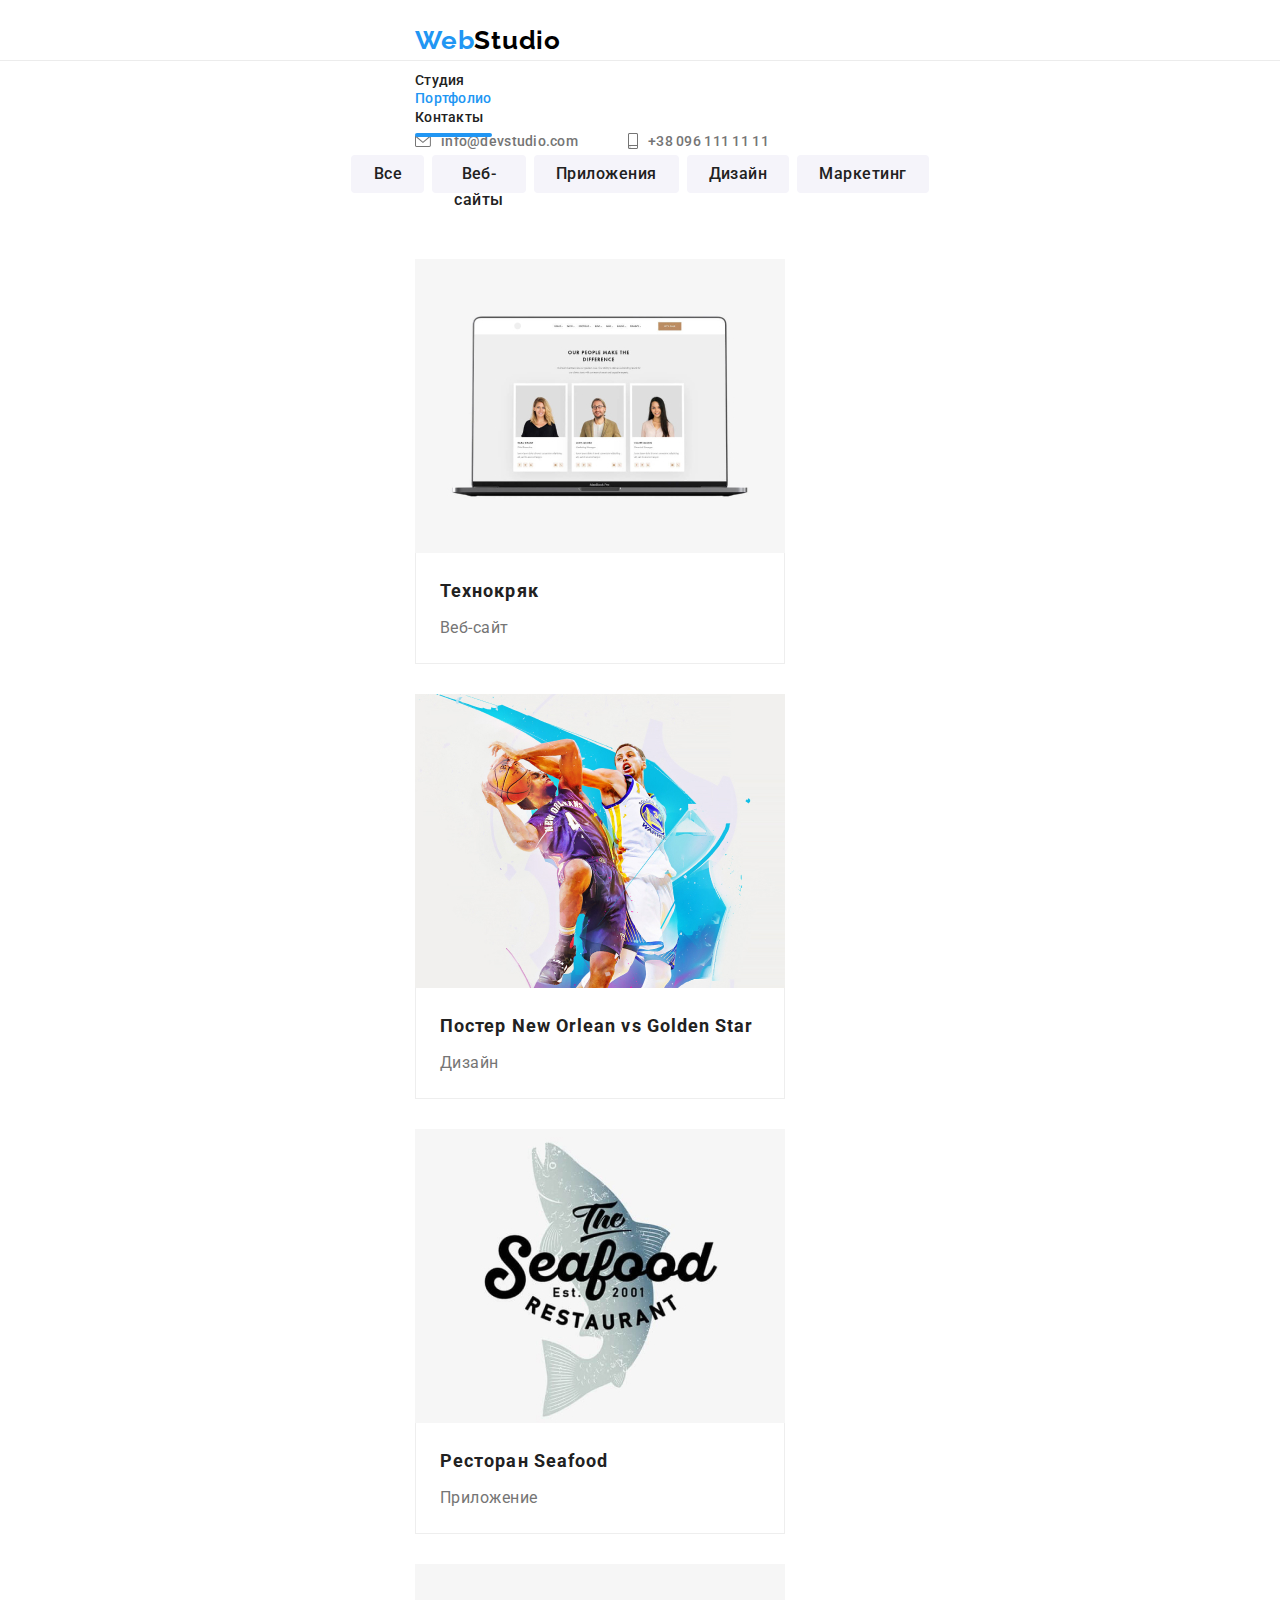
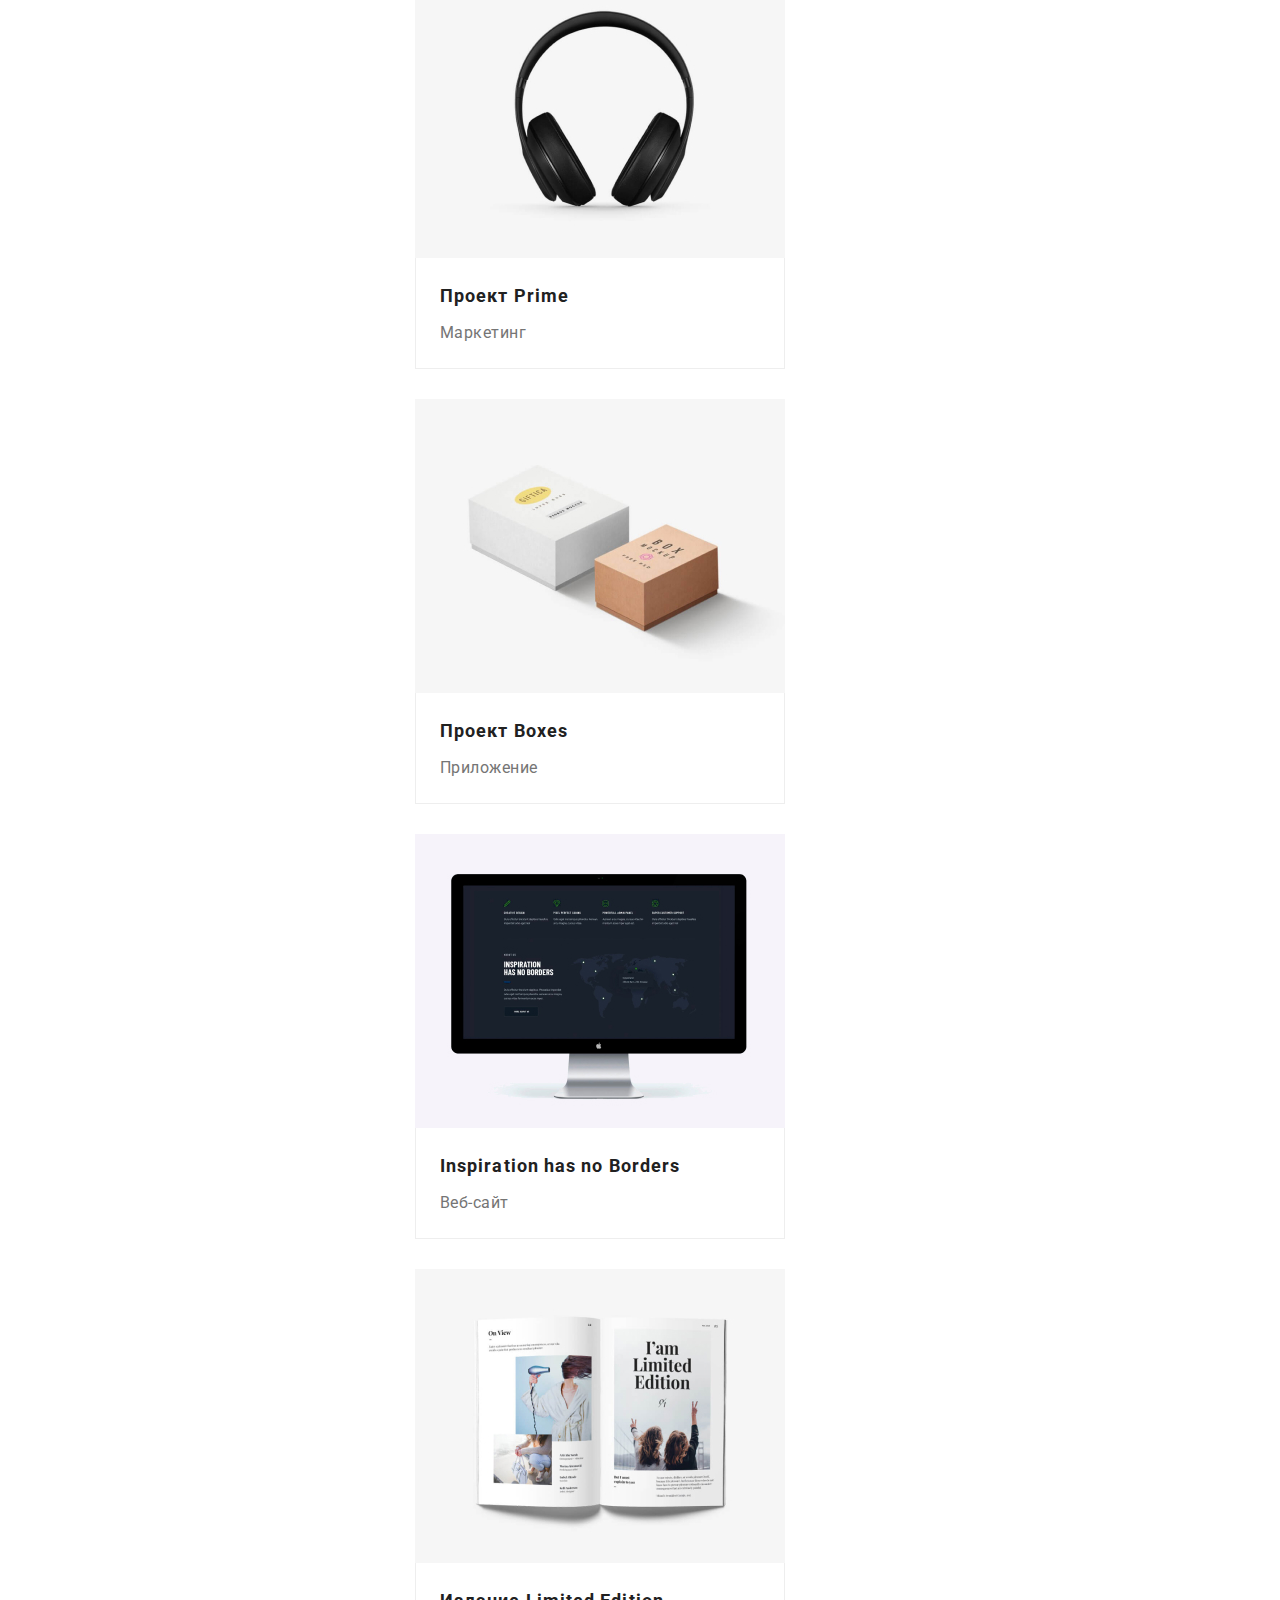
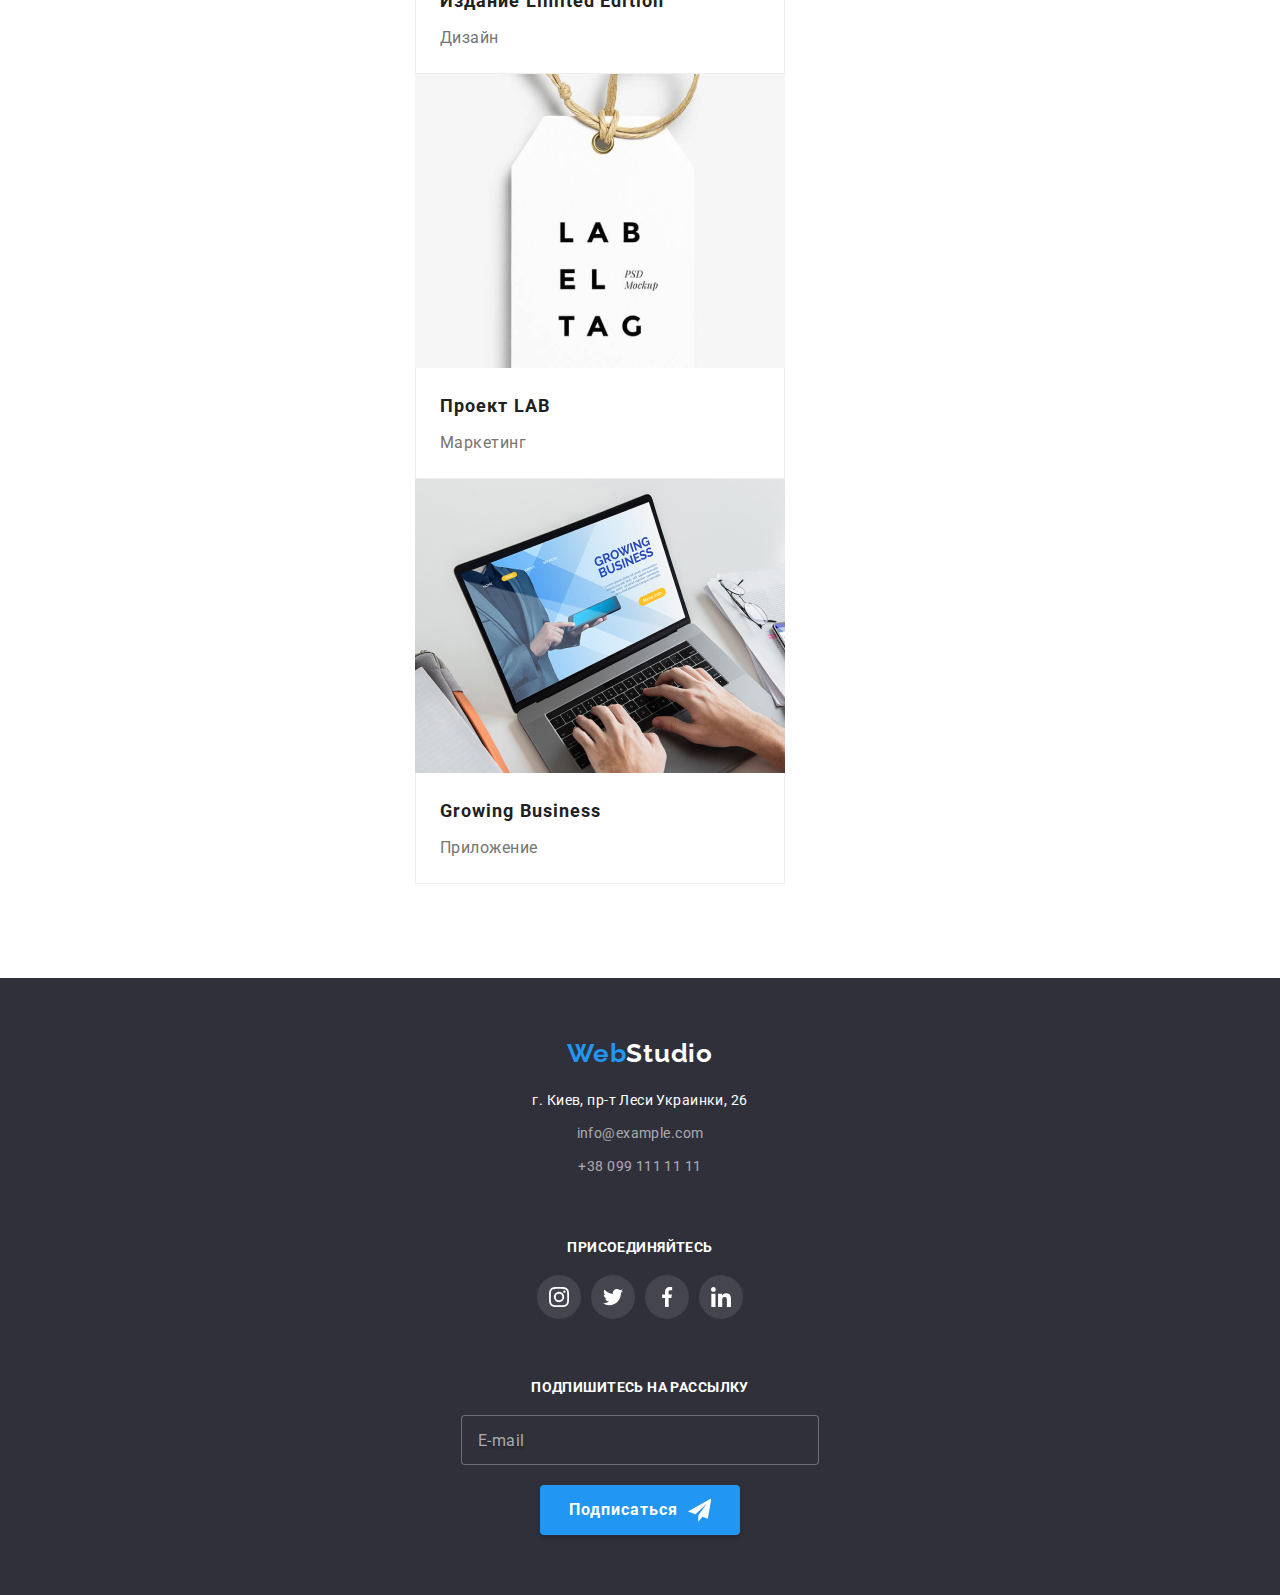
==== portfolio.html @ ff6f7171 "добавляет растровые изображения" ====
<!DOCTYPE html>
<html lang="ru">
<head>
    <meta charset="UTF-8">
    <meta name="viewport" content="width=device-width, initial-scale=1.0">
    <title>Портфолио</title>
    <link rel="stylesheet" href="https://cdnjs.cloudflare.com/ajax/libs/modern-normalize/1.0.0/modern-normalize.css">
    <link 
        href="https://fonts.googleapis.com/css2?family=Raleway:wght@700&family=Roboto:wght@400;500;700;900&display=swap" 
        rel="stylesheet">
    <link rel="stylesheet" href="./css/portfolio.min.css">
</head>
<body>
    <!--HEADER-->
    <header class="header">
        <div class="container">
            <nav class="navigation">
                <a class="logo header__link link" href="./index.html" aria-label="WebStudio" lang="en">Web<span class="logo--reverse">Studio</span></a>
                <ul class="navigation__list list">
                    <li class="navigation__list-item">
                        <a class="navigation__list-link header__link link" href="./index.html">Студия</a>
                    </li>
                    <li class="navigation__list-item">
                        <a class="navigation__list-link header__link link active-page" href="./portfolio.html">Портфолио</a>
                    </li>
                    <li class="navigation__list-item">
                        <a class="navigation__list-link header__link link" href="">Контакты</a>
                    </li>
                </ul>
            </nav>
            <ul class="contact-list list">
                <li class="contact-list__item">
                    <a class="contact-list__link header__link link"                                    
                    href="mailto:info@devstudio.com"> 
                        <svg class="contact-list__svg contact-list__svg--envelope">
                            <use href="./images/svg/sprite.svg#icon-envelope"> </use>
                        </svg> 
                    info@devstudio.com</a>  
                </li>
                <li class="contact-list__item">
                    <a class="contact-list__link header__link link" 
                    href="tel:+380961111111">
                        <svg class="contact-list__svg contact-list__svg--smartphone">
                            <use href="./images/svg/sprite.svg#icon-smartphone"> </use>
                        </svg>
                    +38 096 111 11 11</a>
                </li>
            </ul>           
        </div>           
    </header>
    <main>
        <!--PORTFOLIO-->
        <section class="projects"> 
            <div class="container">
                <h1 class="section-title" hidden>Список проектов </h1>
                <ul class="projects__filter-list list">
                    <li class="projects__filter-list-item">
                        <button class="projects__filter-list-button" type="button">Все</button>
                    </li>
                    <li class="projects__filter-list-item">
                        <button class="projects__filter-list-button" type="button">Веб-сайты</button>
                    </li>
                    <li class="projects__filter-list-item">
                        <button class="projects__filter-list-button" type="button">Приложения</button>
                    </li>
                    <li class="projects__filter-list-item">
                        <button class="projects__filter-list-button" type="button">Дизайн</button>
                    </li>
                    <li class="projects__filter-list-item">
                        <button class="projects__filter-list-button" type="button">Маркетинг</button>
                    </li>
                </ul>
                <ul class="projects__list list">
                    <li class="projects__list-item">
                        <a class="projects__list-link link" href="">
                            <div class="projects__list-image-box">
                                <picture>
                                    <source srcset="./images/portfolio/project-1-desktop.jpg 1x, ./images/portfolio/project-1-desktop@2x.jpg 2x" media="(min-width: 1200px)">
                                    <source srcset="./images/portfolio/project-1-tablet.jpg 1x, ./images/portfolio/project-1-tablet@2x.jpg 2x" media="(min-width: 768px)">
                                    <source srcset="./images/portfolio/project-1-mobile.jpg 1x, ./images/portfolio/project-1-mobile@2x.jpg 2x" media="(min-width: 320px)">
                                    <img src="./images/portfolio/project-1-mobile.jpg" alt="изображение проекта технокряк на ноутбуке" class="team__list-image">
                                </picture> 
                                <div class="projects__overlay"> 
                                <p class="projects__overlay-text">Технокряк это современная площадка распространения коронавируса. Компании используют эту платформу для цифрового шпионажа и атак на защищённые сервера конкурентов.</p>
                                </div>
                            </div>       
                            <div class="projects__card-content">
                                <h2 class="projects__list-title">Технокряк</h2>
                                <p class="projects__list-description">Веб-сайт</p>
                            </div>
                        </a>
                    </li>
                    <li class="projects__list-item">
                        <a class="projects__list-link link" href="">
                            <div class="projects__list-image-box">
                                <picture>
                                    <source srcset="./images/portfolio/project-2-desktop.jpg 1x, ./images/portfolio/project-2-desktop@2x.jpg 2x" media="(min-width: 1200px)">
                                    <source srcset="./images/portfolio/project-2-tablet.jpg 1x, ./images/portfolio/project-2-tablet@2x.jpg 2x" media="(min-width: 768px)">
                                    <source srcset="./images/portfolio/project-2-mobile.jpg 1x, ./images/portfolio/project-2-mobile@2x.jpg 2x" media="(min-width: 320px)">
                                    <img src="./images/portfolio/project-2-mobile.jpg" alt="постер нью-орлеан и голден стар" class="team__list-image">
                                </picture> 
                                <div class="projects__overlay"> 
                                    <p class="projects__overlay-text">Технокряк это современная площадка распространения коронавируса. Компании используют эту платформу для цифрового шпионажа и атак на защищённые сервера конкурентов.</p>
                                </div>
                            </div>
                            <div class="projects__card-content">
                                <h2 class="projects__list-title">Постер <span lang="en">New Orlean vs Golden Star</span></h2>
                                <p class="projects__list-description">Дизайн</p>
                            </div>
                        </a>
                    </li>
                    <li class="projects__list-item">
                        <a class="projects__list-link link" href="">
                            <div class="projects__list-image-box">
                                <picture>
                                    <source srcset="./images/portfolio/project-3-desktop.jpg 1x, ./images/portfolio/project-3-desktop@2x.jpg 2x" media="(min-width: 1200px)">
                                    <source srcset="./images/portfolio/project-3-tablet.jpg 1x, ./images/portfolio/project-3-tablet@2x.jpg 2x" media="(min-width: 768px)">
                                    <source srcset="./images/portfolio/project-3-mobile.jpg 1x, ./images/portfolio/project-3-mobile@2x.jpg 2x" media="(min-width: 320px)">
                                    <img src="./images/portfolio/project-3-mobile.jpg" alt="эмблема ресторана сифуд" class="team__list-image">
                                </picture> 
                                <div class="projects__overlay"> 
                                    <p class="projects__overlay-text">Технокряк это современная площадка распространения коронавируса. Компании используют эту платформу для цифрового шпионажа и атак на защищённые сервера конкурентов.</p>
                                </div>
                            </div>
                            <div class="projects__card-content">
                                <h2 class="projects__list-title">Ресторан <span lang="en">Seafood</span></h2>
                                <p class="projects__list-description">Приложение</p>
                            </div>
                        </a>
                    </li>
                    <li class="projects__list-item">
                        <a class="projects__list-link link" href="">
                            <div class="projects__list-image-box">
                                <picture>
                                    <source srcset="./images/portfolio/project-4-desktop.jpg 1x, ./images/portfolio/project-4-desktop@2x.jpg 2x" media="(min-width: 1200px)">
                                    <source srcset="./images/portfolio/project-4-tablet.jpg 1x, ./images/portfolio/project-4-tablet@2x.jpg 2x" media="(min-width: 768px)">
                                    <source srcset="./images/portfolio/project-4-mobile.jpg 1x, ./images/portfolio/project-4-mobile@2x.jpg 2x" media="(min-width: 320px)">
                                    <img src="./images/portfolio/project-4-mobile.jpg" alt="наушники" class="team__list-image">
                                </picture> 
                                <div class="projects__overlay"> 
                                    <p class="projects__overlay-text">Технокряк это современная площадка распространения коронавируса. Компании используют эту платформу для цифрового шпионажа и атак на защищённые сервера конкурентов.</p>
                                </div>
                            </div>
                            <div class="projects__card-content">
                                <h2 class="projects__list-title">Проект <span lang="en">Prime</span></h2>
                                <p class="projects__list-description">Маркетинг</p>
                            </div>
                        </a>
                    </li>
                    <li class="projects__list-item">
                        <a class="projects__list-link link" href="">
                            <div class="projects__list-image-box">
                                <picture>
                                    <source srcset="./images/portfolio/project-5-desktop.jpg 1x, ./images/portfolio/project-5-desktop@2x.jpg 2x" media="(min-width: 1200px)">
                                    <source srcset="./images/portfolio/project-5-tablet.jpg 1x, ./images/portfolio/project-5-tablet@2x.jpg 2x" media="(min-width: 768px)">
                                    <source srcset="./images/portfolio/project-5-mobile.jpg 1x, ./images/portfolio/project-5-mobile@2x.jpg 2x" media="(min-width: 320px)">
                                    <img src="./images/portfolio/project-5-mobile.jpg" alt="две коробочки" class="team__list-image">
                                </picture> 
                                <div class="projects__overlay"> 
                                    <p class="projects__overlay-text">Технокряк это современная площадка распространения коронавируса. Компании используют эту платформу для цифрового шпионажа и атак на защищённые сервера конкурентов.</p>
                                </div>
                            </div>
                            <div class="projects__card-content">
                                <h2 class="projects__list-title">Проект <span lang="en">Boxes</span></h2>
                                <p class="projects__list-description">Приложение</p>
                            </div>
                        </a>
                    </li>
                    <li class="projects__list-item">
                        <a class="projects__list-link link" href="">
                            <div class="projects__list-image-box">
                                <picture>
                                    <source srcset="./images/portfolio/project-6-desktop.jpg 1x, ./images/portfolio/project-6-desktop@2x.jpg 2x" media="(min-width: 1200px)">
                                    <source srcset="./images/portfolio/project-6-tablet.jpg 1x, ./images/portfolio/project-6-tablet@2x.jpg 2x" media="(min-width: 768px)">
                                    <source srcset="./images/portfolio/project-6-mobile.jpg 1x, ./images/portfolio/project-6-mobile@2x.jpg 2x" media="(min-width: 320px)">
                                    <img src="./images/portfolio/project-6-mobile.jpg" alt="веб-сайт инспирейшен хез ноу бордерс открытый в браузере на экране" class="team__list-image">
                                </picture> 
                                <div class="projects__overlay"> 
                                    <p class="projects__overlay-text">Технокряк это современная площадка распространения коронавируса. Компании используют эту платформу для цифрового шпионажа и атак на защищённые сервера конкурентов.</p>
                                </div>
                            </div>
                            <div class="projects__card-content">
                                <h2 lang="en" class="projects__list-title">Inspiration has no Borders</h2>
                                <p class="projects__list-description">Веб-сайт</p>
                            </div>
                        </a>
                    </li>
                    <li class="projects__list-item">
                        <a class="projects__list-link link" href="">
                            <div class="projects__list-image-box">
                                <picture>
                                    <source srcset="./images/portfolio/project-7-desktop.jpg 1x, ./images/portfolio/project-7-desktop@2x.jpg 2x" media="(min-width: 1200px)">
                                    <source srcset="./images/portfolio/project-7-tablet.jpg 1x, ./images/portfolio/project-7-tablet@2x.jpg 2x" media="(min-width: 768px)">
                                    <source srcset="./images/portfolio/project-7-mobile.jpg 1x, ./images/portfolio/project-7-mobile@2x.jpg 2x" media="(min-width: 320px)">
                                    <img src="./images/portfolio/project-7-mobile.jpg" alt="открытое издание лимитед едишн" class="team__list-image">
                                </picture> 
                                <div class="projects__overlay"> 
                                    <p class="projects__overlay-text">Технокряк это современная площадка распространения коронавируса. Компании используют эту платформу для цифрового шпионажа и атак на защищённые сервера конкурентов.</p>
                                </div>
                            </div>
                            <div class="projects__card-content">
                                <h2 class="projects__list-title">Издание <span lang="en">Limited Edition</span></h2>
                                <p class="projects__list-description">Дизайн</p>
                            </div>
                        </a>
                    </li>
                    <li class="projects__list-item">
                        <a class="projects__list-link link" href="">
                            <div class="projects__list-image-box">
                                <picture>
                                    <source srcset="./images/portfolio/project-8-desktop.jpg 1x, ./images/portfolio/project-8-desktop@2x.jpg 2x" media="(min-width: 1200px)">
                                    <source srcset="./images/portfolio/project-8-tablet.jpg 1x, ./images/portfolio/project-8-tablet@2x.jpg 2x" media="(min-width: 768px)">
                                    <source srcset="./images/portfolio/project-8-mobile.jpg 1x, ./images/portfolio/project-8-mobile@2x.jpg 2x" media="(min-width: 320px)">
                                    <img src="./images/portfolio/project-8-mobile.jpg" alt="бирка с названием проекта лаб" class="team__list-image">
                                </picture> 
                                <div class="projects__overlay"> 
                                    <p class="projects__overlay-text">Технокряк это современная площадка распространения коронавируса. Компании используют эту платформу для цифрового шпионажа и атак на защищённые сервера конкурентов.</p>
                                </div>
                            </div>
                            <div class="projects__card-content">
                                <h2 class="projects__list-title">Проект <span lang="en">LAB</span></h2>
                                <p class="projects__list-description">Маркетинг</p>
                            </div>
                        </a>
                    </li>
                    <li class="projects__list-item">
                        <a class="projects__list-link link" href="">
                            <div class="projects__list-image-box">
                                <picture>
                                    <source srcset="./images/portfolio/project-9-desktop.jpg 1x, ./images/portfolio/project-9-desktop@2x.jpg 2x" media="(min-width: 1200px)">
                                    <source srcset="./images/portfolio/project-9-tablet.jpg 1x, ./images/portfolio/project-9-tablet@2x.jpg 2x" media="(min-width: 768px)">
                                    <source srcset="./images/portfolio/project-9-mobile.jpg 1x, ./images/portfolio/project-9-mobile@2x.jpg 2x" media="(min-width: 320px)">
                                    <img src="./images/portfolio/project-9-mobile.jpg" alt="приложение гроуин бизнес открытое в браузере на ноутбуке пользователя" class="team__list-image">
                                </picture> 
                                <div class="projects__overlay"> 
                                    <p class="projects__overlay-text">Технокряк это современная площадка распространения коронавируса. Компании используют эту платформу для цифрового шпионажа и атак на защищённые сервера конкурентов.</p>
                                </div>
                            </div>
                            <div class="projects__card-content">
                                <h2 lang="en" class="projects__list-title">Growing Business</h2>
                                <p class="projects__list-description">Приложение</p>
                            </div>
                        </a>
                    </li>
                </ul>
            </div>        
        </section>
    </main>
    <!--FOOTER-->
    <footer class="footer">
        <div class="container">
            <div class="address-wrapper"> 
                <a class="logo link" href="./index.html" aria-label="WebStudio" lang="en">Web<span class="logo--reverse">Studio</span></a>
                <address class="address">
                    <a class="address__item address__item--place link" href="https://goo.gl/maps/fexX8swV8cYwK8N79" target="blank">г. Киев, пр-т Леси Украинки, 26</a>
                    <a class="address__item address__item--contact link" href="mailto:info@example.com">info@example.com</a>
                    <a class="address__item address__item--contact link" href="+380991111111">+38 099 111 11 11</a>
                </address>
            </div>
            <div class="join-us">
                <b class="join-us__slogan">Присоединяйтесь</b>
                <ul class="social-list list">
                    <li class="social-list__item">
                        <a class="social-list__link" href="">
                            <svg class="social-list__svg">
                                <use href="./images/svg/sprite.svg#icon-instagram"></use>
                            </svg>
                        </a>
                    </li>
                    <li class="social-list__item">
                        <a class="social-list__link" href="">
                            <svg class="social-list__svg">
                                <use href="./images/svg/sprite.svg#icon-twitter"></use>
                            </svg>
                        </a>
                    </li>
                    <li class="social-list__item">
                            <a class="social-list__link" href="">
                                <svg class="social-list__svg">
                                    <use href="./images/svg/sprite.svg#icon-facebook"></use>
                                </svg>
                            </a>
                    </li>
                    <li class="social-list__item">
                        <a class="social-list__link" href="">
                            <svg class="social-list__svg">
                                <use href="./images/svg/sprite.svg#icon-linkedin"></use>
                            </svg>
                        </a>
                    </li>
                </ul>
            </div>
            <div class="submit">
                <b class="submit__slogan">Подпишитесь на рассылку</b>
                <form class="submit__form" action="#">
                    <input class="submit__email" type="email" name="user-email" placeholder="E-mail">
                    <button class="submit__button" type="submit">Подписаться
                            <svg class="submit__svg">
                                <use href="./images/svg/sprite.svg#icon-send"></use>
                            </svg>
                    </button>
                </form>
            </div>
        </div>
    </footer>
</body>
</html>
---- css/portfolio.min.css ----
.social-list,.social-list__link,.projects__filter-list{display:-webkit-box;display:-ms-flexbox;display:flex;-webkit-box-pack:center;-ms-flex-pack:center;justify-content:center}*,*::before,*::after{margin:0;padding:0}body{font-family:'Roboto', sans-serif}.list{list-style:none}.link{text-decoration:none}.address{font-style:normal}img{display:block;max-width:100%;height:auto}.container{width:450px;margin:0 auto}.header .container{padding:10px 0;height:60px;-webkit-box-align:center;-ms-flex-align:center;align-items:center}.visually-hidden{position:absolute !important;clip:rect(1px 1px 1px 1px);clip:rect(1px, 1px, 1px, 1px);padding:0 !important;border:0 !important;height:1px !important;width:1px !important;overflow:hidden}.logo{display:block;font-family:"Raleway",sans-serif;font-style:normal;font-weight:700;font-size:26px;line-height:1.192;letter-spacing:.03em;color:#2196F3}.header .logo{margin-right:93px}.header .logo--reverse{color:#000}.footer .logo{margin-bottom:20px}.footer .logo--reverse{color:#fff}.section-title{margin-bottom:50px;font-weight:700;font-size:28px;line-height:1.178;letter-spacing:.03em;text-align:center;color:#212121}.header__link{padding:15px 0}.navigation{-webkit-box-align:center;-ms-flex-align:center;align-items:center}.navigation__list-link{font-weight:500;font-size:14px;line-height:1.143;letter-spacing:.02em;color:#212121;-webkit-transition:color 250ms cubic-bezier(0.4, 0, 0.2, 1);transition:color 250ms cubic-bezier(0.4, 0, 0.2, 1)}.navigation__list-link:hover,.navigation__list-link:focus{color:#2196F3}.navigation__list-item:not(:last-child){margin-right:50px}.active-page{position:relative;color:#2196F3}.header .active-page{padding-bottom:31px}.active-page::after{position:absolute;bottom:0;content:"";display:block;width:100%;height:4px;background-color:#2196F3;border-radius:4px}.contact-list{display:-webkit-box;display:-ms-flexbox;display:flex;margin-left:auto}.contact-list__link{display:-webkit-box;display:-ms-flexbox;display:flex;-webkit-box-align:center;-ms-flex-align:center;align-items:center;height:16px;font-weight:500;font-size:14px;line-height:1.143;letter-spacing:.02em;color:#757575;-webkit-transition:color 250ms cubic-bezier(0.4, 0, 0.2, 1);transition:color 250ms cubic-bezier(0.4, 0, 0.2, 1)}.contact-list__link:hover,.contact-list__link:focus{color:#2196F3}.contact-list__svg{margin-right:10px;fill:#757575;-webkit-transition:fill 250ms cubic-bezier(0.4, 0, 0.2, 1);transition:fill 250ms cubic-bezier(0.4, 0, 0.2, 1)}.contact-list-link:hover .contact-list__svg,.contact-list-link:focus .contact-list__svg{fill:#2196F3}.contact-list__svg--envelope{width:16px;height:12px}.contact-list__svg--smartphone{width:10px;height:16px}.contact-list__item:not(:last-child){margin-right:50px}.footer{padding:60px 0;min-height:603px;background-color:#2F303A;text-align:center}.address{margin-bottom:60px}.address__item{display:block}.address__item:not(:last-child){margin-bottom:9px}.address__item--place{margin-bottom:9px;font-weight:400;font-size:14px;line-height:1.714;letter-spacing:.03em;color:#fff;-webkit-transition:color 250ms cubic-bezier(0.4, 0, 0.2, 1);transition:color 250ms cubic-bezier(0.4, 0, 0.2, 1)}.address__item--place:hover,.address__item--place:focus{color:#2196F3}.address__item--contact{font-weight:400;font-size:14px;line-height:1.714;letter-spacing:.03em;color:rgba(255,255,255,0.6);-webkit-transition:color 250ms cubic-bezier(0.4, 0, 0.2, 1);transition:color 250ms cubic-bezier(0.4, 0, 0.2, 1)}.address__item--contact:hover,.address__item--contact:focus{color:#2196F3}.address-wrapper{-ms-flex-line-pack:center;align-content:center;margin:0 auto}.join-us{width:206px;height:80px;margin:0 auto;margin-bottom:60px}.join-us__slogan,.submit__slogan{display:block;text-align:center;margin-bottom:20px;font-weight:700;font-size:14px;line-height:1.143;letter-spacing:.03em;text-transform:uppercase;color:#fff}.submit{margin:0 auto}.submit__email{width:358px;height:50px;margin-bottom:20px;padding:15px 16px;border:1px solid rgba(255,255,255,0.3);border-radius:4px;background-color:#2F303A;color:#fff}.submit__button{margin:0 auto;display:-webkit-box;display:-ms-flexbox;display:flex;-webkit-box-align:center;-ms-flex-align:center;align-items:center;width:200px;height:50px;padding:10px 29px;background:#2196F3;border:none;-webkit-box-shadow:0px 4px 4px rgba(0,0,0,0.15);box-shadow:0px 4px 4px rgba(0,0,0,0.15);border-radius:4px;font-weight:700;font-size:16px;line-height:1.875;letter-spacing:.06em;color:#fff;cursor:pointer}.submit__svg{margin-left:10px;width:24px;height:24px;fill:#fff}.submit__form input::-webkit-input-placeholder{font-weight:400;font-size:16px;line-height:1.25;letter-spacing:.03em;color:rgba(255,255,255,0.6);text-shadow:0px 4px 4px rgba(0,0,0,0.25);width:100%}.submit__form input:-ms-input-placeholder{font-weight:400;font-size:16px;line-height:1.25;letter-spacing:.03em;color:rgba(255,255,255,0.6);text-shadow:0px 4px 4px rgba(0,0,0,0.25);width:100%}.submit__form input::-ms-input-placeholder{font-weight:400;font-size:16px;line-height:1.25;letter-spacing:.03em;color:rgba(255,255,255,0.6);text-shadow:0px 4px 4px rgba(0,0,0,0.25);width:100%}.submit__form input::placeholder{font-weight:400;font-size:16px;line-height:1.25;letter-spacing:.03em;color:rgba(255,255,255,0.6);text-shadow:0px 4px 4px rgba(0,0,0,0.25);width:100%}.social-list__item:not(:last-child){margin-right:10px}.social-list__link{-webkit-box-align:center;-ms-flex-align:center;align-items:center;width:44px;height:44px;border-radius:50%;-webkit-transition:background-color 250ms cubic-bezier(0.4, 0, 0.2, 1);transition:background-color 250ms cubic-bezier(0.4, 0, 0.2, 1)}.footer .social-list__link{background-color:rgba(255,255,255,0.1)}.social-list__link:hover,.social-list__link:focus{background-color:#2196F3}.social-list__svg{width:20px;height:20px;fill:#AFB1B8;-webkit-transition:fill 250ms cubic-bezier(0.4, 0, 0.2, 1);transition:fill 250ms cubic-bezier(0.4, 0, 0.2, 1)}.footer .social-list__svg{fill:#fff}.social-list__link:hover .social-list__svg,.social-list__link:focus .social-list__svg{fill:#fff}.projects{padding:94px 0;border-top:1px solid #ECECEC}.projects__filter-list{margin-bottom:50px}.projects__filter-list-item:not(:last-child){margin-right:8px}.projects__filter-list-button{padding:6px 22px;min-width:73px;height:38px;font-weight:500;font-size:16px;line-height:1.625;letter-spacing:.03em;text-align:center;color:#212121;background-color:#F5F4FA;border-radius:4px;border:none;cursor:pointer;-webkit-transition:color 250ms cubic-bezier(0.4, 0, 0.2, 1),background-color 250ms cubic-bezier(0.4, 0, 0.2, 1),-webkit-box-shadow 250ms cubic-bezier(0.4, 0, 0.2, 1);transition:color 250ms cubic-bezier(0.4, 0, 0.2, 1),background-color 250ms cubic-bezier(0.4, 0, 0.2, 1),-webkit-box-shadow 250ms cubic-bezier(0.4, 0, 0.2, 1);transition:color 250ms cubic-bezier(0.4, 0, 0.2, 1),background-color 250ms cubic-bezier(0.4, 0, 0.2, 1),box-shadow 250ms cubic-bezier(0.4, 0, 0.2, 1);transition:color 250ms cubic-bezier(0.4, 0, 0.2, 1),background-color 250ms cubic-bezier(0.4, 0, 0.2, 1),box-shadow 250ms cubic-bezier(0.4, 0, 0.2, 1),-webkit-box-shadow 250ms cubic-bezier(0.4, 0, 0.2, 1)}.projects__filter-list-button:hover,.projects__filter-list-button:focus{color:#fff;background-color:#2196F3;-webkit-box-shadow:0px 3px 1px rgba(0,0,0,0.1),0px 1px 2px rgba(0,0,0,0.08),0px 2px 2px rgba(0,0,0,0.12);box-shadow:0px 3px 1px rgba(0,0,0,0.1),0px 1px 2px rgba(0,0,0,0.08),0px 2px 2px rgba(0,0,0,0.12)}.projects__list{display:-webkit-box;display:-ms-flexbox;display:flex;-ms-flex-wrap:wrap;flex-wrap:wrap}.projects__list-item{margin-right:30px;margin-bottom:30px;width:370px}.projects__list-item:nth-child(3n){margin-right:0}.projects__list-item:nth-last-child(-n+3){margin-bottom:0}.projects__list-link{display:block;-webkit-transition:-webkit-box-shadow 250ms cubic-bezier(0.4, 0, 0.2, 1);transition:-webkit-box-shadow 250ms cubic-bezier(0.4, 0, 0.2, 1);transition:box-shadow 250ms cubic-bezier(0.4, 0, 0.2, 1);transition:box-shadow 250ms cubic-bezier(0.4, 0, 0.2, 1), -webkit-box-shadow 250ms cubic-bezier(0.4, 0, 0.2, 1)}.projects__list-link:hover,.projects__list-link:focus{-webkit-box-shadow:0px 1px 1px rgba(0,0,0,0.12),0px 4px 4px rgba(0,0,0,0.06),1px 4px 6px rgba(0,0,0,0.16);box-shadow:0px 1px 1px rgba(0,0,0,0.12),0px 4px 4px rgba(0,0,0,0.06),1px 4px 6px rgba(0,0,0,0.16)}.projects__list-title{margin-bottom:4px;font-weight:700;font-size:18px;line-height:2;letter-spacing:.06em;color:#212121}.projects__list-description{font-weight:400;font-size:16px;line-height:1.875;letter-spacing:.03em;color:#757575}.projects__list-image-box{position:relative;overflow:hidden}.projects__card-content{padding:20px 24px;border-bottom:1px solid #eee;border-left:1px solid #eee;border-right:1px solid #eee}.projects__overlay{display:-webkit-box;display:-ms-flexbox;display:flex;position:absolute;bottom:0;left:0;padding:63px 24px;width:100%;height:100%;background-color:rgba(33,150,243,0.9);font-weight:400;font-size:18px;line-height:1.556;letter-spacing:.03em;color:#fff;-webkit-transform:translateY(100%);transform:translateY(100%);-webkit-transition:-webkit-transform 250ms cubic-bezier(0.4, 0, 0.2, 1);transition:-webkit-transform 250ms cubic-bezier(0.4, 0, 0.2, 1);transition:transform 250ms cubic-bezier(0.4, 0, 0.2, 1);transition:transform 250ms cubic-bezier(0.4, 0, 0.2, 1), -webkit-transform 250ms cubic-bezier(0.4, 0, 0.2, 1)}.projects__list-link:hover .projects__overlay,.projects__list-link:focus .projects__overlay{-webkit-transform:translateY(0);transform:translateY(0)}
/*# sourceMappingURL=portfolio.min.css.map */
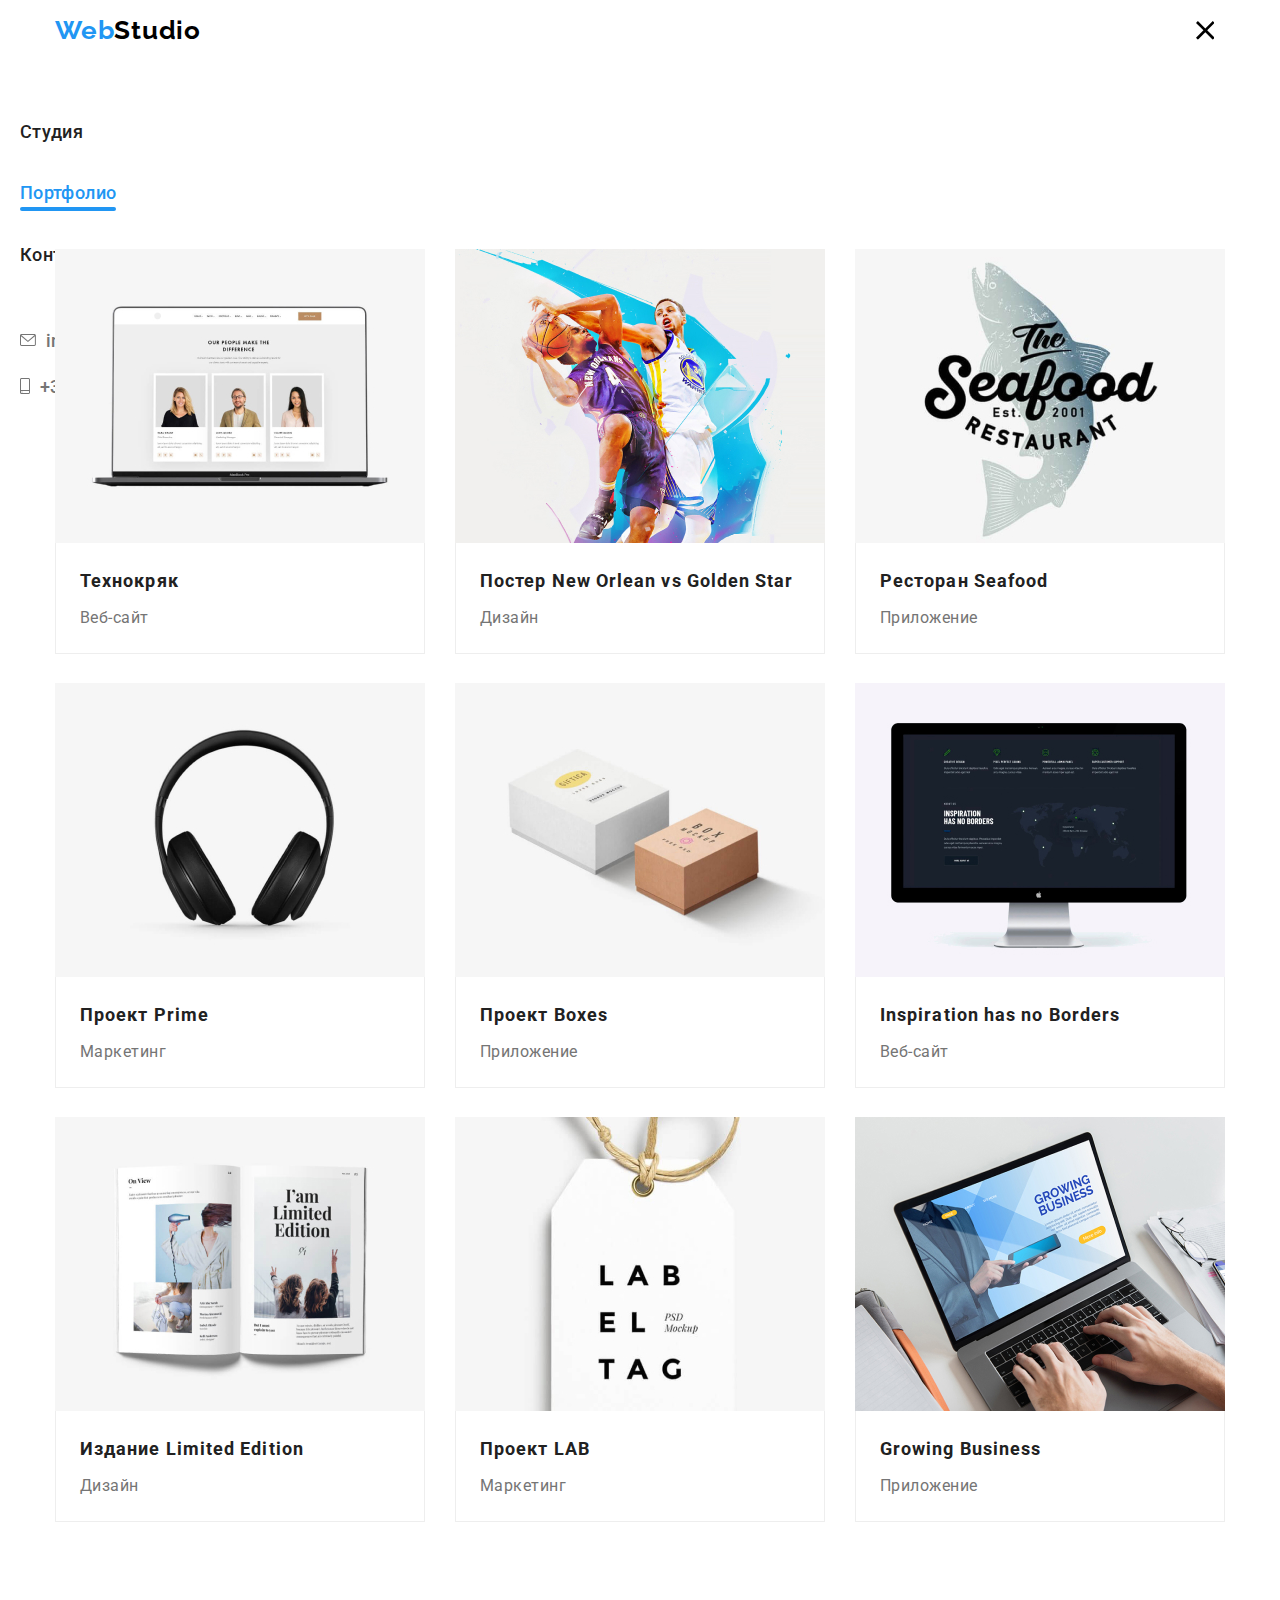
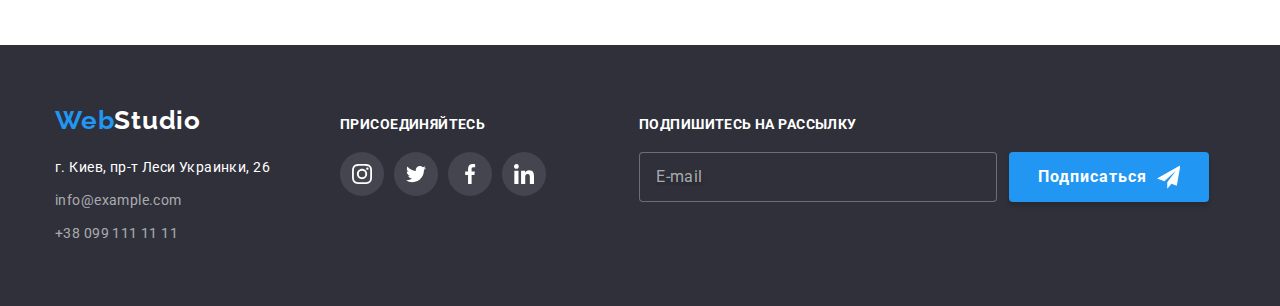
==== commit 1962e3d7: "добавляет стили портфолио" ====
--- a/portfolio.html
+++ b/portfolio.html
@@ -16,36 +16,45 @@
         <div class="container">
             <nav class="navigation">
                 <a class="logo header__link link" href="./index.html" aria-label="WebStudio" lang="en">Web<span class="logo--reverse">Studio</span></a>
-                <ul class="navigation__list list">
-                    <li class="navigation__list-item">
-                        <a class="navigation__list-link header__link link" href="./index.html">Студия</a>
-                    </li>
-                    <li class="navigation__list-item">
-                        <a class="navigation__list-link header__link link active-page" href="./portfolio.html">Портфолио</a>
-                    </li>
-                    <li class="navigation__list-item">
-                        <a class="navigation__list-link header__link link" href="">Контакты</a>
-                    </li>
-                </ul>
+                <button type="button" class="header__menu-button is-open" aria-expanded="false" data-menu-button>
+                    <svg class="menu-button__svg" aria-label="переключатель мобильного меню">
+                        <use class="icon-menu" href="./images/svg/sprite.svg#icon-envelope"> </use>
+                        <use class="icon-cross" href="./images/svg/sprite.svg#icon-vector"> </use>
+                    </svg>
+                </button>
+                <div class="header__menu-container is-open" data-menu>
+                    <ul class="navigation__list list">
+                        <li class="navigation__list-item">
+                            <a class="navigation__list-link header__link link" href="./index.html">Студия</a>
+                        </li>
+                        <li class="navigation__list-item">
+                            <a class="navigation__list-link header__link link active-page" href="./portfolio.html">Портфолио</a>
+                        </li>
+                        <li class="navigation__list-item">
+                            <a class="navigation__list-link header__link link" href="">Контакты</a>
+                        </li>
+                    </ul>
+                    <ul class="contact-list list">
+                        <li class="contact-list__item">
+                            <a class="contact-list__link header__link link"                                    
+                            href="mailto:info@devstudio.com"> 
+                                <svg class="contact-list__svg contact-list__svg--envelope">
+                                    <use href="./images/svg/sprite.svg#icon-envelope"> </use>
+                                </svg> 
+                            info@devstudio.com</a>  
+                        </li>
+                        <li class="contact-list__item">
+                            <a class="contact-list__link header__link link" 
+                            href="tel:+380961111111">
+                                <svg class="contact-list__svg contact-list__svg--smartphone">
+                                    <use href="./images/svg/sprite.svg#icon-smartphone"> </use>
+                                </svg>
+                            +38 096 111 11 11</a>
+                        </li>
+                    </ul>    
+                </div>
             </nav>
-            <ul class="contact-list list">
-                <li class="contact-list__item">
-                    <a class="contact-list__link header__link link"                                    
-                    href="mailto:info@devstudio.com"> 
-                        <svg class="contact-list__svg contact-list__svg--envelope">
-                            <use href="./images/svg/sprite.svg#icon-envelope"> </use>
-                        </svg> 
-                    info@devstudio.com</a>  
-                </li>
-                <li class="contact-list__item">
-                    <a class="contact-list__link header__link link" 
-                    href="tel:+380961111111">
-                        <svg class="contact-list__svg contact-list__svg--smartphone">
-                            <use href="./images/svg/sprite.svg#icon-smartphone"> </use>
-                        </svg>
-                    +38 096 111 11 11</a>
-                </li>
-            </ul>           
+       
         </div>           
     </header>
     <main>
@@ -78,7 +87,7 @@
                                     <source srcset="./images/portfolio/project-1-desktop.jpg 1x, ./images/portfolio/project-1-desktop@2x.jpg 2x" media="(min-width: 1200px)">
                                     <source srcset="./images/portfolio/project-1-tablet.jpg 1x, ./images/portfolio/project-1-tablet@2x.jpg 2x" media="(min-width: 768px)">
                                     <source srcset="./images/portfolio/project-1-mobile.jpg 1x, ./images/portfolio/project-1-mobile@2x.jpg 2x" media="(min-width: 320px)">
-                                    <img src="./images/portfolio/project-1-mobile.jpg" alt="изображение проекта технокряк на ноутбуке" class="team__list-image">
+                                    <img src="./images/portfolio/project-1-mobile.jpg" alt="изображение проекта технокряк на ноутбуке" class="projects__list-image">
                                 </picture> 
                                 <div class="projects__overlay"> 
                                 <p class="projects__overlay-text">Технокряк это современная площадка распространения коронавируса. Компании используют эту платформу для цифрового шпионажа и атак на защищённые сервера конкурентов.</p>
@@ -97,7 +106,7 @@
                                     <source srcset="./images/portfolio/project-2-desktop.jpg 1x, ./images/portfolio/project-2-desktop@2x.jpg 2x" media="(min-width: 1200px)">
                                     <source srcset="./images/portfolio/project-2-tablet.jpg 1x, ./images/portfolio/project-2-tablet@2x.jpg 2x" media="(min-width: 768px)">
                                     <source srcset="./images/portfolio/project-2-mobile.jpg 1x, ./images/portfolio/project-2-mobile@2x.jpg 2x" media="(min-width: 320px)">
-                                    <img src="./images/portfolio/project-2-mobile.jpg" alt="постер нью-орлеан и голден стар" class="team__list-image">
+                                    <img src="./images/portfolio/project-2-mobile.jpg" alt="постер нью-орлеан и голден стар" class="projects__list-image">
                                 </picture> 
                                 <div class="projects__overlay"> 
                                     <p class="projects__overlay-text">Технокряк это современная площадка распространения коронавируса. Компании используют эту платформу для цифрового шпионажа и атак на защищённые сервера конкурентов.</p>
@@ -116,7 +125,7 @@
                                     <source srcset="./images/portfolio/project-3-desktop.jpg 1x, ./images/portfolio/project-3-desktop@2x.jpg 2x" media="(min-width: 1200px)">
                                     <source srcset="./images/portfolio/project-3-tablet.jpg 1x, ./images/portfolio/project-3-tablet@2x.jpg 2x" media="(min-width: 768px)">
                                     <source srcset="./images/portfolio/project-3-mobile.jpg 1x, ./images/portfolio/project-3-mobile@2x.jpg 2x" media="(min-width: 320px)">
-                                    <img src="./images/portfolio/project-3-mobile.jpg" alt="эмблема ресторана сифуд" class="team__list-image">
+                                    <img src="./images/portfolio/project-3-mobile.jpg" alt="эмблема ресторана сифуд" class="projects__list-image">
                                 </picture> 
                                 <div class="projects__overlay"> 
                                     <p class="projects__overlay-text">Технокряк это современная площадка распространения коронавируса. Компании используют эту платформу для цифрового шпионажа и атак на защищённые сервера конкурентов.</p>
@@ -135,7 +144,7 @@
                                     <source srcset="./images/portfolio/project-4-desktop.jpg 1x, ./images/portfolio/project-4-desktop@2x.jpg 2x" media="(min-width: 1200px)">
                                     <source srcset="./images/portfolio/project-4-tablet.jpg 1x, ./images/portfolio/project-4-tablet@2x.jpg 2x" media="(min-width: 768px)">
                                     <source srcset="./images/portfolio/project-4-mobile.jpg 1x, ./images/portfolio/project-4-mobile@2x.jpg 2x" media="(min-width: 320px)">
-                                    <img src="./images/portfolio/project-4-mobile.jpg" alt="наушники" class="team__list-image">
+                                    <img src="./images/portfolio/project-4-mobile.jpg" alt="наушники" class="projects__list-image">
                                 </picture> 
                                 <div class="projects__overlay"> 
                                     <p class="projects__overlay-text">Технокряк это современная площадка распространения коронавируса. Компании используют эту платформу для цифрового шпионажа и атак на защищённые сервера конкурентов.</p>
@@ -154,7 +163,7 @@
                                     <source srcset="./images/portfolio/project-5-desktop.jpg 1x, ./images/portfolio/project-5-desktop@2x.jpg 2x" media="(min-width: 1200px)">
                                     <source srcset="./images/portfolio/project-5-tablet.jpg 1x, ./images/portfolio/project-5-tablet@2x.jpg 2x" media="(min-width: 768px)">
                                     <source srcset="./images/portfolio/project-5-mobile.jpg 1x, ./images/portfolio/project-5-mobile@2x.jpg 2x" media="(min-width: 320px)">
-                                    <img src="./images/portfolio/project-5-mobile.jpg" alt="две коробочки" class="team__list-image">
+                                    <img src="./images/portfolio/project-5-mobile.jpg" alt="две коробочки" class="projects__list-image">
                                 </picture> 
                                 <div class="projects__overlay"> 
                                     <p class="projects__overlay-text">Технокряк это современная площадка распространения коронавируса. Компании используют эту платформу для цифрового шпионажа и атак на защищённые сервера конкурентов.</p>
@@ -173,7 +182,7 @@
                                     <source srcset="./images/portfolio/project-6-desktop.jpg 1x, ./images/portfolio/project-6-desktop@2x.jpg 2x" media="(min-width: 1200px)">
                                     <source srcset="./images/portfolio/project-6-tablet.jpg 1x, ./images/portfolio/project-6-tablet@2x.jpg 2x" media="(min-width: 768px)">
                                     <source srcset="./images/portfolio/project-6-mobile.jpg 1x, ./images/portfolio/project-6-mobile@2x.jpg 2x" media="(min-width: 320px)">
-                                    <img src="./images/portfolio/project-6-mobile.jpg" alt="веб-сайт инспирейшен хез ноу бордерс открытый в браузере на экране" class="team__list-image">
+                                    <img src="./images/portfolio/project-6-mobile.jpg" alt="веб-сайт инспирейшен хез ноу бордерс открытый в браузере на экране" class="projects__list-image">
                                 </picture> 
                                 <div class="projects__overlay"> 
                                     <p class="projects__overlay-text">Технокряк это современная площадка распространения коронавируса. Компании используют эту платформу для цифрового шпионажа и атак на защищённые сервера конкурентов.</p>
@@ -192,7 +201,7 @@
                                     <source srcset="./images/portfolio/project-7-desktop.jpg 1x, ./images/portfolio/project-7-desktop@2x.jpg 2x" media="(min-width: 1200px)">
                                     <source srcset="./images/portfolio/project-7-tablet.jpg 1x, ./images/portfolio/project-7-tablet@2x.jpg 2x" media="(min-width: 768px)">
                                     <source srcset="./images/portfolio/project-7-mobile.jpg 1x, ./images/portfolio/project-7-mobile@2x.jpg 2x" media="(min-width: 320px)">
-                                    <img src="./images/portfolio/project-7-mobile.jpg" alt="открытое издание лимитед едишн" class="team__list-image">
+                                    <img src="./images/portfolio/project-7-mobile.jpg" alt="открытое издание лимитед едишн" class="projects__list-image">
                                 </picture> 
                                 <div class="projects__overlay"> 
                                     <p class="projects__overlay-text">Технокряк это современная площадка распространения коронавируса. Компании используют эту платформу для цифрового шпионажа и атак на защищённые сервера конкурентов.</p>
@@ -211,7 +220,7 @@
                                     <source srcset="./images/portfolio/project-8-desktop.jpg 1x, ./images/portfolio/project-8-desktop@2x.jpg 2x" media="(min-width: 1200px)">
                                     <source srcset="./images/portfolio/project-8-tablet.jpg 1x, ./images/portfolio/project-8-tablet@2x.jpg 2x" media="(min-width: 768px)">
                                     <source srcset="./images/portfolio/project-8-mobile.jpg 1x, ./images/portfolio/project-8-mobile@2x.jpg 2x" media="(min-width: 320px)">
-                                    <img src="./images/portfolio/project-8-mobile.jpg" alt="бирка с названием проекта лаб" class="team__list-image">
+                                    <img src="./images/portfolio/project-8-mobile.jpg" alt="бирка с названием проекта лаб" class="projects__list-image">
                                 </picture> 
                                 <div class="projects__overlay"> 
                                     <p class="projects__overlay-text">Технокряк это современная площадка распространения коронавируса. Компании используют эту платформу для цифрового шпионажа и атак на защищённые сервера конкурентов.</p>
@@ -230,7 +239,7 @@
                                     <source srcset="./images/portfolio/project-9-desktop.jpg 1x, ./images/portfolio/project-9-desktop@2x.jpg 2x" media="(min-width: 1200px)">
                                     <source srcset="./images/portfolio/project-9-tablet.jpg 1x, ./images/portfolio/project-9-tablet@2x.jpg 2x" media="(min-width: 768px)">
                                     <source srcset="./images/portfolio/project-9-mobile.jpg 1x, ./images/portfolio/project-9-mobile@2x.jpg 2x" media="(min-width: 320px)">
-                                    <img src="./images/portfolio/project-9-mobile.jpg" alt="приложение гроуин бизнес открытое в браузере на ноутбуке пользователя" class="team__list-image">
+                                    <img src="./images/portfolio/project-9-mobile.jpg" alt="приложение гроуин бизнес открытое в браузере на ноутбуке пользователя" class="projects__list-image">
                                 </picture> 
                                 <div class="projects__overlay"> 
                                     <p class="projects__overlay-text">Технокряк это современная площадка распространения коронавируса. Компании используют эту платформу для цифрового шпионажа и атак на защищённые сервера конкурентов.</p>
@@ -249,46 +258,48 @@
     <!--FOOTER-->
     <footer class="footer">
         <div class="container">
-            <div class="address-wrapper"> 
-                <a class="logo link" href="./index.html" aria-label="WebStudio" lang="en">Web<span class="logo--reverse">Studio</span></a>
-                <address class="address">
-                    <a class="address__item address__item--place link" href="https://goo.gl/maps/fexX8swV8cYwK8N79" target="blank">г. Киев, пр-т Леси Украинки, 26</a>
-                    <a class="address__item address__item--contact link" href="mailto:info@example.com">info@example.com</a>
-                    <a class="address__item address__item--contact link" href="+380991111111">+38 099 111 11 11</a>
-                </address>
-            </div>
-            <div class="join-us">
-                <b class="join-us__slogan">Присоединяйтесь</b>
-                <ul class="social-list list">
-                    <li class="social-list__item">
-                        <a class="social-list__link" href="">
-                            <svg class="social-list__svg">
-                                <use href="./images/svg/sprite.svg#icon-instagram"></use>
-                            </svg>
-                        </a>
-                    </li>
-                    <li class="social-list__item">
-                        <a class="social-list__link" href="">
-                            <svg class="social-list__svg">
-                                <use href="./images/svg/sprite.svg#icon-twitter"></use>
-                            </svg>
-                        </a>
-                    </li>
-                    <li class="social-list__item">
+            <div class="tablet-wrapper">
+                <div class="address-wrapper"> 
+                    <a class="logo link" href="./index.html" aria-label="WebStudio" lang="en">Web<span class="logo--reverse">Studio</span></a>
+                    <address class="address">
+                        <a class="address__item address__item--place link" href="https://goo.gl/maps/fexX8swV8cYwK8N79" target="blank">г. Киев, пр-т Леси Украинки, 26</a>
+                        <a class="address__item address__item--contact link" href="mailto:info@example.com">info@example.com</a>
+                        <a class="address__item address__item--contact link" href="+380991111111">+38 099 111 11 11</a>
+                    </address>
+                </div>
+                <div class="join-us">
+                    <b class="join-us__slogan">Присоединяйтесь</b>
+                    <ul class="social-list list">
+                        <li class="social-list__item">
                             <a class="social-list__link" href="">
                                 <svg class="social-list__svg">
-                                    <use href="./images/svg/sprite.svg#icon-facebook"></use>
+                                    <use href="./images/svg/sprite.svg#icon-instagram"></use>
                                 </svg>
                             </a>
-                    </li>
-                    <li class="social-list__item">
-                        <a class="social-list__link" href="">
-                            <svg class="social-list__svg">
-                                <use href="./images/svg/sprite.svg#icon-linkedin"></use>
-                            </svg>
-                        </a>
-                    </li>
-                </ul>
+                        </li>
+                        <li class="social-list__item">
+                            <a class="social-list__link" href="">
+                                <svg class="social-list__svg">
+                                    <use href="./images/svg/sprite.svg#icon-twitter"></use>
+                                </svg>
+                            </a>
+                        </li>
+                        <li class="social-list__item">
+                                <a class="social-list__link" href="">
+                                    <svg class="social-list__svg">
+                                        <use href="./images/svg/sprite.svg#icon-facebook"></use>
+                                    </svg>
+                                </a>
+                        </li>
+                        <li class="social-list__item">
+                            <a class="social-list__link" href="">
+                                <svg class="social-list__svg">
+                                    <use href="./images/svg/sprite.svg#icon-linkedin"></use>
+                                </svg>
+                            </a>
+                        </li>
+                    </ul>
+                </div>
             </div>
             <div class="submit">
                 <b class="submit__slogan">Подпишитесь на рассылку</b>
@@ -303,5 +314,6 @@
             </div>
         </div>
     </footer>
+    <script src="./js/menu.js"></script>
 </body>
 </html>--- a/css/portfolio.min.css
+++ b/css/portfolio.min.css
@@ -1,2 +1,2 @@
-.social-list,.social-list__link,.projects__filter-list{display:-webkit-box;display:-ms-flexbox;display:flex;-webkit-box-pack:center;-ms-flex-pack:center;justify-content:center}*,*::before,*::after{margin:0;padding:0}body{font-family:'Roboto', sans-serif}.list{list-style:none}.link{text-decoration:none}.address{font-style:normal}img{display:block;max-width:100%;height:auto}.container{width:450px;margin:0 auto}.header .container{padding:10px 0;height:60px;-webkit-box-align:center;-ms-flex-align:center;align-items:center}.visually-hidden{position:absolute !important;clip:rect(1px 1px 1px 1px);clip:rect(1px, 1px, 1px, 1px);padding:0 !important;border:0 !important;height:1px !important;width:1px !important;overflow:hidden}.logo{display:block;font-family:"Raleway",sans-serif;font-style:normal;font-weight:700;font-size:26px;line-height:1.192;letter-spacing:.03em;color:#2196F3}.header .logo{margin-right:93px}.header .logo--reverse{color:#000}.footer .logo{margin-bottom:20px}.footer .logo--reverse{color:#fff}.section-title{margin-bottom:50px;font-weight:700;font-size:28px;line-height:1.178;letter-spacing:.03em;text-align:center;color:#212121}.header__link{padding:15px 0}.navigation{-webkit-box-align:center;-ms-flex-align:center;align-items:center}.navigation__list-link{font-weight:500;font-size:14px;line-height:1.143;letter-spacing:.02em;color:#212121;-webkit-transition:color 250ms cubic-bezier(0.4, 0, 0.2, 1);transition:color 250ms cubic-bezier(0.4, 0, 0.2, 1)}.navigation__list-link:hover,.navigation__list-link:focus{color:#2196F3}.navigation__list-item:not(:last-child){margin-right:50px}.active-page{position:relative;color:#2196F3}.header .active-page{padding-bottom:31px}.active-page::after{position:absolute;bottom:0;content:"";display:block;width:100%;height:4px;background-color:#2196F3;border-radius:4px}.contact-list{display:-webkit-box;display:-ms-flexbox;display:flex;margin-left:auto}.contact-list__link{display:-webkit-box;display:-ms-flexbox;display:flex;-webkit-box-align:center;-ms-flex-align:center;align-items:center;height:16px;font-weight:500;font-size:14px;line-height:1.143;letter-spacing:.02em;color:#757575;-webkit-transition:color 250ms cubic-bezier(0.4, 0, 0.2, 1);transition:color 250ms cubic-bezier(0.4, 0, 0.2, 1)}.contact-list__link:hover,.contact-list__link:focus{color:#2196F3}.contact-list__svg{margin-right:10px;fill:#757575;-webkit-transition:fill 250ms cubic-bezier(0.4, 0, 0.2, 1);transition:fill 250ms cubic-bezier(0.4, 0, 0.2, 1)}.contact-list-link:hover .contact-list__svg,.contact-list-link:focus .contact-list__svg{fill:#2196F3}.contact-list__svg--envelope{width:16px;height:12px}.contact-list__svg--smartphone{width:10px;height:16px}.contact-list__item:not(:last-child){margin-right:50px}.footer{padding:60px 0;min-height:603px;background-color:#2F303A;text-align:center}.address{margin-bottom:60px}.address__item{display:block}.address__item:not(:last-child){margin-bottom:9px}.address__item--place{margin-bottom:9px;font-weight:400;font-size:14px;line-height:1.714;letter-spacing:.03em;color:#fff;-webkit-transition:color 250ms cubic-bezier(0.4, 0, 0.2, 1);transition:color 250ms cubic-bezier(0.4, 0, 0.2, 1)}.address__item--place:hover,.address__item--place:focus{color:#2196F3}.address__item--contact{font-weight:400;font-size:14px;line-height:1.714;letter-spacing:.03em;color:rgba(255,255,255,0.6);-webkit-transition:color 250ms cubic-bezier(0.4, 0, 0.2, 1);transition:color 250ms cubic-bezier(0.4, 0, 0.2, 1)}.address__item--contact:hover,.address__item--contact:focus{color:#2196F3}.address-wrapper{-ms-flex-line-pack:center;align-content:center;margin:0 auto}.join-us{width:206px;height:80px;margin:0 auto;margin-bottom:60px}.join-us__slogan,.submit__slogan{display:block;text-align:center;margin-bottom:20px;font-weight:700;font-size:14px;line-height:1.143;letter-spacing:.03em;text-transform:uppercase;color:#fff}.submit{margin:0 auto}.submit__email{width:358px;height:50px;margin-bottom:20px;padding:15px 16px;border:1px solid rgba(255,255,255,0.3);border-radius:4px;background-color:#2F303A;color:#fff}.submit__button{margin:0 auto;display:-webkit-box;display:-ms-flexbox;display:flex;-webkit-box-align:center;-ms-flex-align:center;align-items:center;width:200px;height:50px;padding:10px 29px;background:#2196F3;border:none;-webkit-box-shadow:0px 4px 4px rgba(0,0,0,0.15);box-shadow:0px 4px 4px rgba(0,0,0,0.15);border-radius:4px;font-weight:700;font-size:16px;line-height:1.875;letter-spacing:.06em;color:#fff;cursor:pointer}.submit__svg{margin-left:10px;width:24px;height:24px;fill:#fff}.submit__form input::-webkit-input-placeholder{font-weight:400;font-size:16px;line-height:1.25;letter-spacing:.03em;color:rgba(255,255,255,0.6);text-shadow:0px 4px 4px rgba(0,0,0,0.25);width:100%}.submit__form input:-ms-input-placeholder{font-weight:400;font-size:16px;line-height:1.25;letter-spacing:.03em;color:rgba(255,255,255,0.6);text-shadow:0px 4px 4px rgba(0,0,0,0.25);width:100%}.submit__form input::-ms-input-placeholder{font-weight:400;font-size:16px;line-height:1.25;letter-spacing:.03em;color:rgba(255,255,255,0.6);text-shadow:0px 4px 4px rgba(0,0,0,0.25);width:100%}.submit__form input::placeholder{font-weight:400;font-size:16px;line-height:1.25;letter-spacing:.03em;color:rgba(255,255,255,0.6);text-shadow:0px 4px 4px rgba(0,0,0,0.25);width:100%}.social-list__item:not(:last-child){margin-right:10px}.social-list__link{-webkit-box-align:center;-ms-flex-align:center;align-items:center;width:44px;height:44px;border-radius:50%;-webkit-transition:background-color 250ms cubic-bezier(0.4, 0, 0.2, 1);transition:background-color 250ms cubic-bezier(0.4, 0, 0.2, 1)}.footer .social-list__link{background-color:rgba(255,255,255,0.1)}.social-list__link:hover,.social-list__link:focus{background-color:#2196F3}.social-list__svg{width:20px;height:20px;fill:#AFB1B8;-webkit-transition:fill 250ms cubic-bezier(0.4, 0, 0.2, 1);transition:fill 250ms cubic-bezier(0.4, 0, 0.2, 1)}.footer .social-list__svg{fill:#fff}.social-list__link:hover .social-list__svg,.social-list__link:focus .social-list__svg{fill:#fff}.projects{padding:94px 0;border-top:1px solid #ECECEC}.projects__filter-list{margin-bottom:50px}.projects__filter-list-item:not(:last-child){margin-right:8px}.projects__filter-list-button{padding:6px 22px;min-width:73px;height:38px;font-weight:500;font-size:16px;line-height:1.625;letter-spacing:.03em;text-align:center;color:#212121;background-color:#F5F4FA;border-radius:4px;border:none;cursor:pointer;-webkit-transition:color 250ms cubic-bezier(0.4, 0, 0.2, 1),background-color 250ms cubic-bezier(0.4, 0, 0.2, 1),-webkit-box-shadow 250ms cubic-bezier(0.4, 0, 0.2, 1);transition:color 250ms cubic-bezier(0.4, 0, 0.2, 1),background-color 250ms cubic-bezier(0.4, 0, 0.2, 1),-webkit-box-shadow 250ms cubic-bezier(0.4, 0, 0.2, 1);transition:color 250ms cubic-bezier(0.4, 0, 0.2, 1),background-color 250ms cubic-bezier(0.4, 0, 0.2, 1),box-shadow 250ms cubic-bezier(0.4, 0, 0.2, 1);transition:color 250ms cubic-bezier(0.4, 0, 0.2, 1),background-color 250ms cubic-bezier(0.4, 0, 0.2, 1),box-shadow 250ms cubic-bezier(0.4, 0, 0.2, 1),-webkit-box-shadow 250ms cubic-bezier(0.4, 0, 0.2, 1)}.projects__filter-list-button:hover,.projects__filter-list-button:focus{color:#fff;background-color:#2196F3;-webkit-box-shadow:0px 3px 1px rgba(0,0,0,0.1),0px 1px 2px rgba(0,0,0,0.08),0px 2px 2px rgba(0,0,0,0.12);box-shadow:0px 3px 1px rgba(0,0,0,0.1),0px 1px 2px rgba(0,0,0,0.08),0px 2px 2px rgba(0,0,0,0.12)}.projects__list{display:-webkit-box;display:-ms-flexbox;display:flex;-ms-flex-wrap:wrap;flex-wrap:wrap}.projects__list-item{margin-right:30px;margin-bottom:30px;width:370px}.projects__list-item:nth-child(3n){margin-right:0}.projects__list-item:nth-last-child(-n+3){margin-bottom:0}.projects__list-link{display:block;-webkit-transition:-webkit-box-shadow 250ms cubic-bezier(0.4, 0, 0.2, 1);transition:-webkit-box-shadow 250ms cubic-bezier(0.4, 0, 0.2, 1);transition:box-shadow 250ms cubic-bezier(0.4, 0, 0.2, 1);transition:box-shadow 250ms cubic-bezier(0.4, 0, 0.2, 1), -webkit-box-shadow 250ms cubic-bezier(0.4, 0, 0.2, 1)}.projects__list-link:hover,.projects__list-link:focus{-webkit-box-shadow:0px 1px 1px rgba(0,0,0,0.12),0px 4px 4px rgba(0,0,0,0.06),1px 4px 6px rgba(0,0,0,0.16);box-shadow:0px 1px 1px rgba(0,0,0,0.12),0px 4px 4px rgba(0,0,0,0.06),1px 4px 6px rgba(0,0,0,0.16)}.projects__list-title{margin-bottom:4px;font-weight:700;font-size:18px;line-height:2;letter-spacing:.06em;color:#212121}.projects__list-description{font-weight:400;font-size:16px;line-height:1.875;letter-spacing:.03em;color:#757575}.projects__list-image-box{position:relative;overflow:hidden}.projects__card-content{padding:20px 24px;border-bottom:1px solid #eee;border-left:1px solid #eee;border-right:1px solid #eee}.projects__overlay{display:-webkit-box;display:-ms-flexbox;display:flex;position:absolute;bottom:0;left:0;padding:63px 24px;width:100%;height:100%;background-color:rgba(33,150,243,0.9);font-weight:400;font-size:18px;line-height:1.556;letter-spacing:.03em;color:#fff;-webkit-transform:translateY(100%);transform:translateY(100%);-webkit-transition:-webkit-transform 250ms cubic-bezier(0.4, 0, 0.2, 1);transition:-webkit-transform 250ms cubic-bezier(0.4, 0, 0.2, 1);transition:transform 250ms cubic-bezier(0.4, 0, 0.2, 1);transition:transform 250ms cubic-bezier(0.4, 0, 0.2, 1), -webkit-transform 250ms cubic-bezier(0.4, 0, 0.2, 1)}.projects__list-link:hover .projects__overlay,.projects__list-link:focus .projects__overlay{-webkit-transform:translateY(0);transform:translateY(0)}
+.social-list,.social-list__link{display:-webkit-box;display:-ms-flexbox;display:flex;-webkit-box-pack:center;-ms-flex-pack:center;justify-content:center}*,*::before,*::after{margin:0;padding:0}body{font-family:'Roboto', sans-serif}.list{list-style:none}.link{text-decoration:none}.address{font-style:normal}img{display:block;max-width:100%;height:auto}.container{padding:0 15px;margin:0 auto}@media screen and (min-width: 480px){.container{width:480px}}@media screen and (min-width: 768px){.container{width:768px}}@media screen and (min-width: 1200px){.container{width:1200px}}.visually-hidden{position:absolute !important;clip:rect(1px 1px 1px 1px);clip:rect(1px, 1px, 1px, 1px);padding:0 !important;border:0 !important;height:1px !important;width:1px !important;overflow:hidden}.logo{display:block;font-family:"Raleway",sans-serif;font-style:normal;font-weight:700;font-size:26px;line-height:1.192;letter-spacing:.03em;color:#2196F3}.header .logo{margin-right:93px}.header .logo--reverse{color:#000}.footer .logo{margin-bottom:20px}.footer .logo--reverse{color:#fff}.section-title{margin-bottom:50px;font-weight:700;font-size:28px;line-height:1.178;letter-spacing:.03em;text-align:center;color:#212121}@media screen and (min-width: 1200px){.section-title{font-weight:700;font-size:36px;line-height:1.167;letter-spacing:.03em}}.header{position:relative}.header__link{padding:15px 0}.navigation{display:-webkit-box;display:-ms-flexbox;display:flex;-ms-flex-line-pack:center;align-content:center;-webkit-box-pack:justify;-ms-flex-pack:justify;justify-content:space-between}.navigation__list{display:block;margin-right:auto;margin-left:auto;width:480 px;margin-bottom:60px}.navigation__list-link{font-weight:500;font-size:18px;line-height:1.167;letter-spacing:.02em;color:#212121;-webkit-transition:color 250ms cubic-bezier(0.4, 0, 0.2, 1);transition:color 250ms cubic-bezier(0.4, 0, 0.2, 1)}.navigation__list-link:hover,.navigation__list-link:focus{color:#2196F3}.navigation__list-item:not(:last-child){margin-bottom:40px}.header__menu-button{display:-webkit-inline-box;display:-ms-inline-flexbox;display:inline-flex;-ms-flex-item-align:center;align-self:center;-webkit-box-align:center;-ms-flex-align:center;align-items:center;-webkit-box-pack:center;-ms-flex-pack:center;justify-content:center;width:40px;height:40px;border:none;background-color:#fff;cursor:pointer}.menu-button__svg{width:18.67px;height:18.67px;fill:#000}.header__menu-button:focus .menu-button__svg,.header__menu-button:hover .menu-button__svg{fill:#2196F3}.header__menu-button .icon-cross{display:none}.header__menu-button.is-open .icon-cross{display:block}.header__menu-button.is-open .icon-menu{display:none}.header__menu-container{display:none;position:absolute;top:100%;left:0;padding:60px 20px;width:100%;height:393px;background-color:#fff}.header__menu-container.is-open{display:block}.active-page{position:relative;color:#2196F3}.header .active-page{padding-bottom:8px}.active-page::after{position:absolute;bottom:0;content:"";display:block;-ms-flex-item-align:center;-ms-grid-row-align:center;align-self:center;width:100%;height:4px;background-color:#2196F3;border-radius:4px}.contact-list__link{display:-webkit-box;display:-ms-flexbox;display:flex;-webkit-box-align:center;-ms-flex-align:center;align-items:center;height:16px;font-weight:500;font-size:18px;line-height:1.167;letter-spacing:.02em;color:#757575;-webkit-transition:color 250ms cubic-bezier(0.4, 0, 0.2, 1);transition:color 250ms cubic-bezier(0.4, 0, 0.2, 1)}.contact-list__link:hover,.contact-list__link:focus{color:#2196F3}.contact-list__svg{margin-right:10px;fill:#757575;-webkit-transition:fill 250ms cubic-bezier(0.4, 0, 0.2, 1);transition:fill 250ms cubic-bezier(0.4, 0, 0.2, 1)}.contact-list-link:hover .contact-list__svg,.contact-list-link:focus .contact-list__svg{fill:#2196F3}.contact-list__svg--envelope{width:16px;height:12px}.contact-list__svg--smartphone{width:10px;height:16px}.contact-list__item:not(:last-child){margin-bottom:16px}.footer{padding:60px 0;min-height:603px;background-color:#2F303A}.address__item{display:block}.address__item:not(:last-child){margin-bottom:9px}.address__item--place{margin-bottom:9px;font-weight:400;font-size:14px;line-height:1.714;letter-spacing:.03em;color:#fff;-webkit-transition:color 250ms cubic-bezier(0.4, 0, 0.2, 1);transition:color 250ms cubic-bezier(0.4, 0, 0.2, 1)}.address__item--place:hover,.address__item--place:focus{color:#2196F3}.address__item--contact{font-weight:400;font-size:14px;line-height:1.714;letter-spacing:.03em;color:rgba(255,255,255,0.6);-webkit-transition:color 250ms cubic-bezier(0.4, 0, 0.2, 1);transition:color 250ms cubic-bezier(0.4, 0, 0.2, 1)}.address__item--contact:hover,.address__item--contact:focus{color:#2196F3}.address-wrapper{-ms-flex-line-pack:center;align-content:center;margin:0 auto}.join-us{width:206px;height:80px;margin:0 auto}.join-us__slogan,.submit__slogan{display:block;margin-bottom:20px;font-weight:700;font-size:14px;line-height:1.143;letter-spacing:.03em;text-transform:uppercase;color:#fff}.submit__email{width:358px;height:50px;margin-bottom:20px;padding:15px 16px;border:1px solid rgba(255,255,255,0.3);border-radius:4px;background-color:#2F303A;color:#fff}.submit__button{display:-webkit-box;display:-ms-flexbox;display:flex;-webkit-box-align:center;-ms-flex-align:center;align-items:center;width:200px;height:50px;padding:10px 29px;background:#2196F3;border:none;-webkit-box-shadow:0px 4px 4px rgba(0,0,0,0.15);box-shadow:0px 4px 4px rgba(0,0,0,0.15);border-radius:4px;font-weight:700;font-size:16px;line-height:1.875;letter-spacing:.06em;color:#fff;cursor:pointer}.submit__svg{margin-left:10px;width:24px;height:24px;fill:#fff}.submit__form input::-webkit-input-placeholder{font-weight:400;font-size:16px;line-height:1.25;letter-spacing:.03em;color:rgba(255,255,255,0.6);text-shadow:0px 4px 4px rgba(0,0,0,0.25);width:100%}.submit__form input:-ms-input-placeholder{font-weight:400;font-size:16px;line-height:1.25;letter-spacing:.03em;color:rgba(255,255,255,0.6);text-shadow:0px 4px 4px rgba(0,0,0,0.25);width:100%}.submit__form input::-ms-input-placeholder{font-weight:400;font-size:16px;line-height:1.25;letter-spacing:.03em;color:rgba(255,255,255,0.6);text-shadow:0px 4px 4px rgba(0,0,0,0.25);width:100%}.submit__form input::placeholder{font-weight:400;font-size:16px;line-height:1.25;letter-spacing:.03em;color:rgba(255,255,255,0.6);text-shadow:0px 4px 4px rgba(0,0,0,0.25);width:100%}@media screen and (max-width: 767px){.address{margin-bottom:60px}.join-us{margin-bottom:60px}}@media screen and (min-width: 768px){.tablet-wrapper{display:-webkit-box;display:-ms-flexbox;display:flex;-webkit-box-align:baseline;-ms-flex-align:baseline;align-items:baseline}.footer{min-height:463px}}@media screen and (max-width: 1119px){.footer{text-align:center}.tablet-wrapper{margin-bottom:60px}.address-wrapper{margin-right:165px}.join-us__slogan,.submit__slogan{text-align:center}.submit{margin:0 auto}.submit__button{margin:0 auto}}@media screen and (min-width: 1200px){.footer .container{display:-webkit-box;display:-ms-flexbox;display:flex;-ms-flex-wrap:wrap;flex-wrap:wrap;-webkit-box-align:baseline;-ms-flex-align:baseline;align-items:baseline}.address-wrapper{margin-right:70px}.join-us{margin-right:93px}.submit__form{display:-webkit-box;display:-ms-flexbox;display:flex}.submit__email{margin-right:12px}.footer{min-height:252px}}.social-list__item:not(:last-child){margin-right:10px}.social-list__link{-webkit-box-align:center;-ms-flex-align:center;align-items:center;width:44px;height:44px;border-radius:50%;-webkit-transition:background-color 250ms cubic-bezier(0.4, 0, 0.2, 1);transition:background-color 250ms cubic-bezier(0.4, 0, 0.2, 1)}.footer .social-list__link{background-color:rgba(255,255,255,0.1)}.social-list__link:hover,.social-list__link:focus{background-color:#2196F3}.social-list__svg{width:20px;height:20px;fill:#AFB1B8;-webkit-transition:fill 250ms cubic-bezier(0.4, 0, 0.2, 1);transition:fill 250ms cubic-bezier(0.4, 0, 0.2, 1)}.footer .social-list__svg{fill:#fff}.social-list__link:hover .social-list__svg,.social-list__link:focus .social-list__svg{fill:#fff}.projects{padding:60px 0;border-top:1px solid #ECECEC}.projects__filter-list{display:-webkit-box;display:-ms-flexbox;display:flex;-ms-flex-wrap:wrap;flex-wrap:wrap;margin-bottom:40px}.projects__filter-list-item:nth-child(-n+3){margin-bottom:15px}.projects__filter-list-item:not(:last-child){margin-right:8px}.projects__filter-list-button{padding:6px 22px;min-width:73px;height:38px;font-weight:500;font-size:16px;line-height:1.625;letter-spacing:.03em;text-align:center;color:#212121;background-color:#F5F4FA;border-radius:4px;border:none;cursor:pointer;-webkit-transition:color 250ms cubic-bezier(0.4, 0, 0.2, 1),background-color 250ms cubic-bezier(0.4, 0, 0.2, 1),-webkit-box-shadow 250ms cubic-bezier(0.4, 0, 0.2, 1);transition:color 250ms cubic-bezier(0.4, 0, 0.2, 1),background-color 250ms cubic-bezier(0.4, 0, 0.2, 1),-webkit-box-shadow 250ms cubic-bezier(0.4, 0, 0.2, 1);transition:color 250ms cubic-bezier(0.4, 0, 0.2, 1),background-color 250ms cubic-bezier(0.4, 0, 0.2, 1),box-shadow 250ms cubic-bezier(0.4, 0, 0.2, 1);transition:color 250ms cubic-bezier(0.4, 0, 0.2, 1),background-color 250ms cubic-bezier(0.4, 0, 0.2, 1),box-shadow 250ms cubic-bezier(0.4, 0, 0.2, 1),-webkit-box-shadow 250ms cubic-bezier(0.4, 0, 0.2, 1)}.projects__filter-list-button:hover,.projects__filter-list-button:focus{color:#fff;background-color:#2196F3;-webkit-box-shadow:0px 3px 1px rgba(0,0,0,0.1),0px 1px 2px rgba(0,0,0,0.08),0px 2px 2px rgba(0,0,0,0.12);box-shadow:0px 3px 1px rgba(0,0,0,0.1),0px 1px 2px rgba(0,0,0,0.08),0px 2px 2px rgba(0,0,0,0.12)}.projects__list-item{width:450px;height:404px}.projects__list .projects__list-item:not(:last-child){margin-bottom:30px}.projects__list-link{display:block;-webkit-transition:-webkit-box-shadow 250ms cubic-bezier(0.4, 0, 0.2, 1);transition:-webkit-box-shadow 250ms cubic-bezier(0.4, 0, 0.2, 1);transition:box-shadow 250ms cubic-bezier(0.4, 0, 0.2, 1);transition:box-shadow 250ms cubic-bezier(0.4, 0, 0.2, 1), -webkit-box-shadow 250ms cubic-bezier(0.4, 0, 0.2, 1)}.projects__list-link:hover,.projects__list-link:focus{-webkit-box-shadow:0px 1px 1px rgba(0,0,0,0.12),0px 4px 4px rgba(0,0,0,0.06),1px 4px 6px rgba(0,0,0,0.16);box-shadow:0px 1px 1px rgba(0,0,0,0.12),0px 4px 4px rgba(0,0,0,0.06),1px 4px 6px rgba(0,0,0,0.16)}.projects__list-title{margin-bottom:4px;font-weight:700;font-size:18px;line-height:2;letter-spacing:.06em;color:#212121}.projects__list-description{font-weight:400;font-size:16px;line-height:1.875;letter-spacing:.03em;color:#757575}.projects__list-image-box{position:relative;overflow:hidden}.projects__list-image{width:100%}.projects__card-content{padding:20px 24px;border-bottom:1px solid #eee;border-left:1px solid #eee;border-right:1px solid #eee}.projects__overlay{display:-webkit-box;display:-ms-flexbox;display:flex;position:absolute;bottom:0;left:0;padding:63px 24px;width:100%;height:100%;background-color:rgba(33,150,243,0.9);font-weight:400;font-size:18px;line-height:1.556;letter-spacing:.03em;color:#fff;-webkit-transform:translateY(100%);transform:translateY(100%);-webkit-transition:-webkit-transform 250ms cubic-bezier(0.4, 0, 0.2, 1);transition:-webkit-transform 250ms cubic-bezier(0.4, 0, 0.2, 1);transition:transform 250ms cubic-bezier(0.4, 0, 0.2, 1);transition:transform 250ms cubic-bezier(0.4, 0, 0.2, 1), -webkit-transform 250ms cubic-bezier(0.4, 0, 0.2, 1)}.projects__list-link:hover .projects__overlay,.projects__list-link:focus .projects__overlay{-webkit-transform:translateY(0);transform:translateY(0)}@media screen and (min-width: 768px){.projects__filter-list{-webkit-box-pack:center;-ms-flex-pack:center;justify-content:center}.projects__list{display:-webkit-box;display:-ms-flexbox;display:flex;-ms-flex-wrap:wrap;flex-wrap:wrap}.projects__list-item{width:354px}}@media screen and (min-width: 768px) and (max-width: 1119px){.projects__list-item:nth-child(2n+1){margin-right:30px}}@media screen and (min-width: 1200px){.projects{padding:94px 0}.projects__list-item{width:370px;margin-right:30px}.projects__list-item:nth-child(3n){margin-right:0}.projects__list-item:nth-last-child(n+7){margin-bottom:0}}
 /*# sourceMappingURL=portfolio.min.css.map */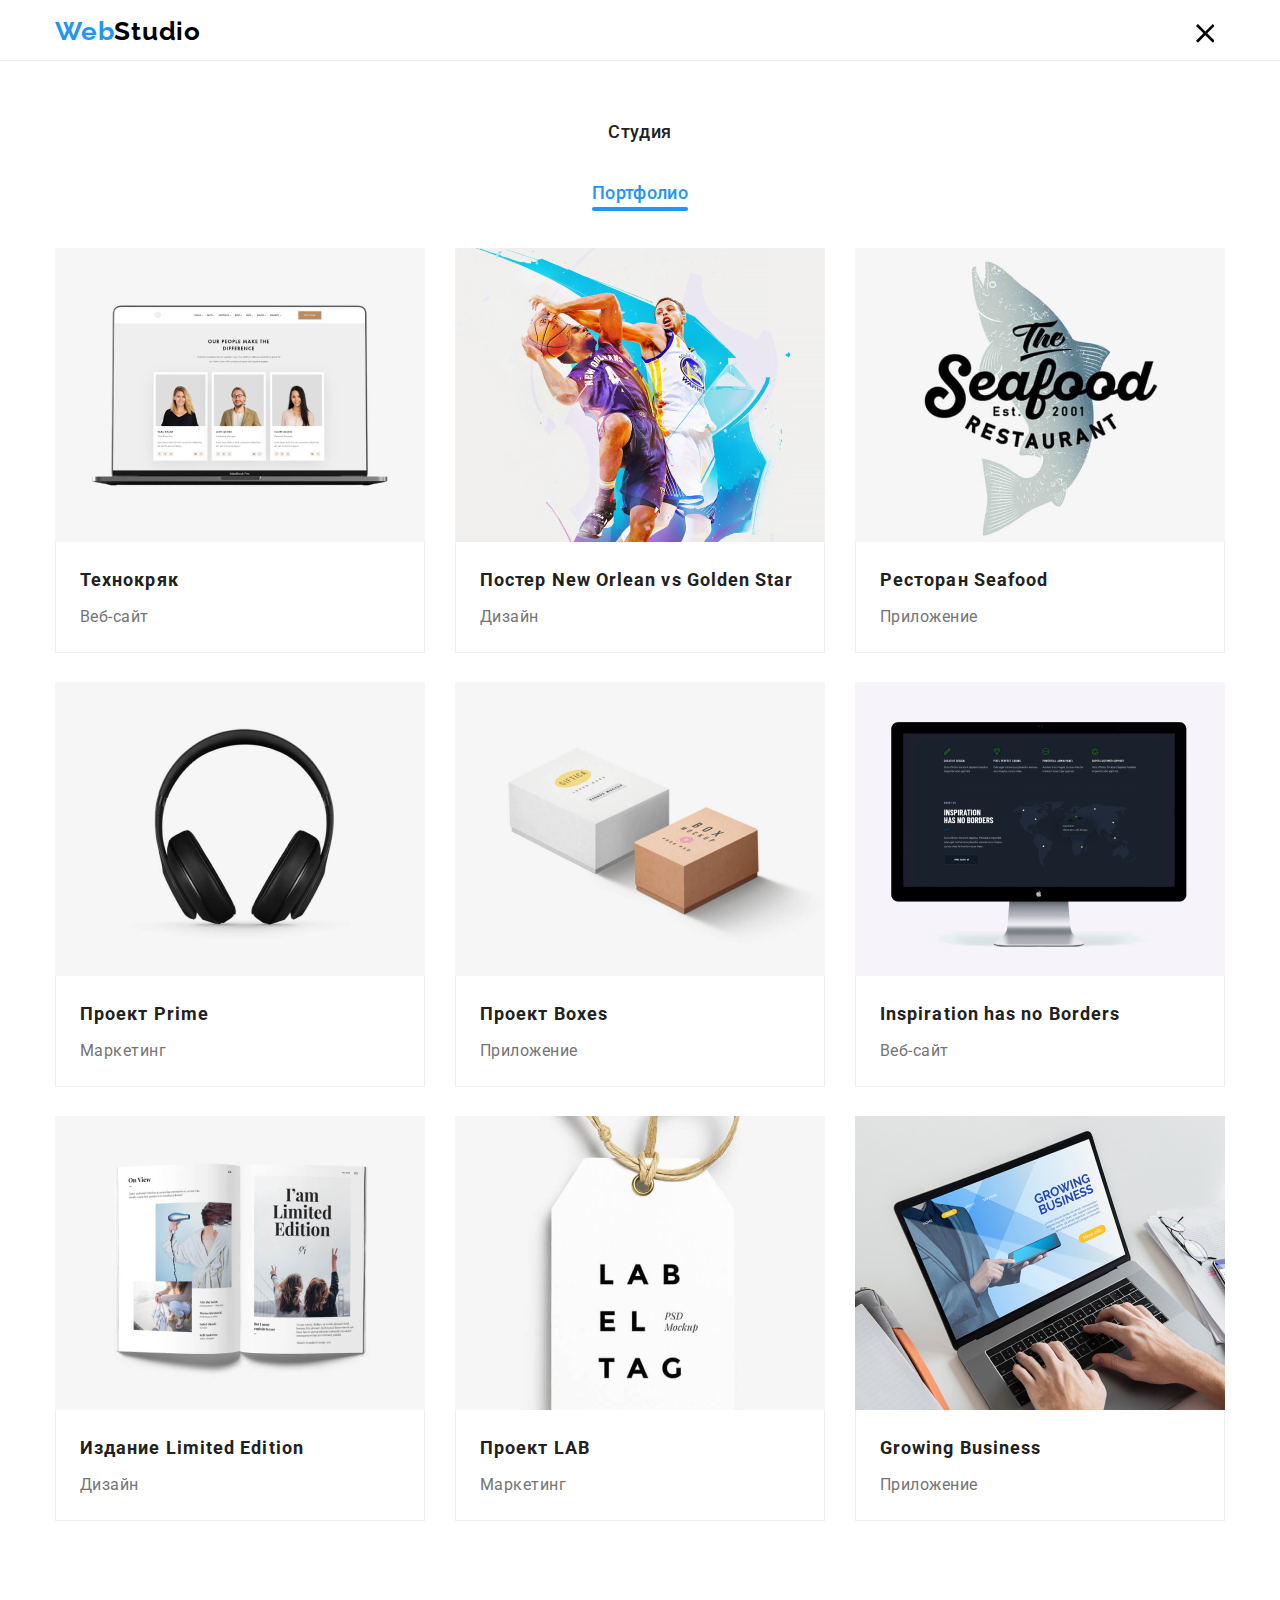
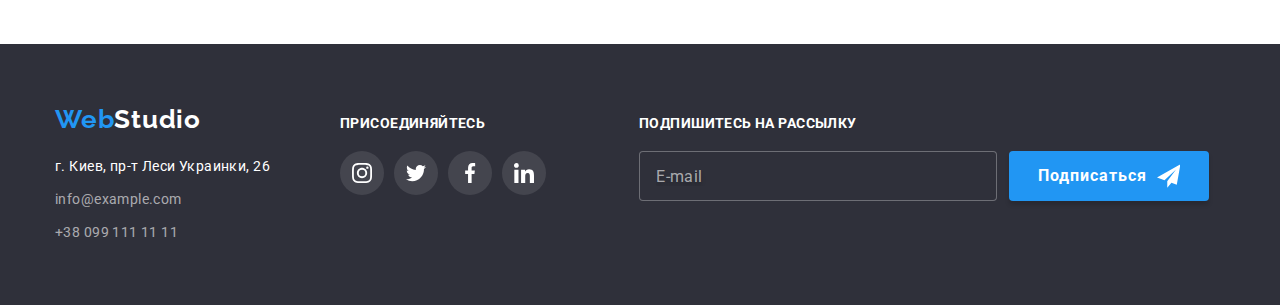
==== commit 3bf9a1e1: "вносит изменения" ====
--- a/portfolio.html
+++ b/portfolio.html
@@ -2,7 +2,7 @@
 <html lang="ru">
 <head>
     <meta charset="UTF-8">
-    <meta name="viewport" content="width=device-width, initial-scale=1.0">
+    <meta name="viewport" content="width=device-width, initial-scale=1.0"/>
     <title>Портфолио</title>
     <link rel="stylesheet" href="https://cdnjs.cloudflare.com/ajax/libs/modern-normalize/1.0.0/modern-normalize.css">
     <link 
@@ -11,8 +11,8 @@
     <link rel="stylesheet" href="./css/portfolio.min.css">
 </head>
 <body>
-    <!--HEADER-->
-    <header class="header">
+       <!--HEADER-->
+       <header class="header">
         <div class="container">
             <nav class="navigation">
                 <a class="logo header__link link" href="./index.html" aria-label="WebStudio" lang="en">Web<span class="logo--reverse">Studio</span></a>
@@ -56,6 +56,7 @@
             </nav>
        
         </div>           
+    </header>
     </header>
     <main>
         <!--PORTFOLIO-->
--- a/css/portfolio.min.css
+++ b/css/portfolio.min.css
@@ -1,2 +1,2 @@
-.social-list,.social-list__link{display:-webkit-box;display:-ms-flexbox;display:flex;-webkit-box-pack:center;-ms-flex-pack:center;justify-content:center}*,*::before,*::after{margin:0;padding:0}body{font-family:'Roboto', sans-serif}.list{list-style:none}.link{text-decoration:none}.address{font-style:normal}img{display:block;max-width:100%;height:auto}.container{padding:0 15px;margin:0 auto}@media screen and (min-width: 480px){.container{width:480px}}@media screen and (min-width: 768px){.container{width:768px}}@media screen and (min-width: 1200px){.container{width:1200px}}.visually-hidden{position:absolute !important;clip:rect(1px 1px 1px 1px);clip:rect(1px, 1px, 1px, 1px);padding:0 !important;border:0 !important;height:1px !important;width:1px !important;overflow:hidden}.logo{display:block;font-family:"Raleway",sans-serif;font-style:normal;font-weight:700;font-size:26px;line-height:1.192;letter-spacing:.03em;color:#2196F3}.header .logo{margin-right:93px}.header .logo--reverse{color:#000}.footer .logo{margin-bottom:20px}.footer .logo--reverse{color:#fff}.section-title{margin-bottom:50px;font-weight:700;font-size:28px;line-height:1.178;letter-spacing:.03em;text-align:center;color:#212121}@media screen and (min-width: 1200px){.section-title{font-weight:700;font-size:36px;line-height:1.167;letter-spacing:.03em}}.header{position:relative}.header__link{padding:15px 0}.navigation{display:-webkit-box;display:-ms-flexbox;display:flex;-ms-flex-line-pack:center;align-content:center;-webkit-box-pack:justify;-ms-flex-pack:justify;justify-content:space-between}.navigation__list{display:block;margin-right:auto;margin-left:auto;width:480 px;margin-bottom:60px}.navigation__list-link{font-weight:500;font-size:18px;line-height:1.167;letter-spacing:.02em;color:#212121;-webkit-transition:color 250ms cubic-bezier(0.4, 0, 0.2, 1);transition:color 250ms cubic-bezier(0.4, 0, 0.2, 1)}.navigation__list-link:hover,.navigation__list-link:focus{color:#2196F3}.navigation__list-item:not(:last-child){margin-bottom:40px}.header__menu-button{display:-webkit-inline-box;display:-ms-inline-flexbox;display:inline-flex;-ms-flex-item-align:center;align-self:center;-webkit-box-align:center;-ms-flex-align:center;align-items:center;-webkit-box-pack:center;-ms-flex-pack:center;justify-content:center;width:40px;height:40px;border:none;background-color:#fff;cursor:pointer}.menu-button__svg{width:18.67px;height:18.67px;fill:#000}.header__menu-button:focus .menu-button__svg,.header__menu-button:hover .menu-button__svg{fill:#2196F3}.header__menu-button .icon-cross{display:none}.header__menu-button.is-open .icon-cross{display:block}.header__menu-button.is-open .icon-menu{display:none}.header__menu-container{display:none;position:absolute;top:100%;left:0;padding:60px 20px;width:100%;height:393px;background-color:#fff}.header__menu-container.is-open{display:block}.active-page{position:relative;color:#2196F3}.header .active-page{padding-bottom:8px}.active-page::after{position:absolute;bottom:0;content:"";display:block;-ms-flex-item-align:center;-ms-grid-row-align:center;align-self:center;width:100%;height:4px;background-color:#2196F3;border-radius:4px}.contact-list__link{display:-webkit-box;display:-ms-flexbox;display:flex;-webkit-box-align:center;-ms-flex-align:center;align-items:center;height:16px;font-weight:500;font-size:18px;line-height:1.167;letter-spacing:.02em;color:#757575;-webkit-transition:color 250ms cubic-bezier(0.4, 0, 0.2, 1);transition:color 250ms cubic-bezier(0.4, 0, 0.2, 1)}.contact-list__link:hover,.contact-list__link:focus{color:#2196F3}.contact-list__svg{margin-right:10px;fill:#757575;-webkit-transition:fill 250ms cubic-bezier(0.4, 0, 0.2, 1);transition:fill 250ms cubic-bezier(0.4, 0, 0.2, 1)}.contact-list-link:hover .contact-list__svg,.contact-list-link:focus .contact-list__svg{fill:#2196F3}.contact-list__svg--envelope{width:16px;height:12px}.contact-list__svg--smartphone{width:10px;height:16px}.contact-list__item:not(:last-child){margin-bottom:16px}.footer{padding:60px 0;min-height:603px;background-color:#2F303A}.address__item{display:block}.address__item:not(:last-child){margin-bottom:9px}.address__item--place{margin-bottom:9px;font-weight:400;font-size:14px;line-height:1.714;letter-spacing:.03em;color:#fff;-webkit-transition:color 250ms cubic-bezier(0.4, 0, 0.2, 1);transition:color 250ms cubic-bezier(0.4, 0, 0.2, 1)}.address__item--place:hover,.address__item--place:focus{color:#2196F3}.address__item--contact{font-weight:400;font-size:14px;line-height:1.714;letter-spacing:.03em;color:rgba(255,255,255,0.6);-webkit-transition:color 250ms cubic-bezier(0.4, 0, 0.2, 1);transition:color 250ms cubic-bezier(0.4, 0, 0.2, 1)}.address__item--contact:hover,.address__item--contact:focus{color:#2196F3}.address-wrapper{-ms-flex-line-pack:center;align-content:center;margin:0 auto}.join-us{width:206px;height:80px;margin:0 auto}.join-us__slogan,.submit__slogan{display:block;margin-bottom:20px;font-weight:700;font-size:14px;line-height:1.143;letter-spacing:.03em;text-transform:uppercase;color:#fff}.submit__email{width:358px;height:50px;margin-bottom:20px;padding:15px 16px;border:1px solid rgba(255,255,255,0.3);border-radius:4px;background-color:#2F303A;color:#fff}.submit__button{display:-webkit-box;display:-ms-flexbox;display:flex;-webkit-box-align:center;-ms-flex-align:center;align-items:center;width:200px;height:50px;padding:10px 29px;background:#2196F3;border:none;-webkit-box-shadow:0px 4px 4px rgba(0,0,0,0.15);box-shadow:0px 4px 4px rgba(0,0,0,0.15);border-radius:4px;font-weight:700;font-size:16px;line-height:1.875;letter-spacing:.06em;color:#fff;cursor:pointer}.submit__svg{margin-left:10px;width:24px;height:24px;fill:#fff}.submit__form input::-webkit-input-placeholder{font-weight:400;font-size:16px;line-height:1.25;letter-spacing:.03em;color:rgba(255,255,255,0.6);text-shadow:0px 4px 4px rgba(0,0,0,0.25);width:100%}.submit__form input:-ms-input-placeholder{font-weight:400;font-size:16px;line-height:1.25;letter-spacing:.03em;color:rgba(255,255,255,0.6);text-shadow:0px 4px 4px rgba(0,0,0,0.25);width:100%}.submit__form input::-ms-input-placeholder{font-weight:400;font-size:16px;line-height:1.25;letter-spacing:.03em;color:rgba(255,255,255,0.6);text-shadow:0px 4px 4px rgba(0,0,0,0.25);width:100%}.submit__form input::placeholder{font-weight:400;font-size:16px;line-height:1.25;letter-spacing:.03em;color:rgba(255,255,255,0.6);text-shadow:0px 4px 4px rgba(0,0,0,0.25);width:100%}@media screen and (max-width: 767px){.address{margin-bottom:60px}.join-us{margin-bottom:60px}}@media screen and (min-width: 768px){.tablet-wrapper{display:-webkit-box;display:-ms-flexbox;display:flex;-webkit-box-align:baseline;-ms-flex-align:baseline;align-items:baseline}.footer{min-height:463px}}@media screen and (max-width: 1119px){.footer{text-align:center}.tablet-wrapper{margin-bottom:60px}.address-wrapper{margin-right:165px}.join-us__slogan,.submit__slogan{text-align:center}.submit{margin:0 auto}.submit__button{margin:0 auto}}@media screen and (min-width: 1200px){.footer .container{display:-webkit-box;display:-ms-flexbox;display:flex;-ms-flex-wrap:wrap;flex-wrap:wrap;-webkit-box-align:baseline;-ms-flex-align:baseline;align-items:baseline}.address-wrapper{margin-right:70px}.join-us{margin-right:93px}.submit__form{display:-webkit-box;display:-ms-flexbox;display:flex}.submit__email{margin-right:12px}.footer{min-height:252px}}.social-list__item:not(:last-child){margin-right:10px}.social-list__link{-webkit-box-align:center;-ms-flex-align:center;align-items:center;width:44px;height:44px;border-radius:50%;-webkit-transition:background-color 250ms cubic-bezier(0.4, 0, 0.2, 1);transition:background-color 250ms cubic-bezier(0.4, 0, 0.2, 1)}.footer .social-list__link{background-color:rgba(255,255,255,0.1)}.social-list__link:hover,.social-list__link:focus{background-color:#2196F3}.social-list__svg{width:20px;height:20px;fill:#AFB1B8;-webkit-transition:fill 250ms cubic-bezier(0.4, 0, 0.2, 1);transition:fill 250ms cubic-bezier(0.4, 0, 0.2, 1)}.footer .social-list__svg{fill:#fff}.social-list__link:hover .social-list__svg,.social-list__link:focus .social-list__svg{fill:#fff}.projects{padding:60px 0;border-top:1px solid #ECECEC}.projects__filter-list{display:-webkit-box;display:-ms-flexbox;display:flex;-ms-flex-wrap:wrap;flex-wrap:wrap;margin-bottom:40px}.projects__filter-list-item:nth-child(-n+3){margin-bottom:15px}.projects__filter-list-item:not(:last-child){margin-right:8px}.projects__filter-list-button{padding:6px 22px;min-width:73px;height:38px;font-weight:500;font-size:16px;line-height:1.625;letter-spacing:.03em;text-align:center;color:#212121;background-color:#F5F4FA;border-radius:4px;border:none;cursor:pointer;-webkit-transition:color 250ms cubic-bezier(0.4, 0, 0.2, 1),background-color 250ms cubic-bezier(0.4, 0, 0.2, 1),-webkit-box-shadow 250ms cubic-bezier(0.4, 0, 0.2, 1);transition:color 250ms cubic-bezier(0.4, 0, 0.2, 1),background-color 250ms cubic-bezier(0.4, 0, 0.2, 1),-webkit-box-shadow 250ms cubic-bezier(0.4, 0, 0.2, 1);transition:color 250ms cubic-bezier(0.4, 0, 0.2, 1),background-color 250ms cubic-bezier(0.4, 0, 0.2, 1),box-shadow 250ms cubic-bezier(0.4, 0, 0.2, 1);transition:color 250ms cubic-bezier(0.4, 0, 0.2, 1),background-color 250ms cubic-bezier(0.4, 0, 0.2, 1),box-shadow 250ms cubic-bezier(0.4, 0, 0.2, 1),-webkit-box-shadow 250ms cubic-bezier(0.4, 0, 0.2, 1)}.projects__filter-list-button:hover,.projects__filter-list-button:focus{color:#fff;background-color:#2196F3;-webkit-box-shadow:0px 3px 1px rgba(0,0,0,0.1),0px 1px 2px rgba(0,0,0,0.08),0px 2px 2px rgba(0,0,0,0.12);box-shadow:0px 3px 1px rgba(0,0,0,0.1),0px 1px 2px rgba(0,0,0,0.08),0px 2px 2px rgba(0,0,0,0.12)}.projects__list-item{width:450px;height:404px}.projects__list .projects__list-item:not(:last-child){margin-bottom:30px}.projects__list-link{display:block;-webkit-transition:-webkit-box-shadow 250ms cubic-bezier(0.4, 0, 0.2, 1);transition:-webkit-box-shadow 250ms cubic-bezier(0.4, 0, 0.2, 1);transition:box-shadow 250ms cubic-bezier(0.4, 0, 0.2, 1);transition:box-shadow 250ms cubic-bezier(0.4, 0, 0.2, 1), -webkit-box-shadow 250ms cubic-bezier(0.4, 0, 0.2, 1)}.projects__list-link:hover,.projects__list-link:focus{-webkit-box-shadow:0px 1px 1px rgba(0,0,0,0.12),0px 4px 4px rgba(0,0,0,0.06),1px 4px 6px rgba(0,0,0,0.16);box-shadow:0px 1px 1px rgba(0,0,0,0.12),0px 4px 4px rgba(0,0,0,0.06),1px 4px 6px rgba(0,0,0,0.16)}.projects__list-title{margin-bottom:4px;font-weight:700;font-size:18px;line-height:2;letter-spacing:.06em;color:#212121}.projects__list-description{font-weight:400;font-size:16px;line-height:1.875;letter-spacing:.03em;color:#757575}.projects__list-image-box{position:relative;overflow:hidden}.projects__list-image{width:100%}.projects__card-content{padding:20px 24px;border-bottom:1px solid #eee;border-left:1px solid #eee;border-right:1px solid #eee}.projects__overlay{display:-webkit-box;display:-ms-flexbox;display:flex;position:absolute;bottom:0;left:0;padding:63px 24px;width:100%;height:100%;background-color:rgba(33,150,243,0.9);font-weight:400;font-size:18px;line-height:1.556;letter-spacing:.03em;color:#fff;-webkit-transform:translateY(100%);transform:translateY(100%);-webkit-transition:-webkit-transform 250ms cubic-bezier(0.4, 0, 0.2, 1);transition:-webkit-transform 250ms cubic-bezier(0.4, 0, 0.2, 1);transition:transform 250ms cubic-bezier(0.4, 0, 0.2, 1);transition:transform 250ms cubic-bezier(0.4, 0, 0.2, 1), -webkit-transform 250ms cubic-bezier(0.4, 0, 0.2, 1)}.projects__list-link:hover .projects__overlay,.projects__list-link:focus .projects__overlay{-webkit-transform:translateY(0);transform:translateY(0)}@media screen and (min-width: 768px){.projects__filter-list{-webkit-box-pack:center;-ms-flex-pack:center;justify-content:center}.projects__list{display:-webkit-box;display:-ms-flexbox;display:flex;-ms-flex-wrap:wrap;flex-wrap:wrap}.projects__list-item{width:354px}}@media screen and (min-width: 768px) and (max-width: 1119px){.projects__list-item:nth-child(2n+1){margin-right:30px}}@media screen and (min-width: 1200px){.projects{padding:94px 0}.projects__list-item{width:370px;margin-right:30px}.projects__list-item:nth-child(3n){margin-right:0}.projects__list-item:nth-last-child(n+7){margin-bottom:0}}
+.social-list,.social-list__link{display:-webkit-box;display:-ms-flexbox;display:flex;-webkit-box-pack:center;-ms-flex-pack:center;justify-content:center}*,*::before,*::after{margin:0;padding:0}body{font-family:'Roboto', sans-serif}.list{list-style:none}.link{text-decoration:none}.address{font-style:normal}img{display:block;max-width:100%;height:auto}.container{padding:0 15px;margin:0 auto}@media screen and (min-width: 480px){.container{width:480px}}@media screen and (min-width: 768px){.container{width:768px}}@media screen and (min-width: 1200px){.container{width:1200px}}.visually-hidden{position:absolute !important;clip:rect(1px 1px 1px 1px);clip:rect(1px, 1px, 1px, 1px);padding:0 !important;border:0 !important;height:1px !important;width:1px !important;overflow:hidden}.logo{display:block;font-family:"Raleway",sans-serif;font-style:normal;font-weight:700;font-size:26px;line-height:1.192;letter-spacing:.03em;color:#2196F3}.header .logo{margin-right:93px}.header .logo--reverse{color:#000}.footer .logo{margin-bottom:20px}.footer .logo--reverse{color:#fff}.section-title{margin-bottom:50px;font-weight:700;font-size:28px;line-height:1.178;letter-spacing:.03em;text-align:center;color:#212121}@media screen and (min-width: 1200px){.section-title{font-weight:700;font-size:36px;line-height:1.167;letter-spacing:.03em}}.header{position:relative;height:60px;min-width:480px;padding:16px 0}.navigation{display:-webkit-box;display:-ms-flexbox;display:flex;-ms-flex-line-pack:center;align-content:center;-webkit-box-pack:justify;-ms-flex-pack:justify;justify-content:space-between}.navigation__list{display:block;margin-right:auto;margin-left:auto;width:480 px;margin-bottom:60px}.navigation__list-link{font-weight:500;font-size:18px;line-height:1.167;letter-spacing:.02em;color:#212121;-webkit-transition:color 250ms cubic-bezier(0.4, 0, 0.2, 1);transition:color 250ms cubic-bezier(0.4, 0, 0.2, 1)}.navigation__list-link:hover,.navigation__list-link:focus{color:#2196F3}.navigation__list-item{text-align:center}.navigation__list-item:not(:last-child){margin-bottom:40px}.header__menu-button{-webkit-box-align:center;-ms-flex-align:center;align-items:center;-webkit-box-pack:center;-ms-flex-pack:center;justify-content:center;width:40px;height:40px;border:none;background-color:#fff;cursor:pointer}.menu-button__svg{width:18.67px;height:18.67px;fill:#000}.header__menu-button:focus .menu-button__svg,.header__menu-button:hover .menu-button__svg{fill:#2196F3}.header__menu-button .icon-cross{display:none}.header__menu-button.is-open .icon-cross{display:block}.header__menu-button.is-open .icon-menu{display:none}.header__menu-container{display:none;position:absolute;top:100%;left:0;padding:60px 20px;width:100%;height:393px;background-color:#fff;border-top:1px solid #ECECEC}.header__menu-container.is-open{display:block}.active-page{text-align:center;position:relative;color:#2196F3}.header .active-page{padding-bottom:8px;display:inline-block;-webkit-box-align:center;-ms-flex-align:center;align-items:center}.active-page::after{position:absolute;bottom:0;content:"";display:block;-ms-flex-item-align:center;-ms-grid-row-align:center;align-self:center;width:100%;height:4px;background-color:#2196F3;border-radius:4px}.contact-list__link{display:-webkit-box;display:-ms-flexbox;display:flex;-webkit-box-align:center;-ms-flex-align:center;align-items:center;-webkit-box-pack:center;-ms-flex-pack:center;justify-content:center;height:16px;font-weight:500;font-size:18px;line-height:1.167;letter-spacing:.02em;color:#757575;-webkit-transition:color 250ms cubic-bezier(0.4, 0, 0.2, 1);transition:color 250ms cubic-bezier(0.4, 0, 0.2, 1)}.contact-list__link:hover,.contact-list__link:focus{color:#2196F3}.contact-list__svg{margin-right:10px;fill:#757575;-webkit-transition:fill 250ms cubic-bezier(0.4, 0, 0.2, 1);transition:fill 250ms cubic-bezier(0.4, 0, 0.2, 1)}.contact-list-link:hover .contact-list__svg,.contact-list-link:focus .contact-list__svg{fill:#2196F3}.contact-list__svg--envelope{width:16px;height:12px}.contact-list__svg--smartphone{width:10px;height:16px}.contact-list__item:not(:last-child){margin-bottom:16px}.contact-list__item{display:block;-webkit-box-align:center;-ms-flex-align:center;align-items:center}.footer{padding:60px 0;min-height:603px;background-color:#2F303A;min-width:480px}.address__item{display:block}.address__item:not(:last-child){margin-bottom:9px}.address__item--place{margin-bottom:9px;font-weight:400;font-size:14px;line-height:1.714;letter-spacing:.03em;color:#fff;-webkit-transition:color 250ms cubic-bezier(0.4, 0, 0.2, 1);transition:color 250ms cubic-bezier(0.4, 0, 0.2, 1)}.address__item--place:hover,.address__item--place:focus{color:#2196F3}.address__item--contact{font-weight:400;font-size:14px;line-height:1.714;letter-spacing:.03em;color:rgba(255,255,255,0.6);-webkit-transition:color 250ms cubic-bezier(0.4, 0, 0.2, 1);transition:color 250ms cubic-bezier(0.4, 0, 0.2, 1)}.address__item--contact:hover,.address__item--contact:focus{color:#2196F3}.address-wrapper{-ms-flex-line-pack:center;align-content:center;margin:0 auto}.join-us{width:206px;height:80px;margin:0 auto}.join-us__slogan,.submit__slogan{display:block;margin-bottom:20px;font-weight:700;font-size:14px;line-height:1.143;letter-spacing:.03em;text-transform:uppercase;color:#fff}.submit__email{width:358px;height:50px;margin-bottom:20px;padding:15px 16px;border:1px solid rgba(255,255,255,0.3);border-radius:4px;background-color:#2F303A;color:#fff}.submit__button{display:-webkit-box;display:-ms-flexbox;display:flex;-webkit-box-align:center;-ms-flex-align:center;align-items:center;width:200px;height:50px;padding:10px 29px;background:#2196F3;border:none;-webkit-box-shadow:0px 4px 4px rgba(0,0,0,0.15);box-shadow:0px 4px 4px rgba(0,0,0,0.15);border-radius:4px;font-weight:700;font-size:16px;line-height:1.875;letter-spacing:.06em;color:#fff;cursor:pointer}.submit__svg{margin-left:10px;width:24px;height:24px;fill:#fff}.submit__form input::-webkit-input-placeholder{font-weight:400;font-size:16px;line-height:1.25;letter-spacing:.03em;color:rgba(255,255,255,0.6);text-shadow:0px 4px 4px rgba(0,0,0,0.25);width:100%}.submit__form input:-ms-input-placeholder{font-weight:400;font-size:16px;line-height:1.25;letter-spacing:.03em;color:rgba(255,255,255,0.6);text-shadow:0px 4px 4px rgba(0,0,0,0.25);width:100%}.submit__form input::-ms-input-placeholder{font-weight:400;font-size:16px;line-height:1.25;letter-spacing:.03em;color:rgba(255,255,255,0.6);text-shadow:0px 4px 4px rgba(0,0,0,0.25);width:100%}.submit__form input::placeholder{font-weight:400;font-size:16px;line-height:1.25;letter-spacing:.03em;color:rgba(255,255,255,0.6);text-shadow:0px 4px 4px rgba(0,0,0,0.25);width:100%}@media screen and (max-width: 767px){.address{margin-bottom:60px}.join-us{margin-bottom:60px}}@media screen and (min-width: 768px){.tablet-wrapper{display:-webkit-box;display:-ms-flexbox;display:flex;-webkit-box-align:baseline;-ms-flex-align:baseline;align-items:baseline}.footer{min-height:463px}}@media screen and (max-width: 1119px){.footer{text-align:center}.join-us__slogan,.submit__slogan{text-align:center}.submit{margin:0 auto}.submit__button{margin:0 auto}}@media screen and (min-width: 768px) and (max-width: 1119px){.tablet-wrapper{margin-bottom:60px}.address-wrapper{margin-right:165px}}@media screen and (min-width: 1200px){.footer .container{display:-webkit-box;display:-ms-flexbox;display:flex;-ms-flex-wrap:wrap;flex-wrap:wrap;-webkit-box-align:baseline;-ms-flex-align:baseline;align-items:baseline}.address-wrapper{margin-right:70px}.join-us{margin-right:93px}.submit__form{display:-webkit-box;display:-ms-flexbox;display:flex}.submit__email{margin-right:12px}.footer{min-height:252px}}.social-list__item:not(:last-child){margin-right:10px}.social-list__link{-webkit-box-align:center;-ms-flex-align:center;align-items:center;width:44px;height:44px;border-radius:50%;-webkit-transition:background-color 250ms cubic-bezier(0.4, 0, 0.2, 1);transition:background-color 250ms cubic-bezier(0.4, 0, 0.2, 1)}.footer .social-list__link{background-color:rgba(255,255,255,0.1)}.social-list__link:hover,.social-list__link:focus{background-color:#2196F3}.social-list__svg{width:20px;height:20px;fill:#AFB1B8;-webkit-transition:fill 250ms cubic-bezier(0.4, 0, 0.2, 1);transition:fill 250ms cubic-bezier(0.4, 0, 0.2, 1)}.footer .social-list__svg{fill:#fff}.social-list__link:hover .social-list__svg,.social-list__link:focus .social-list__svg{fill:#fff}.projects{padding:60px 0;border-top:1px solid #ECECEC}.projects__filter-list{display:-webkit-box;display:-ms-flexbox;display:flex;-ms-flex-wrap:wrap;flex-wrap:wrap;margin-bottom:40px}.projects__filter-list-item:nth-child(-n+3){margin-bottom:15px}.projects__filter-list-item:not(:last-child){margin-right:8px}.projects__filter-list-button{padding:6px 22px;min-width:73px;height:38px;font-weight:500;font-size:16px;line-height:1.625;letter-spacing:.03em;text-align:center;color:#212121;background-color:#F5F4FA;border-radius:4px;border:none;cursor:pointer;-webkit-transition:color 250ms cubic-bezier(0.4, 0, 0.2, 1),background-color 250ms cubic-bezier(0.4, 0, 0.2, 1),-webkit-box-shadow 250ms cubic-bezier(0.4, 0, 0.2, 1);transition:color 250ms cubic-bezier(0.4, 0, 0.2, 1),background-color 250ms cubic-bezier(0.4, 0, 0.2, 1),-webkit-box-shadow 250ms cubic-bezier(0.4, 0, 0.2, 1);transition:color 250ms cubic-bezier(0.4, 0, 0.2, 1),background-color 250ms cubic-bezier(0.4, 0, 0.2, 1),box-shadow 250ms cubic-bezier(0.4, 0, 0.2, 1);transition:color 250ms cubic-bezier(0.4, 0, 0.2, 1),background-color 250ms cubic-bezier(0.4, 0, 0.2, 1),box-shadow 250ms cubic-bezier(0.4, 0, 0.2, 1),-webkit-box-shadow 250ms cubic-bezier(0.4, 0, 0.2, 1)}.projects__filter-list-button:hover,.projects__filter-list-button:focus{color:#fff;background-color:#2196F3;-webkit-box-shadow:0px 3px 1px rgba(0,0,0,0.1),0px 1px 2px rgba(0,0,0,0.08),0px 2px 2px rgba(0,0,0,0.12);box-shadow:0px 3px 1px rgba(0,0,0,0.1),0px 1px 2px rgba(0,0,0,0.08),0px 2px 2px rgba(0,0,0,0.12)}.projects__list-item{width:450px;height:404px}.projects__list .projects__list-item:not(:last-child){margin-bottom:30px}.projects__list-link{display:block;-webkit-transition:-webkit-box-shadow 250ms cubic-bezier(0.4, 0, 0.2, 1);transition:-webkit-box-shadow 250ms cubic-bezier(0.4, 0, 0.2, 1);transition:box-shadow 250ms cubic-bezier(0.4, 0, 0.2, 1);transition:box-shadow 250ms cubic-bezier(0.4, 0, 0.2, 1), -webkit-box-shadow 250ms cubic-bezier(0.4, 0, 0.2, 1)}.projects__list-link:hover,.projects__list-link:focus{-webkit-box-shadow:0px 1px 1px rgba(0,0,0,0.12),0px 4px 4px rgba(0,0,0,0.06),1px 4px 6px rgba(0,0,0,0.16);box-shadow:0px 1px 1px rgba(0,0,0,0.12),0px 4px 4px rgba(0,0,0,0.06),1px 4px 6px rgba(0,0,0,0.16)}.projects__list-title{margin-bottom:4px;font-weight:700;font-size:18px;line-height:2;letter-spacing:.06em;color:#212121}.projects__list-description{font-weight:400;font-size:16px;line-height:1.875;letter-spacing:.03em;color:#757575}.projects__list-image-box{position:relative;overflow:hidden}.projects__list-image{width:100%}.projects__card-content{padding:20px 24px;border-bottom:1px solid #eee;border-left:1px solid #eee;border-right:1px solid #eee}.projects__overlay{display:-webkit-box;display:-ms-flexbox;display:flex;position:absolute;bottom:0;left:0;padding:63px 24px;width:100%;height:100%;background-color:rgba(33,150,243,0.9);font-weight:400;font-size:18px;line-height:1.556;letter-spacing:.03em;color:#fff;-webkit-transform:translateY(100%);transform:translateY(100%);-webkit-transition:-webkit-transform 250ms cubic-bezier(0.4, 0, 0.2, 1);transition:-webkit-transform 250ms cubic-bezier(0.4, 0, 0.2, 1);transition:transform 250ms cubic-bezier(0.4, 0, 0.2, 1);transition:transform 250ms cubic-bezier(0.4, 0, 0.2, 1), -webkit-transform 250ms cubic-bezier(0.4, 0, 0.2, 1)}.projects__list-link:hover .projects__overlay,.projects__list-link:focus .projects__overlay{-webkit-transform:translateY(0);transform:translateY(0)}@media screen and (min-width: 768px){.projects__filter-list{-webkit-box-pack:center;-ms-flex-pack:center;justify-content:center}.projects__list{display:-webkit-box;display:-ms-flexbox;display:flex;-ms-flex-wrap:wrap;flex-wrap:wrap}.projects__list-item{width:354px}}@media screen and (min-width: 768px) and (max-width: 1119px){.projects__list-item:nth-child(2n+1){margin-right:30px}}@media screen and (min-width: 1200px){.projects{padding:94px 0}.projects__list-item{width:370px;margin-right:30px}.projects__list-item:nth-child(3n){margin-right:0}.projects__list-item:nth-last-child(n+7){margin-bottom:0}}
 /*# sourceMappingURL=portfolio.min.css.map */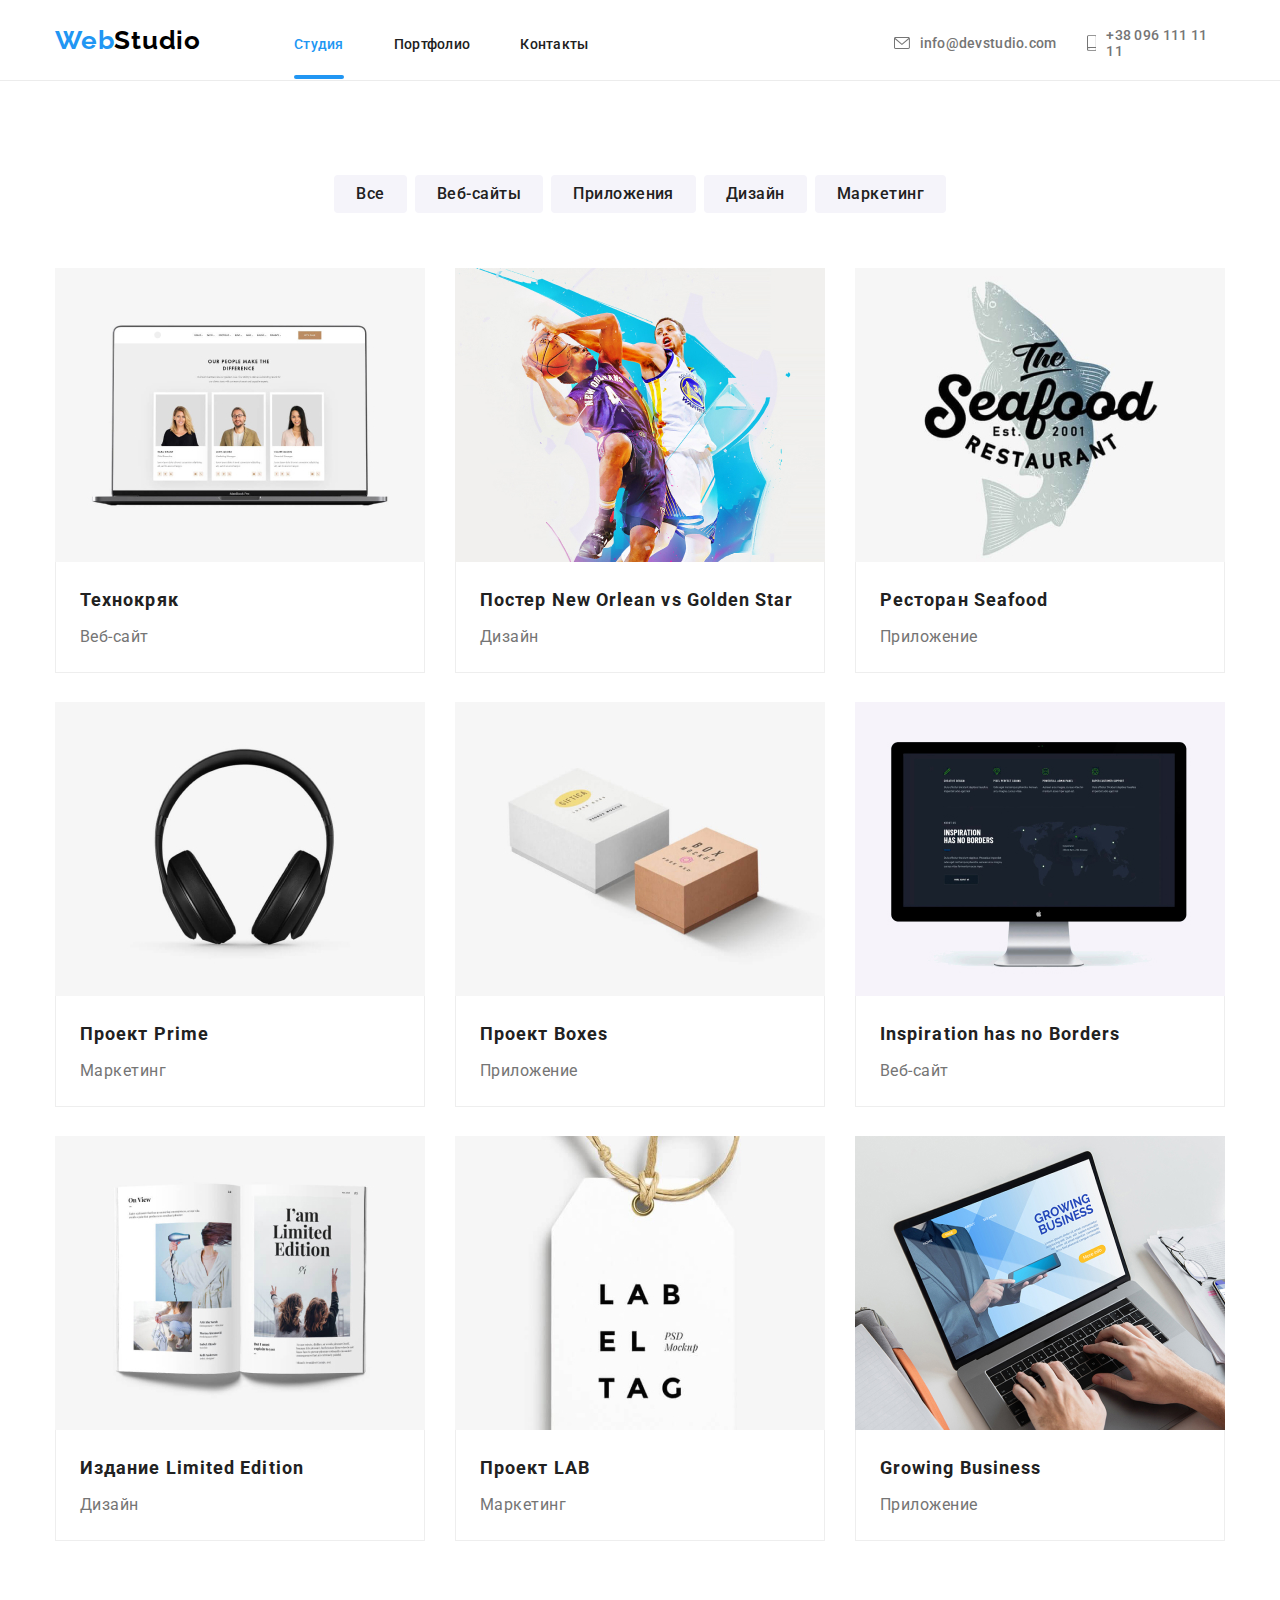
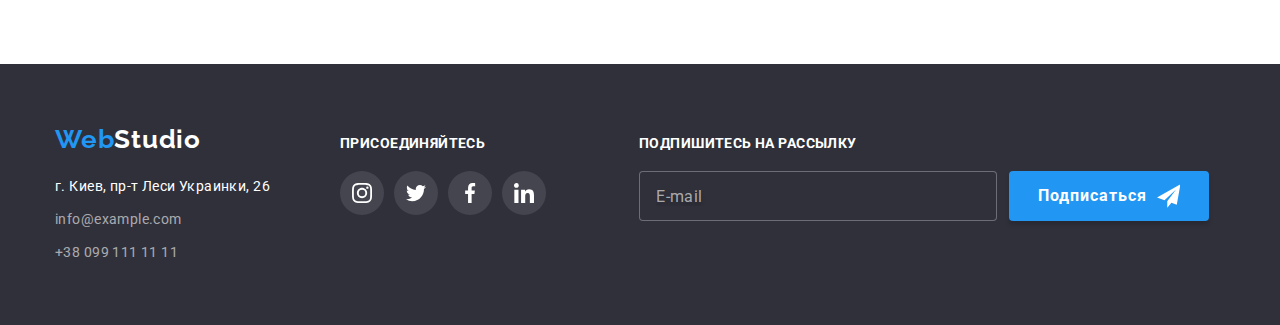
==== commit eb3fe536: "меняет разметку хедера портфолио" ====
--- a/portfolio.html
+++ b/portfolio.html
@@ -11,24 +11,26 @@
     <link rel="stylesheet" href="./css/portfolio.min.css">
 </head>
 <body>
-       <!--HEADER-->
-       <header class="header">
+    <!--HEADER-->
+    <header class="header">
         <div class="container">
             <nav class="navigation">
-                <a class="logo header__link link" href="./index.html" aria-label="WebStudio" lang="en">Web<span class="logo--reverse">Studio</span></a>
-                <button type="button" class="header__menu-button is-open" aria-expanded="false" data-menu-button>
-                    <svg class="menu-button__svg" aria-label="переключатель мобильного меню">
-                        <use class="icon-menu" href="./images/svg/sprite.svg#icon-envelope"> </use>
-                        <use class="icon-cross" href="./images/svg/sprite.svg#icon-vector"> </use>
-                    </svg>
-                </button>
-                <div class="header__menu-container is-open" data-menu>
+                <div class="header-mobile">
+                    <a class="logo header__link link" href="./index.html" aria-label="WebStudio" lang="en">Web<span class="logo--reverse">Studio</span></a>
+                    <button type="button" class="header__menu-button is-open" aria-expanded="false" aria-controls="header__menu-container" data-menu-button>
+                        <svg class="menu-button__svg" aria-label="переключатель мобильного меню">
+                            <use class="icon-menu" href="./images/svg/sprite.svg#icon-menu"> </use>
+                            <use class="icon-cross" href="./images/svg/sprite.svg#icon-close"> </use>
+                        </svg>
+                    </button>
+                </div>
+                <div class="header__menu-container is-open" id="menu-container" data-menu>
                     <ul class="navigation__list list">
                         <li class="navigation__list-item">
-                            <a class="navigation__list-link header__link link" href="./index.html">Студия</a>
+                            <a class="navigation__list-link header__link link active-page" href="./index.html">Студия</a>
                         </li>
                         <li class="navigation__list-item">
-                            <a class="navigation__list-link header__link link active-page" href="./portfolio.html">Портфолио</a>
+                            <a class="navigation__list-link header__link link" href="./portfolio.html">Портфолио</a>
                         </li>
                         <li class="navigation__list-item">
                             <a class="navigation__list-link header__link link" href="">Контакты</a>
@@ -54,9 +56,7 @@
                     </ul>    
                 </div>
             </nav>
-       
         </div>           
-    </header>
     </header>
     <main>
         <!--PORTFOLIO-->
--- a/css/portfolio.min.css
+++ b/css/portfolio.min.css
@@ -1,2 +1,2 @@
-.social-list,.social-list__link{display:-webkit-box;display:-ms-flexbox;display:flex;-webkit-box-pack:center;-ms-flex-pack:center;justify-content:center}*,*::before,*::after{margin:0;padding:0}body{font-family:'Roboto', sans-serif}.list{list-style:none}.link{text-decoration:none}.address{font-style:normal}img{display:block;max-width:100%;height:auto}.container{padding:0 15px;margin:0 auto}@media screen and (min-width: 480px){.container{width:480px}}@media screen and (min-width: 768px){.container{width:768px}}@media screen and (min-width: 1200px){.container{width:1200px}}.visually-hidden{position:absolute !important;clip:rect(1px 1px 1px 1px);clip:rect(1px, 1px, 1px, 1px);padding:0 !important;border:0 !important;height:1px !important;width:1px !important;overflow:hidden}.logo{display:block;font-family:"Raleway",sans-serif;font-style:normal;font-weight:700;font-size:26px;line-height:1.192;letter-spacing:.03em;color:#2196F3}.header .logo{margin-right:93px}.header .logo--reverse{color:#000}.footer .logo{margin-bottom:20px}.footer .logo--reverse{color:#fff}.section-title{margin-bottom:50px;font-weight:700;font-size:28px;line-height:1.178;letter-spacing:.03em;text-align:center;color:#212121}@media screen and (min-width: 1200px){.section-title{font-weight:700;font-size:36px;line-height:1.167;letter-spacing:.03em}}.header{position:relative;height:60px;min-width:480px;padding:16px 0}.navigation{display:-webkit-box;display:-ms-flexbox;display:flex;-ms-flex-line-pack:center;align-content:center;-webkit-box-pack:justify;-ms-flex-pack:justify;justify-content:space-between}.navigation__list{display:block;margin-right:auto;margin-left:auto;width:480 px;margin-bottom:60px}.navigation__list-link{font-weight:500;font-size:18px;line-height:1.167;letter-spacing:.02em;color:#212121;-webkit-transition:color 250ms cubic-bezier(0.4, 0, 0.2, 1);transition:color 250ms cubic-bezier(0.4, 0, 0.2, 1)}.navigation__list-link:hover,.navigation__list-link:focus{color:#2196F3}.navigation__list-item{text-align:center}.navigation__list-item:not(:last-child){margin-bottom:40px}.header__menu-button{-webkit-box-align:center;-ms-flex-align:center;align-items:center;-webkit-box-pack:center;-ms-flex-pack:center;justify-content:center;width:40px;height:40px;border:none;background-color:#fff;cursor:pointer}.menu-button__svg{width:18.67px;height:18.67px;fill:#000}.header__menu-button:focus .menu-button__svg,.header__menu-button:hover .menu-button__svg{fill:#2196F3}.header__menu-button .icon-cross{display:none}.header__menu-button.is-open .icon-cross{display:block}.header__menu-button.is-open .icon-menu{display:none}.header__menu-container{display:none;position:absolute;top:100%;left:0;padding:60px 20px;width:100%;height:393px;background-color:#fff;border-top:1px solid #ECECEC}.header__menu-container.is-open{display:block}.active-page{text-align:center;position:relative;color:#2196F3}.header .active-page{padding-bottom:8px;display:inline-block;-webkit-box-align:center;-ms-flex-align:center;align-items:center}.active-page::after{position:absolute;bottom:0;content:"";display:block;-ms-flex-item-align:center;-ms-grid-row-align:center;align-self:center;width:100%;height:4px;background-color:#2196F3;border-radius:4px}.contact-list__link{display:-webkit-box;display:-ms-flexbox;display:flex;-webkit-box-align:center;-ms-flex-align:center;align-items:center;-webkit-box-pack:center;-ms-flex-pack:center;justify-content:center;height:16px;font-weight:500;font-size:18px;line-height:1.167;letter-spacing:.02em;color:#757575;-webkit-transition:color 250ms cubic-bezier(0.4, 0, 0.2, 1);transition:color 250ms cubic-bezier(0.4, 0, 0.2, 1)}.contact-list__link:hover,.contact-list__link:focus{color:#2196F3}.contact-list__svg{margin-right:10px;fill:#757575;-webkit-transition:fill 250ms cubic-bezier(0.4, 0, 0.2, 1);transition:fill 250ms cubic-bezier(0.4, 0, 0.2, 1)}.contact-list-link:hover .contact-list__svg,.contact-list-link:focus .contact-list__svg{fill:#2196F3}.contact-list__svg--envelope{width:16px;height:12px}.contact-list__svg--smartphone{width:10px;height:16px}.contact-list__item:not(:last-child){margin-bottom:16px}.contact-list__item{display:block;-webkit-box-align:center;-ms-flex-align:center;align-items:center}.footer{padding:60px 0;min-height:603px;background-color:#2F303A;min-width:480px}.address__item{display:block}.address__item:not(:last-child){margin-bottom:9px}.address__item--place{margin-bottom:9px;font-weight:400;font-size:14px;line-height:1.714;letter-spacing:.03em;color:#fff;-webkit-transition:color 250ms cubic-bezier(0.4, 0, 0.2, 1);transition:color 250ms cubic-bezier(0.4, 0, 0.2, 1)}.address__item--place:hover,.address__item--place:focus{color:#2196F3}.address__item--contact{font-weight:400;font-size:14px;line-height:1.714;letter-spacing:.03em;color:rgba(255,255,255,0.6);-webkit-transition:color 250ms cubic-bezier(0.4, 0, 0.2, 1);transition:color 250ms cubic-bezier(0.4, 0, 0.2, 1)}.address__item--contact:hover,.address__item--contact:focus{color:#2196F3}.address-wrapper{-ms-flex-line-pack:center;align-content:center;margin:0 auto}.join-us{width:206px;height:80px;margin:0 auto}.join-us__slogan,.submit__slogan{display:block;margin-bottom:20px;font-weight:700;font-size:14px;line-height:1.143;letter-spacing:.03em;text-transform:uppercase;color:#fff}.submit__email{width:358px;height:50px;margin-bottom:20px;padding:15px 16px;border:1px solid rgba(255,255,255,0.3);border-radius:4px;background-color:#2F303A;color:#fff}.submit__button{display:-webkit-box;display:-ms-flexbox;display:flex;-webkit-box-align:center;-ms-flex-align:center;align-items:center;width:200px;height:50px;padding:10px 29px;background:#2196F3;border:none;-webkit-box-shadow:0px 4px 4px rgba(0,0,0,0.15);box-shadow:0px 4px 4px rgba(0,0,0,0.15);border-radius:4px;font-weight:700;font-size:16px;line-height:1.875;letter-spacing:.06em;color:#fff;cursor:pointer}.submit__svg{margin-left:10px;width:24px;height:24px;fill:#fff}.submit__form input::-webkit-input-placeholder{font-weight:400;font-size:16px;line-height:1.25;letter-spacing:.03em;color:rgba(255,255,255,0.6);text-shadow:0px 4px 4px rgba(0,0,0,0.25);width:100%}.submit__form input:-ms-input-placeholder{font-weight:400;font-size:16px;line-height:1.25;letter-spacing:.03em;color:rgba(255,255,255,0.6);text-shadow:0px 4px 4px rgba(0,0,0,0.25);width:100%}.submit__form input::-ms-input-placeholder{font-weight:400;font-size:16px;line-height:1.25;letter-spacing:.03em;color:rgba(255,255,255,0.6);text-shadow:0px 4px 4px rgba(0,0,0,0.25);width:100%}.submit__form input::placeholder{font-weight:400;font-size:16px;line-height:1.25;letter-spacing:.03em;color:rgba(255,255,255,0.6);text-shadow:0px 4px 4px rgba(0,0,0,0.25);width:100%}@media screen and (max-width: 767px){.address{margin-bottom:60px}.join-us{margin-bottom:60px}}@media screen and (min-width: 768px){.tablet-wrapper{display:-webkit-box;display:-ms-flexbox;display:flex;-webkit-box-align:baseline;-ms-flex-align:baseline;align-items:baseline}.footer{min-height:463px}}@media screen and (max-width: 1119px){.footer{text-align:center}.join-us__slogan,.submit__slogan{text-align:center}.submit{margin:0 auto}.submit__button{margin:0 auto}}@media screen and (min-width: 768px) and (max-width: 1119px){.tablet-wrapper{margin-bottom:60px}.address-wrapper{margin-right:165px}}@media screen and (min-width: 1200px){.footer .container{display:-webkit-box;display:-ms-flexbox;display:flex;-ms-flex-wrap:wrap;flex-wrap:wrap;-webkit-box-align:baseline;-ms-flex-align:baseline;align-items:baseline}.address-wrapper{margin-right:70px}.join-us{margin-right:93px}.submit__form{display:-webkit-box;display:-ms-flexbox;display:flex}.submit__email{margin-right:12px}.footer{min-height:252px}}.social-list__item:not(:last-child){margin-right:10px}.social-list__link{-webkit-box-align:center;-ms-flex-align:center;align-items:center;width:44px;height:44px;border-radius:50%;-webkit-transition:background-color 250ms cubic-bezier(0.4, 0, 0.2, 1);transition:background-color 250ms cubic-bezier(0.4, 0, 0.2, 1)}.footer .social-list__link{background-color:rgba(255,255,255,0.1)}.social-list__link:hover,.social-list__link:focus{background-color:#2196F3}.social-list__svg{width:20px;height:20px;fill:#AFB1B8;-webkit-transition:fill 250ms cubic-bezier(0.4, 0, 0.2, 1);transition:fill 250ms cubic-bezier(0.4, 0, 0.2, 1)}.footer .social-list__svg{fill:#fff}.social-list__link:hover .social-list__svg,.social-list__link:focus .social-list__svg{fill:#fff}.projects{padding:60px 0;border-top:1px solid #ECECEC}.projects__filter-list{display:-webkit-box;display:-ms-flexbox;display:flex;-ms-flex-wrap:wrap;flex-wrap:wrap;margin-bottom:40px}.projects__filter-list-item:nth-child(-n+3){margin-bottom:15px}.projects__filter-list-item:not(:last-child){margin-right:8px}.projects__filter-list-button{padding:6px 22px;min-width:73px;height:38px;font-weight:500;font-size:16px;line-height:1.625;letter-spacing:.03em;text-align:center;color:#212121;background-color:#F5F4FA;border-radius:4px;border:none;cursor:pointer;-webkit-transition:color 250ms cubic-bezier(0.4, 0, 0.2, 1),background-color 250ms cubic-bezier(0.4, 0, 0.2, 1),-webkit-box-shadow 250ms cubic-bezier(0.4, 0, 0.2, 1);transition:color 250ms cubic-bezier(0.4, 0, 0.2, 1),background-color 250ms cubic-bezier(0.4, 0, 0.2, 1),-webkit-box-shadow 250ms cubic-bezier(0.4, 0, 0.2, 1);transition:color 250ms cubic-bezier(0.4, 0, 0.2, 1),background-color 250ms cubic-bezier(0.4, 0, 0.2, 1),box-shadow 250ms cubic-bezier(0.4, 0, 0.2, 1);transition:color 250ms cubic-bezier(0.4, 0, 0.2, 1),background-color 250ms cubic-bezier(0.4, 0, 0.2, 1),box-shadow 250ms cubic-bezier(0.4, 0, 0.2, 1),-webkit-box-shadow 250ms cubic-bezier(0.4, 0, 0.2, 1)}.projects__filter-list-button:hover,.projects__filter-list-button:focus{color:#fff;background-color:#2196F3;-webkit-box-shadow:0px 3px 1px rgba(0,0,0,0.1),0px 1px 2px rgba(0,0,0,0.08),0px 2px 2px rgba(0,0,0,0.12);box-shadow:0px 3px 1px rgba(0,0,0,0.1),0px 1px 2px rgba(0,0,0,0.08),0px 2px 2px rgba(0,0,0,0.12)}.projects__list-item{width:450px;height:404px}.projects__list .projects__list-item:not(:last-child){margin-bottom:30px}.projects__list-link{display:block;-webkit-transition:-webkit-box-shadow 250ms cubic-bezier(0.4, 0, 0.2, 1);transition:-webkit-box-shadow 250ms cubic-bezier(0.4, 0, 0.2, 1);transition:box-shadow 250ms cubic-bezier(0.4, 0, 0.2, 1);transition:box-shadow 250ms cubic-bezier(0.4, 0, 0.2, 1), -webkit-box-shadow 250ms cubic-bezier(0.4, 0, 0.2, 1)}.projects__list-link:hover,.projects__list-link:focus{-webkit-box-shadow:0px 1px 1px rgba(0,0,0,0.12),0px 4px 4px rgba(0,0,0,0.06),1px 4px 6px rgba(0,0,0,0.16);box-shadow:0px 1px 1px rgba(0,0,0,0.12),0px 4px 4px rgba(0,0,0,0.06),1px 4px 6px rgba(0,0,0,0.16)}.projects__list-title{margin-bottom:4px;font-weight:700;font-size:18px;line-height:2;letter-spacing:.06em;color:#212121}.projects__list-description{font-weight:400;font-size:16px;line-height:1.875;letter-spacing:.03em;color:#757575}.projects__list-image-box{position:relative;overflow:hidden}.projects__list-image{width:100%}.projects__card-content{padding:20px 24px;border-bottom:1px solid #eee;border-left:1px solid #eee;border-right:1px solid #eee}.projects__overlay{display:-webkit-box;display:-ms-flexbox;display:flex;position:absolute;bottom:0;left:0;padding:63px 24px;width:100%;height:100%;background-color:rgba(33,150,243,0.9);font-weight:400;font-size:18px;line-height:1.556;letter-spacing:.03em;color:#fff;-webkit-transform:translateY(100%);transform:translateY(100%);-webkit-transition:-webkit-transform 250ms cubic-bezier(0.4, 0, 0.2, 1);transition:-webkit-transform 250ms cubic-bezier(0.4, 0, 0.2, 1);transition:transform 250ms cubic-bezier(0.4, 0, 0.2, 1);transition:transform 250ms cubic-bezier(0.4, 0, 0.2, 1), -webkit-transform 250ms cubic-bezier(0.4, 0, 0.2, 1)}.projects__list-link:hover .projects__overlay,.projects__list-link:focus .projects__overlay{-webkit-transform:translateY(0);transform:translateY(0)}@media screen and (min-width: 768px){.projects__filter-list{-webkit-box-pack:center;-ms-flex-pack:center;justify-content:center}.projects__list{display:-webkit-box;display:-ms-flexbox;display:flex;-ms-flex-wrap:wrap;flex-wrap:wrap}.projects__list-item{width:354px}}@media screen and (min-width: 768px) and (max-width: 1119px){.projects__list-item:nth-child(2n+1){margin-right:30px}}@media screen and (min-width: 1200px){.projects{padding:94px 0}.projects__list-item{width:370px;margin-right:30px}.projects__list-item:nth-child(3n){margin-right:0}.projects__list-item:nth-last-child(n+7){margin-bottom:0}}
+.social-list,.social-list__link{display:-webkit-box;display:-ms-flexbox;display:flex;-webkit-box-pack:center;-ms-flex-pack:center;justify-content:center}*,*::before,*::after{margin:0;padding:0}body{font-family:'Roboto', sans-serif}.list{list-style:none}.link{text-decoration:none}.address{font-style:normal}img{display:block;max-width:100%;height:auto}.container{padding:0 15px;margin:0 auto}@media screen and (min-width: 480px){.container{width:480px}}@media screen and (min-width: 768px){.container{width:768px}}@media screen and (min-width: 1200px){.container{width:1200px}}.visually-hidden{position:absolute !important;clip:rect(1px 1px 1px 1px);clip:rect(1px, 1px, 1px, 1px);padding:0 !important;border:0 !important;height:1px !important;width:1px !important;overflow:hidden}.logo{display:block;font-family:"Raleway",sans-serif;font-style:normal;font-weight:700;font-size:26px;line-height:1.192;letter-spacing:.03em;color:#2196F3}.header .logo{margin-right:93px}.header .logo--reverse{color:#000}.footer .logo{margin-bottom:20px}.footer .logo--reverse{color:#fff}.section-title{margin-bottom:50px;font-weight:700;font-size:28px;line-height:1.178;letter-spacing:.03em;text-align:center;color:#212121}@media screen and (min-width: 1200px){.section-title{font-weight:700;font-size:36px;line-height:1.167;letter-spacing:.03em}}.navigation{display:-webkit-box;display:-ms-flexbox;display:flex;-ms-flex-line-pack:center;align-content:center;-webkit-box-align:baseline;-ms-flex-align:baseline;align-items:baseline}.navigation__list{display:block;margin-right:auto;margin-left:auto;width:480 px}.navigation__list-link{font-weight:500;font-size:18px;line-height:1.167;letter-spacing:.02em;color:#212121;-webkit-transition:color 250ms cubic-bezier(0.4, 0, 0.2, 1);transition:color 250ms cubic-bezier(0.4, 0, 0.2, 1)}.navigation__list-link:hover,.navigation__list-link:focus{color:#2196F3}.navigation__list-item{text-align:center}.active-page{text-align:center;position:relative;color:#2196F3}.header .active-page{padding-bottom:8px;display:inline-block;-webkit-box-align:center;-ms-flex-align:center;align-items:center}.active-page::after{position:absolute;bottom:0;content:"";display:block;-ms-flex-item-align:center;-ms-grid-row-align:center;align-self:center;width:100%;height:4px;background-color:#2196F3;border-radius:4px}.contact-list__link{display:-webkit-box;display:-ms-flexbox;display:flex;-webkit-box-align:center;-ms-flex-align:center;align-items:center;-webkit-box-pack:center;-ms-flex-pack:center;justify-content:center;height:16px;font-weight:500;font-size:18px;line-height:1.167;letter-spacing:.02em;color:#757575;-webkit-transition:color 250ms cubic-bezier(0.4, 0, 0.2, 1);transition:color 250ms cubic-bezier(0.4, 0, 0.2, 1)}.contact-list__link:hover,.contact-list__link:focus{color:#2196F3}.contact-list__svg{margin-right:10px;fill:#757575;-webkit-transition:fill 250ms cubic-bezier(0.4, 0, 0.2, 1);transition:fill 250ms cubic-bezier(0.4, 0, 0.2, 1)}.contact-list-link:hover .contact-list__svg,.contact-list-link:focus .contact-list__svg{fill:#2196F3}.contact-list__svg--envelope{width:16px;height:12px}.contact-list__svg--smartphone{width:10px;height:16px}.contact-list__item:not(:last-child){margin-bottom:16px}.contact-list__item{display:block}.header__menu-button{-webkit-box-align:center;-ms-flex-align:center;align-items:center;-webkit-box-pack:center;-ms-flex-pack:center;justify-content:center;width:40px;height:40px;border:none;background-color:#fff;cursor:pointer}.menu-button__svg{width:18.67px;height:18.67px;fill:#000}.header__menu-button:focus .menu-button__svg,.header__menu-button:hover .menu-button__svg{fill:#2196F3}@media screen and (min-width: 768px){.header__menu-button{display:none}}.header__menu-button .icon-cross{display:none}.header__menu-button.is-open .icon-cross{display:block}.header__menu-button.is-open .icon-menu{display:none}.header__menu-container.is-open{display:block}@media screen and (max-width: 767px){.header{position:relative;max-height:60px;min-width:480px;padding:16px 0}.navigation{-webkit-box-pack:justify;-ms-flex-pack:justify;justify-content:space-between}.navigation__list{margin-bottom:60px}.navigation__list-item:not(:last-child){margin-bottom:40px}.header__menu-container{display:none;position:absolute;top:100%;left:0;padding:60px 20px;width:100%;height:393px;background-color:#fff;border-top:1px solid #ECECEC}.contact-list__item{text-align:center}}@media screen and (min-width: 768px){.header{max-height:80px}.header .active-page{padding-bottom:27px}.navigation .header__menu-container{display:-webkit-box;display:-ms-flexbox;display:flex}.navigation__list{display:-webkit-box;display:-ms-flexbox;display:flex;margin-right:84px}.navigation__list-link{font-weight:500;font-size:14px;line-height:1.143;letter-spacing:.02em}.navigation__list-item:not(:last-child){margin-right:50px}.contact-list{display:block;margin-right:0}.contact-list__link{font-weight:500;font-size:12px;line-height:1.167;letter-spacing:.02em}.contact-list__item:not(:last-child){margin-bottom:10px}.header{display:-webkit-box;display:-ms-flexbox;display:flex;padding:25px 0;height:80px}}@media screen and (min-width: 1200px){.contact-list{display:-webkit-box;display:-ms-flexbox;display:flex;height:16px}.contact-list__item:not(:last-child){margin-right:30px}.contact-list__link{font-weight:500;font-size:14px;line-height:1.143;letter-spacing:.02em}.navigation__list{margin-right:305px}}.footer{padding:60px 0;min-height:603px;background-color:#2F303A;min-width:480px}.address__item{display:block}.address__item:not(:last-child){margin-bottom:9px}.address__item--place{margin-bottom:9px;font-weight:400;font-size:14px;line-height:1.714;letter-spacing:.03em;color:#fff;-webkit-transition:color 250ms cubic-bezier(0.4, 0, 0.2, 1);transition:color 250ms cubic-bezier(0.4, 0, 0.2, 1)}.address__item--place:hover,.address__item--place:focus{color:#2196F3}.address__item--contact{font-weight:400;font-size:14px;line-height:1.714;letter-spacing:.03em;color:rgba(255,255,255,0.6);-webkit-transition:color 250ms cubic-bezier(0.4, 0, 0.2, 1);transition:color 250ms cubic-bezier(0.4, 0, 0.2, 1)}.address__item--contact:hover,.address__item--contact:focus{color:#2196F3}.address-wrapper{-ms-flex-line-pack:center;align-content:center;margin:0 auto}.join-us{width:206px;height:80px;margin:0 auto}.join-us__slogan,.submit__slogan{display:block;margin-bottom:20px;font-weight:700;font-size:14px;line-height:1.143;letter-spacing:.03em;text-transform:uppercase;color:#fff}.submit__email{width:358px;height:50px;margin-bottom:20px;padding:15px 16px;border:1px solid rgba(255,255,255,0.3);border-radius:4px;background-color:#2F303A;color:#fff}.submit__button{display:-webkit-box;display:-ms-flexbox;display:flex;-webkit-box-align:center;-ms-flex-align:center;align-items:center;width:200px;height:50px;padding:10px 29px;background:#2196F3;border:none;-webkit-box-shadow:0px 4px 4px rgba(0,0,0,0.15);box-shadow:0px 4px 4px rgba(0,0,0,0.15);border-radius:4px;font-weight:700;font-size:16px;line-height:1.875;letter-spacing:.06em;color:#fff;cursor:pointer}.submit__svg{margin-left:10px;width:24px;height:24px;fill:#fff}.submit__form input::-webkit-input-placeholder{font-weight:400;font-size:16px;line-height:1.25;letter-spacing:.03em;color:rgba(255,255,255,0.6);text-shadow:0px 4px 4px rgba(0,0,0,0.25);width:100%}.submit__form input:-ms-input-placeholder{font-weight:400;font-size:16px;line-height:1.25;letter-spacing:.03em;color:rgba(255,255,255,0.6);text-shadow:0px 4px 4px rgba(0,0,0,0.25);width:100%}.submit__form input::-ms-input-placeholder{font-weight:400;font-size:16px;line-height:1.25;letter-spacing:.03em;color:rgba(255,255,255,0.6);text-shadow:0px 4px 4px rgba(0,0,0,0.25);width:100%}.submit__form input::placeholder{font-weight:400;font-size:16px;line-height:1.25;letter-spacing:.03em;color:rgba(255,255,255,0.6);text-shadow:0px 4px 4px rgba(0,0,0,0.25);width:100%}@media screen and (max-width: 767px){.address{margin-bottom:60px}.join-us{margin-bottom:60px}}@media screen and (min-width: 768px){.tablet-wrapper{display:-webkit-box;display:-ms-flexbox;display:flex;-webkit-box-align:baseline;-ms-flex-align:baseline;align-items:baseline}.footer{min-height:463px}}@media screen and (max-width: 1119px){.footer{text-align:center}.join-us__slogan,.submit__slogan{text-align:center}.submit{margin:0 auto}.submit__button{margin:0 auto}}@media screen and (min-width: 768px) and (max-width: 1119px){.tablet-wrapper{margin-bottom:60px}.address-wrapper{margin-right:165px}}@media screen and (min-width: 1200px){.footer .container{display:-webkit-box;display:-ms-flexbox;display:flex;-ms-flex-wrap:wrap;flex-wrap:wrap;-webkit-box-align:baseline;-ms-flex-align:baseline;align-items:baseline}.address-wrapper{margin-right:70px}.join-us{margin-right:93px}.submit__form{display:-webkit-box;display:-ms-flexbox;display:flex}.submit__email{margin-right:12px}.footer{min-height:252px}}.social-list__item:not(:last-child){margin-right:10px}.social-list__link{-webkit-box-align:center;-ms-flex-align:center;align-items:center;width:44px;height:44px;border-radius:50%;-webkit-transition:background-color 250ms cubic-bezier(0.4, 0, 0.2, 1);transition:background-color 250ms cubic-bezier(0.4, 0, 0.2, 1)}.footer .social-list__link{background-color:rgba(255,255,255,0.1)}.social-list__link:hover,.social-list__link:focus{background-color:#2196F3}.social-list__svg{width:20px;height:20px;fill:#AFB1B8;-webkit-transition:fill 250ms cubic-bezier(0.4, 0, 0.2, 1);transition:fill 250ms cubic-bezier(0.4, 0, 0.2, 1)}.footer .social-list__svg{fill:#fff}.social-list__link:hover .social-list__svg,.social-list__link:focus .social-list__svg{fill:#fff}.projects{padding:60px 0;border-top:1px solid #ECECEC}.projects__filter-list{display:-webkit-box;display:-ms-flexbox;display:flex;-ms-flex-wrap:wrap;flex-wrap:wrap;margin-bottom:40px}.projects__filter-list-item:nth-child(-n+3){margin-bottom:15px}.projects__filter-list-item:not(:last-child){margin-right:8px}.projects__filter-list-button{padding:6px 22px;min-width:73px;height:38px;font-weight:500;font-size:16px;line-height:1.625;letter-spacing:.03em;text-align:center;color:#212121;background-color:#F5F4FA;border-radius:4px;border:none;cursor:pointer;-webkit-transition:color 250ms cubic-bezier(0.4, 0, 0.2, 1),background-color 250ms cubic-bezier(0.4, 0, 0.2, 1),-webkit-box-shadow 250ms cubic-bezier(0.4, 0, 0.2, 1);transition:color 250ms cubic-bezier(0.4, 0, 0.2, 1),background-color 250ms cubic-bezier(0.4, 0, 0.2, 1),-webkit-box-shadow 250ms cubic-bezier(0.4, 0, 0.2, 1);transition:color 250ms cubic-bezier(0.4, 0, 0.2, 1),background-color 250ms cubic-bezier(0.4, 0, 0.2, 1),box-shadow 250ms cubic-bezier(0.4, 0, 0.2, 1);transition:color 250ms cubic-bezier(0.4, 0, 0.2, 1),background-color 250ms cubic-bezier(0.4, 0, 0.2, 1),box-shadow 250ms cubic-bezier(0.4, 0, 0.2, 1),-webkit-box-shadow 250ms cubic-bezier(0.4, 0, 0.2, 1)}.projects__filter-list-button:hover,.projects__filter-list-button:focus{color:#fff;background-color:#2196F3;-webkit-box-shadow:0px 3px 1px rgba(0,0,0,0.1),0px 1px 2px rgba(0,0,0,0.08),0px 2px 2px rgba(0,0,0,0.12);box-shadow:0px 3px 1px rgba(0,0,0,0.1),0px 1px 2px rgba(0,0,0,0.08),0px 2px 2px rgba(0,0,0,0.12)}.projects__list-item{width:450px;height:404px}.projects__list .projects__list-item:not(:last-child){margin-bottom:30px}.projects__list-link{display:block;-webkit-transition:-webkit-box-shadow 250ms cubic-bezier(0.4, 0, 0.2, 1);transition:-webkit-box-shadow 250ms cubic-bezier(0.4, 0, 0.2, 1);transition:box-shadow 250ms cubic-bezier(0.4, 0, 0.2, 1);transition:box-shadow 250ms cubic-bezier(0.4, 0, 0.2, 1), -webkit-box-shadow 250ms cubic-bezier(0.4, 0, 0.2, 1)}.projects__list-link:hover,.projects__list-link:focus{-webkit-box-shadow:0px 1px 1px rgba(0,0,0,0.12),0px 4px 4px rgba(0,0,0,0.06),1px 4px 6px rgba(0,0,0,0.16);box-shadow:0px 1px 1px rgba(0,0,0,0.12),0px 4px 4px rgba(0,0,0,0.06),1px 4px 6px rgba(0,0,0,0.16)}.projects__list-title{margin-bottom:4px;font-weight:700;font-size:18px;line-height:2;letter-spacing:.06em;color:#212121}.projects__list-description{font-weight:400;font-size:16px;line-height:1.875;letter-spacing:.03em;color:#757575}.projects__list-image-box{position:relative;overflow:hidden}.projects__list-image{width:100%}.projects__card-content{padding:20px 24px;border-bottom:1px solid #eee;border-left:1px solid #eee;border-right:1px solid #eee}.projects__overlay{display:-webkit-box;display:-ms-flexbox;display:flex;position:absolute;bottom:0;left:0;padding:63px 24px;width:100%;height:100%;background-color:rgba(33,150,243,0.9);font-weight:400;font-size:18px;line-height:1.556;letter-spacing:.03em;color:#fff;-webkit-transform:translateY(100%);transform:translateY(100%);-webkit-transition:-webkit-transform 250ms cubic-bezier(0.4, 0, 0.2, 1);transition:-webkit-transform 250ms cubic-bezier(0.4, 0, 0.2, 1);transition:transform 250ms cubic-bezier(0.4, 0, 0.2, 1);transition:transform 250ms cubic-bezier(0.4, 0, 0.2, 1), -webkit-transform 250ms cubic-bezier(0.4, 0, 0.2, 1)}.projects__list-link:hover .projects__overlay,.projects__list-link:focus .projects__overlay{-webkit-transform:translateY(0);transform:translateY(0)}@media screen and (min-width: 768px){.projects__filter-list{-webkit-box-pack:center;-ms-flex-pack:center;justify-content:center}.projects__list{display:-webkit-box;display:-ms-flexbox;display:flex;-ms-flex-wrap:wrap;flex-wrap:wrap}.projects__list-item{width:354px}}@media screen and (min-width: 768px) and (max-width: 1119px){.projects__list-item:nth-child(2n+1){margin-right:30px}}@media screen and (min-width: 1200px){.projects{padding:94px 0}.projects__list-item{width:370px;margin-right:30px}.projects__list-item:nth-child(3n){margin-right:0}.projects__list-item:nth-last-child(n+7){margin-bottom:0}}
 /*# sourceMappingURL=portfolio.min.css.map */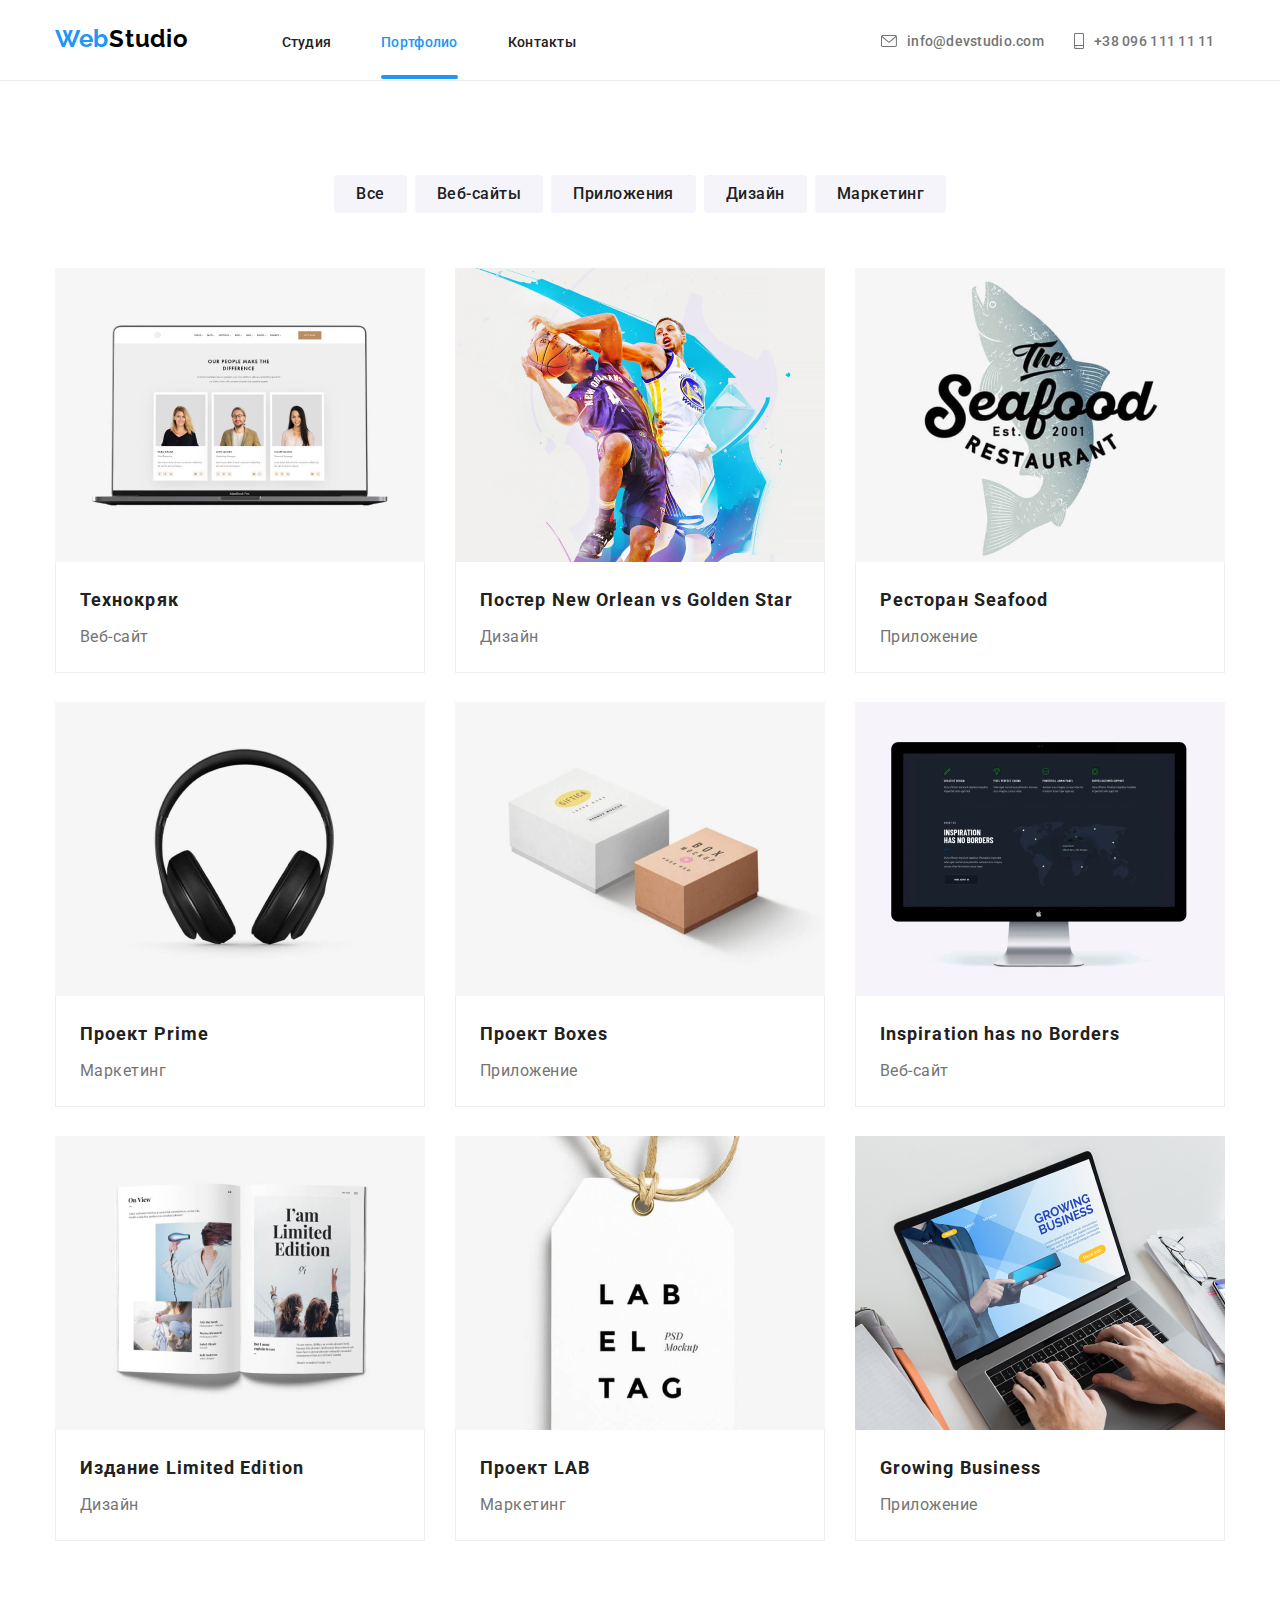
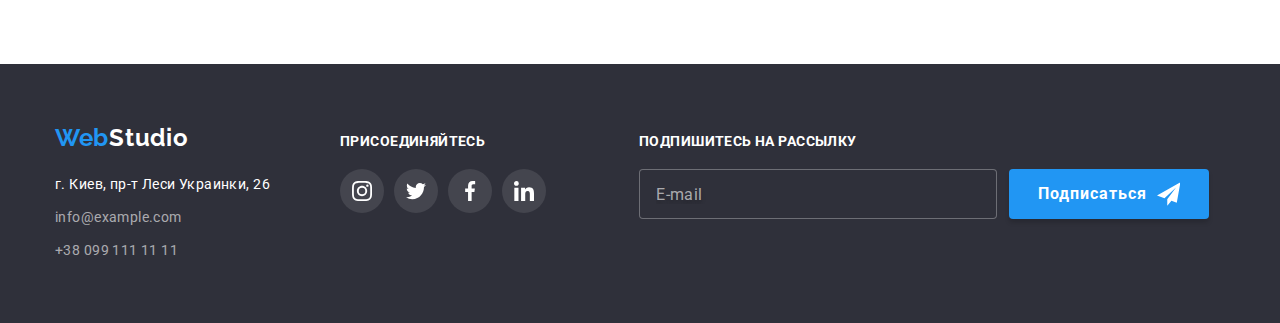
==== commit 12a89ab6: "вн изм" ====
--- a/portfolio.html
+++ b/portfolio.html
@@ -27,10 +27,10 @@
                 <div class="header__menu-container is-open" id="menu-container" data-menu>
                     <ul class="navigation__list list">
                         <li class="navigation__list-item">
-                            <a class="navigation__list-link header__link link active-page" href="./index.html">Студия</a>
+                            <a class="navigation__list-link header__link link" href="./index.html">Студия</a>
                         </li>
                         <li class="navigation__list-item">
-                            <a class="navigation__list-link header__link link" href="./portfolio.html">Портфолио</a>
+                            <a class="navigation__list-link header__link link active-page" href="./portfolio.html">Портфолио</a>
                         </li>
                         <li class="navigation__list-item">
                             <a class="navigation__list-link header__link link" href="">Контакты</a>
--- a/css/portfolio.min.css
+++ b/css/portfolio.min.css
@@ -1,2 +1,2 @@
-.social-list,.social-list__link{display:-webkit-box;display:-ms-flexbox;display:flex;-webkit-box-pack:center;-ms-flex-pack:center;justify-content:center}*,*::before,*::after{margin:0;padding:0}body{font-family:'Roboto', sans-serif}.list{list-style:none}.link{text-decoration:none}.address{font-style:normal}img{display:block;max-width:100%;height:auto}.container{padding:0 15px;margin:0 auto}@media screen and (min-width: 480px){.container{width:480px}}@media screen and (min-width: 768px){.container{width:768px}}@media screen and (min-width: 1200px){.container{width:1200px}}.visually-hidden{position:absolute !important;clip:rect(1px 1px 1px 1px);clip:rect(1px, 1px, 1px, 1px);padding:0 !important;border:0 !important;height:1px !important;width:1px !important;overflow:hidden}.logo{display:block;font-family:"Raleway",sans-serif;font-style:normal;font-weight:700;font-size:26px;line-height:1.192;letter-spacing:.03em;color:#2196F3}.header .logo{margin-right:93px}.header .logo--reverse{color:#000}.footer .logo{margin-bottom:20px}.footer .logo--reverse{color:#fff}.section-title{margin-bottom:50px;font-weight:700;font-size:28px;line-height:1.178;letter-spacing:.03em;text-align:center;color:#212121}@media screen and (min-width: 1200px){.section-title{font-weight:700;font-size:36px;line-height:1.167;letter-spacing:.03em}}.navigation{display:-webkit-box;display:-ms-flexbox;display:flex;-ms-flex-line-pack:center;align-content:center;-webkit-box-align:baseline;-ms-flex-align:baseline;align-items:baseline}.navigation__list{display:block;margin-right:auto;margin-left:auto;width:480 px}.navigation__list-link{font-weight:500;font-size:18px;line-height:1.167;letter-spacing:.02em;color:#212121;-webkit-transition:color 250ms cubic-bezier(0.4, 0, 0.2, 1);transition:color 250ms cubic-bezier(0.4, 0, 0.2, 1)}.navigation__list-link:hover,.navigation__list-link:focus{color:#2196F3}.navigation__list-item{text-align:center}.active-page{text-align:center;position:relative;color:#2196F3}.header .active-page{padding-bottom:8px;display:inline-block;-webkit-box-align:center;-ms-flex-align:center;align-items:center}.active-page::after{position:absolute;bottom:0;content:"";display:block;-ms-flex-item-align:center;-ms-grid-row-align:center;align-self:center;width:100%;height:4px;background-color:#2196F3;border-radius:4px}.contact-list__link{display:-webkit-box;display:-ms-flexbox;display:flex;-webkit-box-align:center;-ms-flex-align:center;align-items:center;-webkit-box-pack:center;-ms-flex-pack:center;justify-content:center;height:16px;font-weight:500;font-size:18px;line-height:1.167;letter-spacing:.02em;color:#757575;-webkit-transition:color 250ms cubic-bezier(0.4, 0, 0.2, 1);transition:color 250ms cubic-bezier(0.4, 0, 0.2, 1)}.contact-list__link:hover,.contact-list__link:focus{color:#2196F3}.contact-list__svg{margin-right:10px;fill:#757575;-webkit-transition:fill 250ms cubic-bezier(0.4, 0, 0.2, 1);transition:fill 250ms cubic-bezier(0.4, 0, 0.2, 1)}.contact-list-link:hover .contact-list__svg,.contact-list-link:focus .contact-list__svg{fill:#2196F3}.contact-list__svg--envelope{width:16px;height:12px}.contact-list__svg--smartphone{width:10px;height:16px}.contact-list__item:not(:last-child){margin-bottom:16px}.contact-list__item{display:block}.header__menu-button{-webkit-box-align:center;-ms-flex-align:center;align-items:center;-webkit-box-pack:center;-ms-flex-pack:center;justify-content:center;width:40px;height:40px;border:none;background-color:#fff;cursor:pointer}.menu-button__svg{width:18.67px;height:18.67px;fill:#000}.header__menu-button:focus .menu-button__svg,.header__menu-button:hover .menu-button__svg{fill:#2196F3}@media screen and (min-width: 768px){.header__menu-button{display:none}}.header__menu-button .icon-cross{display:none}.header__menu-button.is-open .icon-cross{display:block}.header__menu-button.is-open .icon-menu{display:none}.header__menu-container.is-open{display:block}@media screen and (max-width: 767px){.header{position:relative;max-height:60px;min-width:480px;padding:16px 0}.navigation{-webkit-box-pack:justify;-ms-flex-pack:justify;justify-content:space-between}.navigation__list{margin-bottom:60px}.navigation__list-item:not(:last-child){margin-bottom:40px}.header__menu-container{display:none;position:absolute;top:100%;left:0;padding:60px 20px;width:100%;height:393px;background-color:#fff;border-top:1px solid #ECECEC}.contact-list__item{text-align:center}}@media screen and (min-width: 768px){.header{max-height:80px}.header .active-page{padding-bottom:27px}.navigation .header__menu-container{display:-webkit-box;display:-ms-flexbox;display:flex}.navigation__list{display:-webkit-box;display:-ms-flexbox;display:flex;margin-right:84px}.navigation__list-link{font-weight:500;font-size:14px;line-height:1.143;letter-spacing:.02em}.navigation__list-item:not(:last-child){margin-right:50px}.contact-list{display:block;margin-right:0}.contact-list__link{font-weight:500;font-size:12px;line-height:1.167;letter-spacing:.02em}.contact-list__item:not(:last-child){margin-bottom:10px}.header{display:-webkit-box;display:-ms-flexbox;display:flex;padding:25px 0;height:80px}}@media screen and (min-width: 1200px){.contact-list{display:-webkit-box;display:-ms-flexbox;display:flex;height:16px}.contact-list__item:not(:last-child){margin-right:30px}.contact-list__link{font-weight:500;font-size:14px;line-height:1.143;letter-spacing:.02em}.navigation__list{margin-right:305px}}.footer{padding:60px 0;min-height:603px;background-color:#2F303A;min-width:480px}.address__item{display:block}.address__item:not(:last-child){margin-bottom:9px}.address__item--place{margin-bottom:9px;font-weight:400;font-size:14px;line-height:1.714;letter-spacing:.03em;color:#fff;-webkit-transition:color 250ms cubic-bezier(0.4, 0, 0.2, 1);transition:color 250ms cubic-bezier(0.4, 0, 0.2, 1)}.address__item--place:hover,.address__item--place:focus{color:#2196F3}.address__item--contact{font-weight:400;font-size:14px;line-height:1.714;letter-spacing:.03em;color:rgba(255,255,255,0.6);-webkit-transition:color 250ms cubic-bezier(0.4, 0, 0.2, 1);transition:color 250ms cubic-bezier(0.4, 0, 0.2, 1)}.address__item--contact:hover,.address__item--contact:focus{color:#2196F3}.address-wrapper{-ms-flex-line-pack:center;align-content:center;margin:0 auto}.join-us{width:206px;height:80px;margin:0 auto}.join-us__slogan,.submit__slogan{display:block;margin-bottom:20px;font-weight:700;font-size:14px;line-height:1.143;letter-spacing:.03em;text-transform:uppercase;color:#fff}.submit__email{width:358px;height:50px;margin-bottom:20px;padding:15px 16px;border:1px solid rgba(255,255,255,0.3);border-radius:4px;background-color:#2F303A;color:#fff}.submit__button{display:-webkit-box;display:-ms-flexbox;display:flex;-webkit-box-align:center;-ms-flex-align:center;align-items:center;width:200px;height:50px;padding:10px 29px;background:#2196F3;border:none;-webkit-box-shadow:0px 4px 4px rgba(0,0,0,0.15);box-shadow:0px 4px 4px rgba(0,0,0,0.15);border-radius:4px;font-weight:700;font-size:16px;line-height:1.875;letter-spacing:.06em;color:#fff;cursor:pointer}.submit__svg{margin-left:10px;width:24px;height:24px;fill:#fff}.submit__form input::-webkit-input-placeholder{font-weight:400;font-size:16px;line-height:1.25;letter-spacing:.03em;color:rgba(255,255,255,0.6);text-shadow:0px 4px 4px rgba(0,0,0,0.25);width:100%}.submit__form input:-ms-input-placeholder{font-weight:400;font-size:16px;line-height:1.25;letter-spacing:.03em;color:rgba(255,255,255,0.6);text-shadow:0px 4px 4px rgba(0,0,0,0.25);width:100%}.submit__form input::-ms-input-placeholder{font-weight:400;font-size:16px;line-height:1.25;letter-spacing:.03em;color:rgba(255,255,255,0.6);text-shadow:0px 4px 4px rgba(0,0,0,0.25);width:100%}.submit__form input::placeholder{font-weight:400;font-size:16px;line-height:1.25;letter-spacing:.03em;color:rgba(255,255,255,0.6);text-shadow:0px 4px 4px rgba(0,0,0,0.25);width:100%}@media screen and (max-width: 767px){.address{margin-bottom:60px}.join-us{margin-bottom:60px}}@media screen and (min-width: 768px){.tablet-wrapper{display:-webkit-box;display:-ms-flexbox;display:flex;-webkit-box-align:baseline;-ms-flex-align:baseline;align-items:baseline}.footer{min-height:463px}}@media screen and (max-width: 1119px){.footer{text-align:center}.join-us__slogan,.submit__slogan{text-align:center}.submit{margin:0 auto}.submit__button{margin:0 auto}}@media screen and (min-width: 768px) and (max-width: 1119px){.tablet-wrapper{margin-bottom:60px}.address-wrapper{margin-right:165px}}@media screen and (min-width: 1200px){.footer .container{display:-webkit-box;display:-ms-flexbox;display:flex;-ms-flex-wrap:wrap;flex-wrap:wrap;-webkit-box-align:baseline;-ms-flex-align:baseline;align-items:baseline}.address-wrapper{margin-right:70px}.join-us{margin-right:93px}.submit__form{display:-webkit-box;display:-ms-flexbox;display:flex}.submit__email{margin-right:12px}.footer{min-height:252px}}.social-list__item:not(:last-child){margin-right:10px}.social-list__link{-webkit-box-align:center;-ms-flex-align:center;align-items:center;width:44px;height:44px;border-radius:50%;-webkit-transition:background-color 250ms cubic-bezier(0.4, 0, 0.2, 1);transition:background-color 250ms cubic-bezier(0.4, 0, 0.2, 1)}.footer .social-list__link{background-color:rgba(255,255,255,0.1)}.social-list__link:hover,.social-list__link:focus{background-color:#2196F3}.social-list__svg{width:20px;height:20px;fill:#AFB1B8;-webkit-transition:fill 250ms cubic-bezier(0.4, 0, 0.2, 1);transition:fill 250ms cubic-bezier(0.4, 0, 0.2, 1)}.footer .social-list__svg{fill:#fff}.social-list__link:hover .social-list__svg,.social-list__link:focus .social-list__svg{fill:#fff}.projects{padding:60px 0;border-top:1px solid #ECECEC}.projects__filter-list{display:-webkit-box;display:-ms-flexbox;display:flex;-ms-flex-wrap:wrap;flex-wrap:wrap;margin-bottom:40px}.projects__filter-list-item:nth-child(-n+3){margin-bottom:15px}.projects__filter-list-item:not(:last-child){margin-right:8px}.projects__filter-list-button{padding:6px 22px;min-width:73px;height:38px;font-weight:500;font-size:16px;line-height:1.625;letter-spacing:.03em;text-align:center;color:#212121;background-color:#F5F4FA;border-radius:4px;border:none;cursor:pointer;-webkit-transition:color 250ms cubic-bezier(0.4, 0, 0.2, 1),background-color 250ms cubic-bezier(0.4, 0, 0.2, 1),-webkit-box-shadow 250ms cubic-bezier(0.4, 0, 0.2, 1);transition:color 250ms cubic-bezier(0.4, 0, 0.2, 1),background-color 250ms cubic-bezier(0.4, 0, 0.2, 1),-webkit-box-shadow 250ms cubic-bezier(0.4, 0, 0.2, 1);transition:color 250ms cubic-bezier(0.4, 0, 0.2, 1),background-color 250ms cubic-bezier(0.4, 0, 0.2, 1),box-shadow 250ms cubic-bezier(0.4, 0, 0.2, 1);transition:color 250ms cubic-bezier(0.4, 0, 0.2, 1),background-color 250ms cubic-bezier(0.4, 0, 0.2, 1),box-shadow 250ms cubic-bezier(0.4, 0, 0.2, 1),-webkit-box-shadow 250ms cubic-bezier(0.4, 0, 0.2, 1)}.projects__filter-list-button:hover,.projects__filter-list-button:focus{color:#fff;background-color:#2196F3;-webkit-box-shadow:0px 3px 1px rgba(0,0,0,0.1),0px 1px 2px rgba(0,0,0,0.08),0px 2px 2px rgba(0,0,0,0.12);box-shadow:0px 3px 1px rgba(0,0,0,0.1),0px 1px 2px rgba(0,0,0,0.08),0px 2px 2px rgba(0,0,0,0.12)}.projects__list-item{width:450px;height:404px}.projects__list .projects__list-item:not(:last-child){margin-bottom:30px}.projects__list-link{display:block;-webkit-transition:-webkit-box-shadow 250ms cubic-bezier(0.4, 0, 0.2, 1);transition:-webkit-box-shadow 250ms cubic-bezier(0.4, 0, 0.2, 1);transition:box-shadow 250ms cubic-bezier(0.4, 0, 0.2, 1);transition:box-shadow 250ms cubic-bezier(0.4, 0, 0.2, 1), -webkit-box-shadow 250ms cubic-bezier(0.4, 0, 0.2, 1)}.projects__list-link:hover,.projects__list-link:focus{-webkit-box-shadow:0px 1px 1px rgba(0,0,0,0.12),0px 4px 4px rgba(0,0,0,0.06),1px 4px 6px rgba(0,0,0,0.16);box-shadow:0px 1px 1px rgba(0,0,0,0.12),0px 4px 4px rgba(0,0,0,0.06),1px 4px 6px rgba(0,0,0,0.16)}.projects__list-title{margin-bottom:4px;font-weight:700;font-size:18px;line-height:2;letter-spacing:.06em;color:#212121}.projects__list-description{font-weight:400;font-size:16px;line-height:1.875;letter-spacing:.03em;color:#757575}.projects__list-image-box{position:relative;overflow:hidden}.projects__list-image{width:100%}.projects__card-content{padding:20px 24px;border-bottom:1px solid #eee;border-left:1px solid #eee;border-right:1px solid #eee}.projects__overlay{display:-webkit-box;display:-ms-flexbox;display:flex;position:absolute;bottom:0;left:0;padding:63px 24px;width:100%;height:100%;background-color:rgba(33,150,243,0.9);font-weight:400;font-size:18px;line-height:1.556;letter-spacing:.03em;color:#fff;-webkit-transform:translateY(100%);transform:translateY(100%);-webkit-transition:-webkit-transform 250ms cubic-bezier(0.4, 0, 0.2, 1);transition:-webkit-transform 250ms cubic-bezier(0.4, 0, 0.2, 1);transition:transform 250ms cubic-bezier(0.4, 0, 0.2, 1);transition:transform 250ms cubic-bezier(0.4, 0, 0.2, 1), -webkit-transform 250ms cubic-bezier(0.4, 0, 0.2, 1)}.projects__list-link:hover .projects__overlay,.projects__list-link:focus .projects__overlay{-webkit-transform:translateY(0);transform:translateY(0)}@media screen and (min-width: 768px){.projects__filter-list{-webkit-box-pack:center;-ms-flex-pack:center;justify-content:center}.projects__list{display:-webkit-box;display:-ms-flexbox;display:flex;-ms-flex-wrap:wrap;flex-wrap:wrap}.projects__list-item{width:354px}}@media screen and (min-width: 768px) and (max-width: 1119px){.projects__list-item:nth-child(2n+1){margin-right:30px}}@media screen and (min-width: 1200px){.projects{padding:94px 0}.projects__list-item{width:370px;margin-right:30px}.projects__list-item:nth-child(3n){margin-right:0}.projects__list-item:nth-last-child(n+7){margin-bottom:0}}
+.social-list,.social-list__link{display:-webkit-box;display:-ms-flexbox;display:flex;-webkit-box-pack:center;-ms-flex-pack:center;justify-content:center}*,*::before,*::after{margin:0;padding:0}body{font-family:'Roboto', sans-serif;min-width:480px}.list{list-style:none}.link{text-decoration:none}.address{font-style:normal}img{display:block;max-width:100%;height:auto}.container{padding:0 15px;margin:0 auto}@media screen and (min-width: 480px){.container{width:480px}}@media screen and (min-width: 768px){.container{width:768px}}@media screen and (min-width: 1200px){.container{width:1200px}}.visually-hidden{position:absolute !important;clip:rect(1px 1px 1px 1px);clip:rect(1px, 1px, 1px, 1px);padding:0 !important;border:0 !important;height:1px !important;width:1px !important;overflow:hidden}.logo{display:block;font-family:"Raleway",sans-serif;font-style:normal;font-weight:700;font-size:24px;line-height:1.192;letter-spacing:.03em;color:#2196F3}.header .logo{margin-right:93px}.header .logo--reverse{color:#000}@media screen and (min-width: 1200px){.logo .logo{font-weight:700;font-size:2px;line-height:1.192;letter-spacing:.03em}}.footer .logo{margin-bottom:20px}.footer .logo--reverse{color:#fff}.section-title{margin-bottom:50px;font-weight:700;font-size:28px;line-height:1.178;letter-spacing:.03em;text-align:center;color:#212121}@media screen and (min-width: 1200px){.section-title{font-weight:700;font-size:36px;line-height:1.167;letter-spacing:.03em}}.navigation{display:-webkit-box;display:-ms-flexbox;display:flex;-ms-flex-line-pack:center;align-content:center;-webkit-box-align:baseline;-ms-flex-align:baseline;align-items:baseline}.navigation__list{display:block;margin-right:auto;margin-left:auto;width:480 px}.navigation__list-link{font-weight:500;font-size:18px;line-height:1.167;letter-spacing:.02em;color:#212121;-webkit-transition:color 250ms cubic-bezier(0.4, 0, 0.2, 1);transition:color 250ms cubic-bezier(0.4, 0, 0.2, 1)}.navigation__list-link:hover,.navigation__list-link:focus{color:#2196F3}.navigation__list-item{text-align:center}.active-page{text-align:center;position:relative;color:#2196F3}.header .active-page{padding-bottom:8px;display:inline-block;-webkit-box-align:center;-ms-flex-align:center;align-items:center}.active-page::after{position:absolute;bottom:0;content:"";display:block;-ms-flex-item-align:center;-ms-grid-row-align:center;align-self:center;width:100%;height:4px;background-color:#2196F3;border-radius:4px}.contact-list__link{display:-webkit-box;display:-ms-flexbox;display:flex;-webkit-box-align:center;-ms-flex-align:center;align-items:center;-webkit-box-pack:center;-ms-flex-pack:center;justify-content:center;height:16px;font-weight:500;font-size:18px;line-height:1.167;letter-spacing:.02em;color:#757575;-webkit-transition:color 250ms cubic-bezier(0.4, 0, 0.2, 1);transition:color 250ms cubic-bezier(0.4, 0, 0.2, 1)}.contact-list__link:hover,.contact-list__link:focus{color:#2196F3}.contact-list__svg{margin-right:10px;fill:#757575;-webkit-transition:fill 250ms cubic-bezier(0.4, 0, 0.2, 1);transition:fill 250ms cubic-bezier(0.4, 0, 0.2, 1)}.contact-list-link:hover .contact-list__svg,.contact-list-link:focus .contact-list__svg{fill:#2196F3}.contact-list__svg--envelope{width:16px;height:12px}.contact-list__svg--smartphone{width:10px;height:16px}.contact-list__item:not(:last-child){margin-bottom:16px}.contact-list__item{display:block}.header__menu-button{display:-webkit-inline-box;display:-ms-inline-flexbox;display:inline-flex;margin:0;padding:0;border:none;background-color:transparent;cursor:pointer}.menu-button__svg{width:40px;height:40px;fill:#000}.header__menu-button:focus .menu-button__svg,.header__menu-button:hover .menu-button__svg{fill:#2196F3}@media screen and (min-width: 768px){.header__menu-button{display:none}}.header__menu-button .icon-cross{display:none}.header__menu-button.is-open .icon-cross{display:block}.header__menu-button.is-open .icon-menu{display:none}.header__menu-container.is-open{display:block}@media screen and (max-width: 767px){.header{position:relative;max-height:60px;min-width:480px}.header-mobile{display:-webkit-box;display:-ms-flexbox;display:flex;-webkit-box-align:center;-ms-flex-align:center;align-items:center;-webkit-box-pack:justify;-ms-flex-pack:justify;justify-content:space-between;width:100%;height:60px;padding:16px 0}.navigation{-webkit-box-pack:justify;-ms-flex-pack:justify;justify-content:space-between}.navigation__list{margin-bottom:60px}.navigation__list-item:not(:last-child){margin-bottom:40px}.header__menu-container{display:none;position:absolute;top:100%;left:0;z-index:10;padding:60px 20px;width:100%;height:393px;background-color:#fff;border-top:1px solid #ECECEC}.contact-list__item{text-align:center}}@media screen and (min-width: 768px){.header{max-height:80px}.header .active-page{padding-bottom:29px}.navigation .header__menu-container{display:-webkit-box;display:-ms-flexbox;display:flex}.navigation__list{display:-webkit-box;display:-ms-flexbox;display:flex;margin-right:84px}.navigation__list-link{font-weight:500;font-size:14px;line-height:1.143;letter-spacing:.02em}.navigation__list-item:not(:last-child){margin-right:50px}.contact-list{display:block;margin-right:0}.contact-list__link{font-weight:500;font-size:12px;line-height:1.167;letter-spacing:.02em}.contact-list__item:not(:last-child){margin-bottom:10px}.header{display:-webkit-box;display:-ms-flexbox;display:flex;padding:25px 0;height:80px}.header__menu-container{height:90px}}@media screen and (min-width: 1200px){.contact-list{display:-webkit-box;display:-ms-flexbox;display:flex;height:16px}.contact-list__item:not(:last-child){margin-right:30px}.contact-list__link{font-weight:500;font-size:14px;line-height:1.143;letter-spacing:.02em}.navigation__list{margin-right:305px}}.footer{padding:60px 0;min-height:603px;background-color:#2F303A;min-width:480px}.address__item{display:block}.address__item:not(:last-child){margin-bottom:9px}.address__item--place{margin-bottom:9px;font-weight:400;font-size:14px;line-height:1.714;letter-spacing:.03em;color:#fff;-webkit-transition:color 250ms cubic-bezier(0.4, 0, 0.2, 1);transition:color 250ms cubic-bezier(0.4, 0, 0.2, 1)}.address__item--place:hover,.address__item--place:focus{color:#2196F3}.address__item--contact{font-weight:400;font-size:14px;line-height:1.714;letter-spacing:.03em;color:rgba(255,255,255,0.6);-webkit-transition:color 250ms cubic-bezier(0.4, 0, 0.2, 1);transition:color 250ms cubic-bezier(0.4, 0, 0.2, 1)}.address__item--contact:hover,.address__item--contact:focus{color:#2196F3}.address-wrapper{-ms-flex-line-pack:center;align-content:center;margin:0 auto}.join-us{width:206px;height:80px;margin:0 auto}.join-us__slogan,.submit__slogan{display:block;margin-bottom:20px;font-weight:700;font-size:14px;line-height:1.143;letter-spacing:.03em;text-transform:uppercase;color:#fff}.submit__email{width:358px;height:50px;margin-bottom:20px;padding:15px 16px;border:1px solid rgba(255,255,255,0.3);border-radius:4px;background-color:#2F303A;color:#fff}.submit__button{display:-webkit-box;display:-ms-flexbox;display:flex;-webkit-box-align:center;-ms-flex-align:center;align-items:center;width:200px;height:50px;padding:10px 29px;background:#2196F3;border:none;-webkit-box-shadow:0px 4px 4px rgba(0,0,0,0.15);box-shadow:0px 4px 4px rgba(0,0,0,0.15);border-radius:4px;font-weight:700;font-size:16px;line-height:1.875;letter-spacing:.06em;color:#fff;cursor:pointer}.submit__svg{margin-left:10px;width:24px;height:24px;fill:#fff}.submit__form input::-webkit-input-placeholder{font-weight:400;font-size:16px;line-height:1.25;letter-spacing:.03em;color:rgba(255,255,255,0.6);text-shadow:0px 4px 4px rgba(0,0,0,0.25);width:100%}.submit__form input:-ms-input-placeholder{font-weight:400;font-size:16px;line-height:1.25;letter-spacing:.03em;color:rgba(255,255,255,0.6);text-shadow:0px 4px 4px rgba(0,0,0,0.25);width:100%}.submit__form input::-ms-input-placeholder{font-weight:400;font-size:16px;line-height:1.25;letter-spacing:.03em;color:rgba(255,255,255,0.6);text-shadow:0px 4px 4px rgba(0,0,0,0.25);width:100%}.submit__form input::placeholder{font-weight:400;font-size:16px;line-height:1.25;letter-spacing:.03em;color:rgba(255,255,255,0.6);text-shadow:0px 4px 4px rgba(0,0,0,0.25);width:100%}@media screen and (max-width: 767px){.address{margin-bottom:60px}.join-us{margin-bottom:60px}}@media screen and (min-width: 768px){.tablet-wrapper{display:-webkit-box;display:-ms-flexbox;display:flex;-webkit-box-align:baseline;-ms-flex-align:baseline;align-items:baseline}.footer{min-height:463px}}@media screen and (max-width: 1119px){.footer{text-align:center}.join-us__slogan,.submit__slogan{text-align:center}.submit{margin:0 auto}.submit__button{margin:0 auto}}@media screen and (min-width: 768px) and (max-width: 1119px){.tablet-wrapper{margin-bottom:60px}.address-wrapper{margin-right:165px}}@media screen and (min-width: 1200px){.footer .container{display:-webkit-box;display:-ms-flexbox;display:flex;-ms-flex-wrap:wrap;flex-wrap:wrap;-webkit-box-align:baseline;-ms-flex-align:baseline;align-items:baseline}.address-wrapper{margin-right:70px}.join-us{margin-right:93px}.submit__form{display:-webkit-box;display:-ms-flexbox;display:flex}.submit__email{margin-right:12px}.footer{min-height:252px}}.social-list__item:not(:last-child){margin-right:10px}.social-list__link{-webkit-box-align:center;-ms-flex-align:center;align-items:center;width:44px;height:44px;border-radius:50%;-webkit-transition:background-color 250ms cubic-bezier(0.4, 0, 0.2, 1);transition:background-color 250ms cubic-bezier(0.4, 0, 0.2, 1)}.footer .social-list__link{background-color:rgba(255,255,255,0.1)}.social-list__link:hover,.social-list__link:focus{background-color:#2196F3}.social-list__svg{width:20px;height:20px;fill:#AFB1B8;-webkit-transition:fill 250ms cubic-bezier(0.4, 0, 0.2, 1);transition:fill 250ms cubic-bezier(0.4, 0, 0.2, 1)}.footer .social-list__svg{fill:#fff}.social-list__link:hover .social-list__svg,.social-list__link:focus .social-list__svg{fill:#fff}.projects{padding:60px 0;border-top:1px solid #ECECEC;min-width:480px}.projects__filter-list{display:-webkit-box;display:-ms-flexbox;display:flex;-ms-flex-wrap:wrap;flex-wrap:wrap;margin-bottom:40px}.projects__filter-list-item:nth-child(-n+3){margin-bottom:15px}.projects__filter-list-item:not(:last-child){margin-right:8px}.projects__filter-list-button{padding:6px 22px;min-width:73px;height:38px;font-weight:500;font-size:16px;line-height:1.625;letter-spacing:.03em;text-align:center;color:#212121;background-color:#F5F4FA;border-radius:4px;border:none;cursor:pointer;-webkit-transition:color 250ms cubic-bezier(0.4, 0, 0.2, 1),background-color 250ms cubic-bezier(0.4, 0, 0.2, 1),-webkit-box-shadow 250ms cubic-bezier(0.4, 0, 0.2, 1);transition:color 250ms cubic-bezier(0.4, 0, 0.2, 1),background-color 250ms cubic-bezier(0.4, 0, 0.2, 1),-webkit-box-shadow 250ms cubic-bezier(0.4, 0, 0.2, 1);transition:color 250ms cubic-bezier(0.4, 0, 0.2, 1),background-color 250ms cubic-bezier(0.4, 0, 0.2, 1),box-shadow 250ms cubic-bezier(0.4, 0, 0.2, 1);transition:color 250ms cubic-bezier(0.4, 0, 0.2, 1),background-color 250ms cubic-bezier(0.4, 0, 0.2, 1),box-shadow 250ms cubic-bezier(0.4, 0, 0.2, 1),-webkit-box-shadow 250ms cubic-bezier(0.4, 0, 0.2, 1)}.projects__filter-list-button:hover,.projects__filter-list-button:focus{color:#fff;background-color:#2196F3;-webkit-box-shadow:0px 3px 1px rgba(0,0,0,0.1),0px 1px 2px rgba(0,0,0,0.08),0px 2px 2px rgba(0,0,0,0.12);box-shadow:0px 3px 1px rgba(0,0,0,0.1),0px 1px 2px rgba(0,0,0,0.08),0px 2px 2px rgba(0,0,0,0.12)}.projects__list-item{width:450px;height:404px}.projects__list .projects__list-item:not(:last-child){margin-bottom:30px}.projects__list-link{display:block;-webkit-transition:-webkit-box-shadow 250ms cubic-bezier(0.4, 0, 0.2, 1);transition:-webkit-box-shadow 250ms cubic-bezier(0.4, 0, 0.2, 1);transition:box-shadow 250ms cubic-bezier(0.4, 0, 0.2, 1);transition:box-shadow 250ms cubic-bezier(0.4, 0, 0.2, 1), -webkit-box-shadow 250ms cubic-bezier(0.4, 0, 0.2, 1)}.projects__list-link:hover,.projects__list-link:focus{-webkit-box-shadow:0px 1px 1px rgba(0,0,0,0.12),0px 4px 4px rgba(0,0,0,0.06),1px 4px 6px rgba(0,0,0,0.16);box-shadow:0px 1px 1px rgba(0,0,0,0.12),0px 4px 4px rgba(0,0,0,0.06),1px 4px 6px rgba(0,0,0,0.16)}.projects__list-title{margin-bottom:4px;font-weight:700;font-size:18px;line-height:2;letter-spacing:.06em;color:#212121}.projects__list-description{font-weight:400;font-size:16px;line-height:1.875;letter-spacing:.03em;color:#757575}.projects__list-image-box{position:relative;overflow:hidden}.projects__list-image{width:100%}.projects__card-content{padding:20px 24px;border-bottom:1px solid #eee;border-left:1px solid #eee;border-right:1px solid #eee}.projects__overlay{display:-webkit-box;display:-ms-flexbox;display:flex;position:absolute;bottom:0;left:0;padding:63px 24px;width:100%;height:100%;background-color:rgba(33,150,243,0.9);font-weight:400;font-size:18px;line-height:1.556;letter-spacing:.03em;color:#fff;-webkit-transform:translateY(100%);transform:translateY(100%);-webkit-transition:-webkit-transform 250ms cubic-bezier(0.4, 0, 0.2, 1);transition:-webkit-transform 250ms cubic-bezier(0.4, 0, 0.2, 1);transition:transform 250ms cubic-bezier(0.4, 0, 0.2, 1);transition:transform 250ms cubic-bezier(0.4, 0, 0.2, 1), -webkit-transform 250ms cubic-bezier(0.4, 0, 0.2, 1)}.projects__list-link:hover .projects__overlay,.projects__list-link:focus .projects__overlay{-webkit-transform:translateY(0);transform:translateY(0)}@media screen and (min-width: 768px){.projects__filter-list{-webkit-box-pack:center;-ms-flex-pack:center;justify-content:center}.projects__list{display:-webkit-box;display:-ms-flexbox;display:flex;-ms-flex-wrap:wrap;flex-wrap:wrap}.projects__list-item{width:354px}}@media screen and (min-width: 768px) and (max-width: 1119px){.projects__list-item:nth-child(2n+1){margin-right:30px}}@media screen and (min-width: 1200px){.projects{padding:94px 0}.projects__list-item{width:370px;margin-right:30px}.projects__list-item:nth-child(3n){margin-right:0}.projects__list-item:nth-last-child(n+7){margin-bottom:0}}
 /*# sourceMappingURL=portfolio.min.css.map */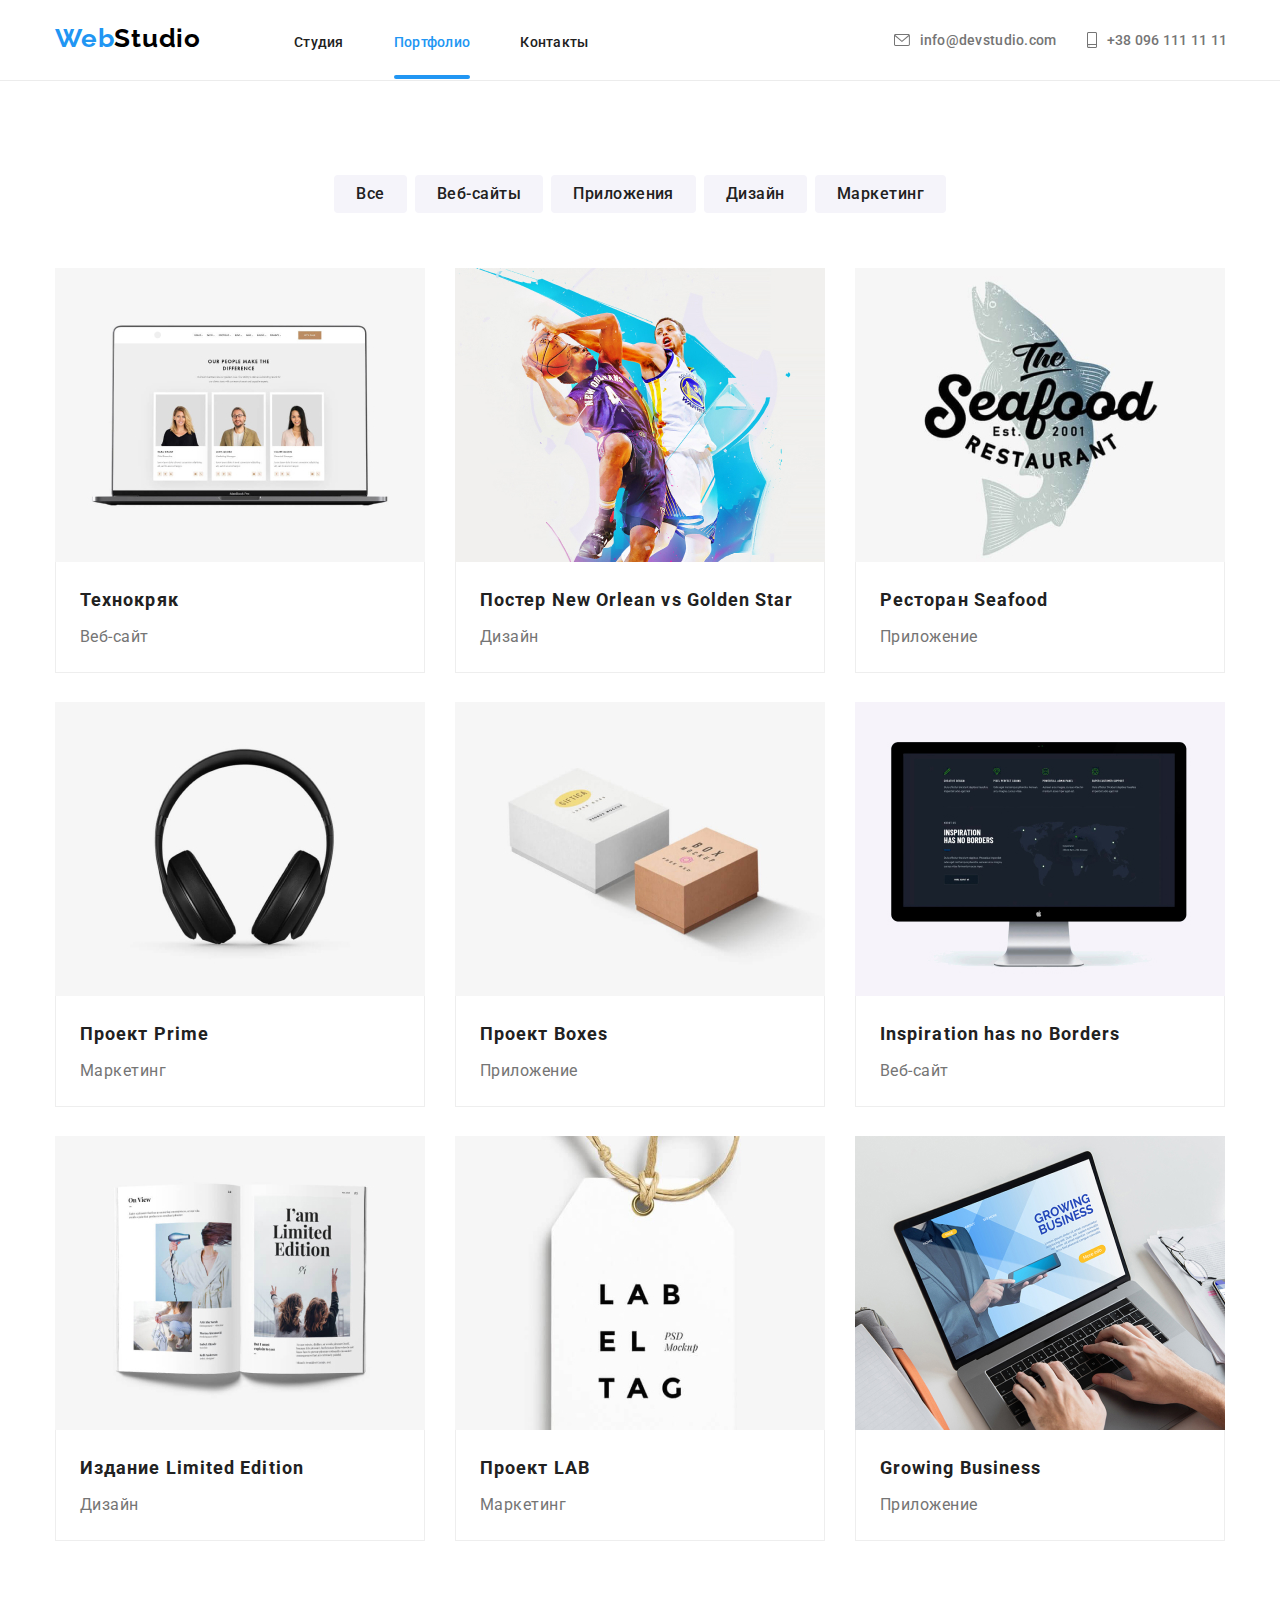
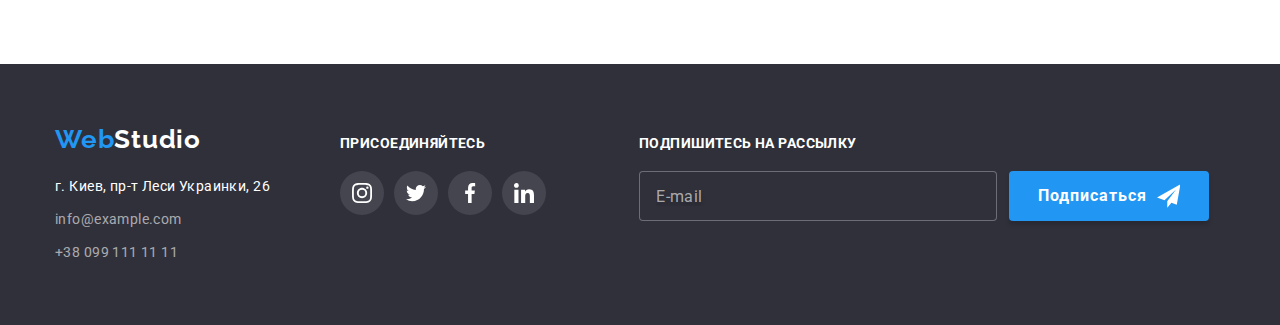
==== commit 6fd36562: "редактирует путь картинок" ====
--- a/portfolio.html
+++ b/portfolio.html
@@ -11,53 +11,53 @@
     <link rel="stylesheet" href="./css/portfolio.min.css">
 </head>
 <body>
-    <!--HEADER-->
-    <header class="header">
-        <div class="container">
-            <nav class="navigation">
-                <div class="header-mobile">
-                    <a class="logo header__link link" href="./index.html" aria-label="WebStudio" lang="en">Web<span class="logo--reverse">Studio</span></a>
-                    <button type="button" class="header__menu-button is-open" aria-expanded="false" aria-controls="header__menu-container" data-menu-button>
-                        <svg class="menu-button__svg" aria-label="переключатель мобильного меню">
-                            <use class="icon-menu" href="./images/svg/sprite.svg#icon-menu"> </use>
-                            <use class="icon-cross" href="./images/svg/sprite.svg#icon-close"> </use>
-                        </svg>
-                    </button>
-                </div>
-                <div class="header__menu-container is-open" id="menu-container" data-menu>
-                    <ul class="navigation__list list">
-                        <li class="navigation__list-item">
-                            <a class="navigation__list-link header__link link" href="./index.html">Студия</a>
-                        </li>
-                        <li class="navigation__list-item">
-                            <a class="navigation__list-link header__link link active-page" href="./portfolio.html">Портфолио</a>
-                        </li>
-                        <li class="navigation__list-item">
-                            <a class="navigation__list-link header__link link" href="">Контакты</a>
-                        </li>
-                    </ul>
-                    <ul class="contact-list list">
-                        <li class="contact-list__item">
-                            <a class="contact-list__link header__link link"                                    
-                            href="mailto:info@devstudio.com"> 
-                                <svg class="contact-list__svg contact-list__svg--envelope">
-                                    <use href="./images/svg/sprite.svg#icon-envelope"> </use>
-                                </svg> 
-                            info@devstudio.com</a>  
-                        </li>
-                        <li class="contact-list__item">
-                            <a class="contact-list__link header__link link" 
-                            href="tel:+380961111111">
-                                <svg class="contact-list__svg contact-list__svg--smartphone">
-                                    <use href="./images/svg/sprite.svg#icon-smartphone"> </use>
-                                </svg>
-                            +38 096 111 11 11</a>
-                        </li>
-                    </ul>    
-                </div>
-            </nav>
-        </div>           
-    </header>
+   <!--HEADER-->
+   <header class="header">
+    <div class="container">
+        <nav class="navigation">
+            <div class="header-mobile">
+                <a class="logo header__link link" href="./index.html" aria-label="WebStudio" lang="en">Web<span class="logo--reverse">Studio</span></a>
+                <button type="button" class="header__menu-button" aria-expanded="false" data-menu-button>
+                    <svg class="menu-button__svg" aria-label="переключатель мобильного меню">
+                        <use class="icon-menu" href="./images/svg/sprite.svg#icon-menu"> </use>
+                        <use class="icon-cross" href="./images/svg/sprite.svg#icon-close"> </use>
+                    </svg>
+                </button>
+            </div>
+            <div class="header__menu-container" id="menu-container" data-menu>
+                <ul class="navigation__list list">
+                    <li class="navigation__list-item">
+                        <a class="navigation__list-link header__link link" href="./index.html">Студия</a>
+                    </li>
+                    <li class="navigation__list-item">
+                        <a class="navigation__list-link header__link link active-page" href="./portfolio.html">Портфолио</a>
+                    </li>
+                    <li class="navigation__list-item">
+                        <a class="navigation__list-link header__link link" href="">Контакты</a>
+                    </li>
+                </ul>
+                <ul class="contact-list list">
+                    <li class="contact-list__item">
+                        <a class="contact-list__link header__link link"                                    
+                        href="mailto:info@devstudio.com"> 
+                            <svg class="contact-list__svg contact-list__svg--envelope">
+                                <use href="./images/svg/sprite.svg#icon-envelope"> </use>
+                            </svg> 
+                        info@devstudio.com</a>  
+                    </li>
+                    <li class="contact-list__item">
+                        <a class="contact-list__link header__link link" 
+                        href="tel:+380961111111">
+                            <svg class="contact-list__svg contact-list__svg--smartphone">
+                                <use href="./images/svg/sprite.svg#icon-smartphone"> </use>
+                            </svg>
+                        +38 096 111 11 11</a>
+                    </li>
+                </ul>    
+            </div>
+        </nav>
+    </div>           
+</header>
     <main>
         <!--PORTFOLIO-->
         <section class="projects"> 
--- a/css/portfolio.min.css
+++ b/css/portfolio.min.css
@@ -1,2 +1,2 @@
-.social-list,.social-list__link{display:-webkit-box;display:-ms-flexbox;display:flex;-webkit-box-pack:center;-ms-flex-pack:center;justify-content:center}*,*::before,*::after{margin:0;padding:0}body{font-family:'Roboto', sans-serif;min-width:480px}.list{list-style:none}.link{text-decoration:none}.address{font-style:normal}img{display:block;max-width:100%;height:auto}.container{padding:0 15px;margin:0 auto}@media screen and (min-width: 480px){.container{width:480px}}@media screen and (min-width: 768px){.container{width:768px}}@media screen and (min-width: 1200px){.container{width:1200px}}.visually-hidden{position:absolute !important;clip:rect(1px 1px 1px 1px);clip:rect(1px, 1px, 1px, 1px);padding:0 !important;border:0 !important;height:1px !important;width:1px !important;overflow:hidden}.logo{display:block;font-family:"Raleway",sans-serif;font-style:normal;font-weight:700;font-size:24px;line-height:1.192;letter-spacing:.03em;color:#2196F3}.header .logo{margin-right:93px}.header .logo--reverse{color:#000}@media screen and (min-width: 1200px){.logo .logo{font-weight:700;font-size:2px;line-height:1.192;letter-spacing:.03em}}.footer .logo{margin-bottom:20px}.footer .logo--reverse{color:#fff}.section-title{margin-bottom:50px;font-weight:700;font-size:28px;line-height:1.178;letter-spacing:.03em;text-align:center;color:#212121}@media screen and (min-width: 1200px){.section-title{font-weight:700;font-size:36px;line-height:1.167;letter-spacing:.03em}}.navigation{display:-webkit-box;display:-ms-flexbox;display:flex;-ms-flex-line-pack:center;align-content:center;-webkit-box-align:baseline;-ms-flex-align:baseline;align-items:baseline}.navigation__list{display:block;margin-right:auto;margin-left:auto;width:480 px}.navigation__list-link{font-weight:500;font-size:18px;line-height:1.167;letter-spacing:.02em;color:#212121;-webkit-transition:color 250ms cubic-bezier(0.4, 0, 0.2, 1);transition:color 250ms cubic-bezier(0.4, 0, 0.2, 1)}.navigation__list-link:hover,.navigation__list-link:focus{color:#2196F3}.navigation__list-item{text-align:center}.active-page{text-align:center;position:relative;color:#2196F3}.header .active-page{padding-bottom:8px;display:inline-block;-webkit-box-align:center;-ms-flex-align:center;align-items:center}.active-page::after{position:absolute;bottom:0;content:"";display:block;-ms-flex-item-align:center;-ms-grid-row-align:center;align-self:center;width:100%;height:4px;background-color:#2196F3;border-radius:4px}.contact-list__link{display:-webkit-box;display:-ms-flexbox;display:flex;-webkit-box-align:center;-ms-flex-align:center;align-items:center;-webkit-box-pack:center;-ms-flex-pack:center;justify-content:center;height:16px;font-weight:500;font-size:18px;line-height:1.167;letter-spacing:.02em;color:#757575;-webkit-transition:color 250ms cubic-bezier(0.4, 0, 0.2, 1);transition:color 250ms cubic-bezier(0.4, 0, 0.2, 1)}.contact-list__link:hover,.contact-list__link:focus{color:#2196F3}.contact-list__svg{margin-right:10px;fill:#757575;-webkit-transition:fill 250ms cubic-bezier(0.4, 0, 0.2, 1);transition:fill 250ms cubic-bezier(0.4, 0, 0.2, 1)}.contact-list-link:hover .contact-list__svg,.contact-list-link:focus .contact-list__svg{fill:#2196F3}.contact-list__svg--envelope{width:16px;height:12px}.contact-list__svg--smartphone{width:10px;height:16px}.contact-list__item:not(:last-child){margin-bottom:16px}.contact-list__item{display:block}.header__menu-button{display:-webkit-inline-box;display:-ms-inline-flexbox;display:inline-flex;margin:0;padding:0;border:none;background-color:transparent;cursor:pointer}.menu-button__svg{width:40px;height:40px;fill:#000}.header__menu-button:focus .menu-button__svg,.header__menu-button:hover .menu-button__svg{fill:#2196F3}@media screen and (min-width: 768px){.header__menu-button{display:none}}.header__menu-button .icon-cross{display:none}.header__menu-button.is-open .icon-cross{display:block}.header__menu-button.is-open .icon-menu{display:none}.header__menu-container.is-open{display:block}@media screen and (max-width: 767px){.header{position:relative;max-height:60px;min-width:480px}.header-mobile{display:-webkit-box;display:-ms-flexbox;display:flex;-webkit-box-align:center;-ms-flex-align:center;align-items:center;-webkit-box-pack:justify;-ms-flex-pack:justify;justify-content:space-between;width:100%;height:60px;padding:16px 0}.navigation{-webkit-box-pack:justify;-ms-flex-pack:justify;justify-content:space-between}.navigation__list{margin-bottom:60px}.navigation__list-item:not(:last-child){margin-bottom:40px}.header__menu-container{display:none;position:absolute;top:100%;left:0;z-index:10;padding:60px 20px;width:100%;height:393px;background-color:#fff;border-top:1px solid #ECECEC}.contact-list__item{text-align:center}}@media screen and (min-width: 768px){.header{max-height:80px}.header .active-page{padding-bottom:29px}.navigation .header__menu-container{display:-webkit-box;display:-ms-flexbox;display:flex}.navigation__list{display:-webkit-box;display:-ms-flexbox;display:flex;margin-right:84px}.navigation__list-link{font-weight:500;font-size:14px;line-height:1.143;letter-spacing:.02em}.navigation__list-item:not(:last-child){margin-right:50px}.contact-list{display:block;margin-right:0}.contact-list__link{font-weight:500;font-size:12px;line-height:1.167;letter-spacing:.02em}.contact-list__item:not(:last-child){margin-bottom:10px}.header{display:-webkit-box;display:-ms-flexbox;display:flex;padding:25px 0;height:80px}.header__menu-container{height:90px}}@media screen and (min-width: 1200px){.contact-list{display:-webkit-box;display:-ms-flexbox;display:flex;height:16px}.contact-list__item:not(:last-child){margin-right:30px}.contact-list__link{font-weight:500;font-size:14px;line-height:1.143;letter-spacing:.02em}.navigation__list{margin-right:305px}}.footer{padding:60px 0;min-height:603px;background-color:#2F303A;min-width:480px}.address__item{display:block}.address__item:not(:last-child){margin-bottom:9px}.address__item--place{margin-bottom:9px;font-weight:400;font-size:14px;line-height:1.714;letter-spacing:.03em;color:#fff;-webkit-transition:color 250ms cubic-bezier(0.4, 0, 0.2, 1);transition:color 250ms cubic-bezier(0.4, 0, 0.2, 1)}.address__item--place:hover,.address__item--place:focus{color:#2196F3}.address__item--contact{font-weight:400;font-size:14px;line-height:1.714;letter-spacing:.03em;color:rgba(255,255,255,0.6);-webkit-transition:color 250ms cubic-bezier(0.4, 0, 0.2, 1);transition:color 250ms cubic-bezier(0.4, 0, 0.2, 1)}.address__item--contact:hover,.address__item--contact:focus{color:#2196F3}.address-wrapper{-ms-flex-line-pack:center;align-content:center;margin:0 auto}.join-us{width:206px;height:80px;margin:0 auto}.join-us__slogan,.submit__slogan{display:block;margin-bottom:20px;font-weight:700;font-size:14px;line-height:1.143;letter-spacing:.03em;text-transform:uppercase;color:#fff}.submit__email{width:358px;height:50px;margin-bottom:20px;padding:15px 16px;border:1px solid rgba(255,255,255,0.3);border-radius:4px;background-color:#2F303A;color:#fff}.submit__button{display:-webkit-box;display:-ms-flexbox;display:flex;-webkit-box-align:center;-ms-flex-align:center;align-items:center;width:200px;height:50px;padding:10px 29px;background:#2196F3;border:none;-webkit-box-shadow:0px 4px 4px rgba(0,0,0,0.15);box-shadow:0px 4px 4px rgba(0,0,0,0.15);border-radius:4px;font-weight:700;font-size:16px;line-height:1.875;letter-spacing:.06em;color:#fff;cursor:pointer}.submit__svg{margin-left:10px;width:24px;height:24px;fill:#fff}.submit__form input::-webkit-input-placeholder{font-weight:400;font-size:16px;line-height:1.25;letter-spacing:.03em;color:rgba(255,255,255,0.6);text-shadow:0px 4px 4px rgba(0,0,0,0.25);width:100%}.submit__form input:-ms-input-placeholder{font-weight:400;font-size:16px;line-height:1.25;letter-spacing:.03em;color:rgba(255,255,255,0.6);text-shadow:0px 4px 4px rgba(0,0,0,0.25);width:100%}.submit__form input::-ms-input-placeholder{font-weight:400;font-size:16px;line-height:1.25;letter-spacing:.03em;color:rgba(255,255,255,0.6);text-shadow:0px 4px 4px rgba(0,0,0,0.25);width:100%}.submit__form input::placeholder{font-weight:400;font-size:16px;line-height:1.25;letter-spacing:.03em;color:rgba(255,255,255,0.6);text-shadow:0px 4px 4px rgba(0,0,0,0.25);width:100%}@media screen and (max-width: 767px){.address{margin-bottom:60px}.join-us{margin-bottom:60px}}@media screen and (min-width: 768px){.tablet-wrapper{display:-webkit-box;display:-ms-flexbox;display:flex;-webkit-box-align:baseline;-ms-flex-align:baseline;align-items:baseline}.footer{min-height:463px}}@media screen and (max-width: 1119px){.footer{text-align:center}.join-us__slogan,.submit__slogan{text-align:center}.submit{margin:0 auto}.submit__button{margin:0 auto}}@media screen and (min-width: 768px) and (max-width: 1119px){.tablet-wrapper{margin-bottom:60px}.address-wrapper{margin-right:165px}}@media screen and (min-width: 1200px){.footer .container{display:-webkit-box;display:-ms-flexbox;display:flex;-ms-flex-wrap:wrap;flex-wrap:wrap;-webkit-box-align:baseline;-ms-flex-align:baseline;align-items:baseline}.address-wrapper{margin-right:70px}.join-us{margin-right:93px}.submit__form{display:-webkit-box;display:-ms-flexbox;display:flex}.submit__email{margin-right:12px}.footer{min-height:252px}}.social-list__item:not(:last-child){margin-right:10px}.social-list__link{-webkit-box-align:center;-ms-flex-align:center;align-items:center;width:44px;height:44px;border-radius:50%;-webkit-transition:background-color 250ms cubic-bezier(0.4, 0, 0.2, 1);transition:background-color 250ms cubic-bezier(0.4, 0, 0.2, 1)}.footer .social-list__link{background-color:rgba(255,255,255,0.1)}.social-list__link:hover,.social-list__link:focus{background-color:#2196F3}.social-list__svg{width:20px;height:20px;fill:#AFB1B8;-webkit-transition:fill 250ms cubic-bezier(0.4, 0, 0.2, 1);transition:fill 250ms cubic-bezier(0.4, 0, 0.2, 1)}.footer .social-list__svg{fill:#fff}.social-list__link:hover .social-list__svg,.social-list__link:focus .social-list__svg{fill:#fff}.projects{padding:60px 0;border-top:1px solid #ECECEC;min-width:480px}.projects__filter-list{display:-webkit-box;display:-ms-flexbox;display:flex;-ms-flex-wrap:wrap;flex-wrap:wrap;margin-bottom:40px}.projects__filter-list-item:nth-child(-n+3){margin-bottom:15px}.projects__filter-list-item:not(:last-child){margin-right:8px}.projects__filter-list-button{padding:6px 22px;min-width:73px;height:38px;font-weight:500;font-size:16px;line-height:1.625;letter-spacing:.03em;text-align:center;color:#212121;background-color:#F5F4FA;border-radius:4px;border:none;cursor:pointer;-webkit-transition:color 250ms cubic-bezier(0.4, 0, 0.2, 1),background-color 250ms cubic-bezier(0.4, 0, 0.2, 1),-webkit-box-shadow 250ms cubic-bezier(0.4, 0, 0.2, 1);transition:color 250ms cubic-bezier(0.4, 0, 0.2, 1),background-color 250ms cubic-bezier(0.4, 0, 0.2, 1),-webkit-box-shadow 250ms cubic-bezier(0.4, 0, 0.2, 1);transition:color 250ms cubic-bezier(0.4, 0, 0.2, 1),background-color 250ms cubic-bezier(0.4, 0, 0.2, 1),box-shadow 250ms cubic-bezier(0.4, 0, 0.2, 1);transition:color 250ms cubic-bezier(0.4, 0, 0.2, 1),background-color 250ms cubic-bezier(0.4, 0, 0.2, 1),box-shadow 250ms cubic-bezier(0.4, 0, 0.2, 1),-webkit-box-shadow 250ms cubic-bezier(0.4, 0, 0.2, 1)}.projects__filter-list-button:hover,.projects__filter-list-button:focus{color:#fff;background-color:#2196F3;-webkit-box-shadow:0px 3px 1px rgba(0,0,0,0.1),0px 1px 2px rgba(0,0,0,0.08),0px 2px 2px rgba(0,0,0,0.12);box-shadow:0px 3px 1px rgba(0,0,0,0.1),0px 1px 2px rgba(0,0,0,0.08),0px 2px 2px rgba(0,0,0,0.12)}.projects__list-item{width:450px;height:404px}.projects__list .projects__list-item:not(:last-child){margin-bottom:30px}.projects__list-link{display:block;-webkit-transition:-webkit-box-shadow 250ms cubic-bezier(0.4, 0, 0.2, 1);transition:-webkit-box-shadow 250ms cubic-bezier(0.4, 0, 0.2, 1);transition:box-shadow 250ms cubic-bezier(0.4, 0, 0.2, 1);transition:box-shadow 250ms cubic-bezier(0.4, 0, 0.2, 1), -webkit-box-shadow 250ms cubic-bezier(0.4, 0, 0.2, 1)}.projects__list-link:hover,.projects__list-link:focus{-webkit-box-shadow:0px 1px 1px rgba(0,0,0,0.12),0px 4px 4px rgba(0,0,0,0.06),1px 4px 6px rgba(0,0,0,0.16);box-shadow:0px 1px 1px rgba(0,0,0,0.12),0px 4px 4px rgba(0,0,0,0.06),1px 4px 6px rgba(0,0,0,0.16)}.projects__list-title{margin-bottom:4px;font-weight:700;font-size:18px;line-height:2;letter-spacing:.06em;color:#212121}.projects__list-description{font-weight:400;font-size:16px;line-height:1.875;letter-spacing:.03em;color:#757575}.projects__list-image-box{position:relative;overflow:hidden}.projects__list-image{width:100%}.projects__card-content{padding:20px 24px;border-bottom:1px solid #eee;border-left:1px solid #eee;border-right:1px solid #eee}.projects__overlay{display:-webkit-box;display:-ms-flexbox;display:flex;position:absolute;bottom:0;left:0;padding:63px 24px;width:100%;height:100%;background-color:rgba(33,150,243,0.9);font-weight:400;font-size:18px;line-height:1.556;letter-spacing:.03em;color:#fff;-webkit-transform:translateY(100%);transform:translateY(100%);-webkit-transition:-webkit-transform 250ms cubic-bezier(0.4, 0, 0.2, 1);transition:-webkit-transform 250ms cubic-bezier(0.4, 0, 0.2, 1);transition:transform 250ms cubic-bezier(0.4, 0, 0.2, 1);transition:transform 250ms cubic-bezier(0.4, 0, 0.2, 1), -webkit-transform 250ms cubic-bezier(0.4, 0, 0.2, 1)}.projects__list-link:hover .projects__overlay,.projects__list-link:focus .projects__overlay{-webkit-transform:translateY(0);transform:translateY(0)}@media screen and (min-width: 768px){.projects__filter-list{-webkit-box-pack:center;-ms-flex-pack:center;justify-content:center}.projects__list{display:-webkit-box;display:-ms-flexbox;display:flex;-ms-flex-wrap:wrap;flex-wrap:wrap}.projects__list-item{width:354px}}@media screen and (min-width: 768px) and (max-width: 1119px){.projects__list-item:nth-child(2n+1){margin-right:30px}}@media screen and (min-width: 1200px){.projects{padding:94px 0}.projects__list-item{width:370px;margin-right:30px}.projects__list-item:nth-child(3n){margin-right:0}.projects__list-item:nth-last-child(n+7){margin-bottom:0}}
+.social-list,.social-list__link{display:-webkit-box;display:-ms-flexbox;display:flex;-webkit-box-pack:center;-ms-flex-pack:center;justify-content:center}*,*::before,*::after{margin:0;padding:0}body{font-family:'Roboto', sans-serif;min-width:480px}.list{list-style:none}.link{text-decoration:none}.address{font-style:normal}img{display:block;max-width:100%;height:auto}.container{padding:0 15px;margin:0 auto}@media screen and (min-width: 480px){.container{width:480px}}@media screen and (min-width: 768px){.container{width:768px}}@media screen and (min-width: 1200px){.container{width:1200px}}.visually-hidden{position:absolute !important;clip:rect(1px 1px 1px 1px);clip:rect(1px, 1px, 1px, 1px);padding:0 !important;border:0 !important;height:1px !important;width:1px !important;overflow:hidden}.logo{display:block;font-family:"Raleway",sans-serif;font-style:normal;font-weight:700;font-size:24px;line-height:1.192;letter-spacing:.03em;color:#2196F3}.header .logo{margin-right:88px}.header .logo--reverse{color:#000}.footer .logo{margin-bottom:20px}.footer .logo--reverse{color:#fff}@media screen and (min-width: 768px){.header .logo{margin-right:88px}}@media screen and (min-width: 1200px){.logo{font-weight:700;font-size:26px;line-height:1.192;letter-spacing:.03em}}@media screen and (min-width: 1200px){.header .logo{margin-right:93px}}.section-title{margin-bottom:50px;font-weight:700;font-size:28px;line-height:1.178;letter-spacing:.03em;text-align:center;color:#212121}@media screen and (min-width: 1200px){.section-title{font-weight:700;font-size:36px;line-height:1.167;letter-spacing:.03em}}.navigation{display:-webkit-box;display:-ms-flexbox;display:flex;-ms-flex-line-pack:center;align-content:center;-webkit-box-align:baseline;-ms-flex-align:baseline;align-items:baseline}.navigation__list{display:block;margin-right:auto;margin-left:auto;width:480px}.navigation__list-link{font-weight:500;font-size:18px;line-height:1.167;letter-spacing:.02em;color:#212121;-webkit-transition:color 250ms cubic-bezier(0.4, 0, 0.2, 1);transition:color 250ms cubic-bezier(0.4, 0, 0.2, 1)}.navigation__list-link:hover,.navigation__list-link:focus{color:#2196F3}.navigation__list-item{text-align:center}.active-page{text-align:center;position:relative;color:#2196F3}.header .active-page{padding-bottom:8px;display:inline-block;-webkit-box-align:center;-ms-flex-align:center;align-items:center}.active-page::after{position:absolute;bottom:0;content:"";display:block;-ms-flex-item-align:center;-ms-grid-row-align:center;align-self:center;width:100%;height:4px;background-color:#2196F3;border-radius:4px}.contact-list__link{display:-webkit-box;display:-ms-flexbox;display:flex;-webkit-box-align:center;-ms-flex-align:center;align-items:center;-webkit-box-pack:center;-ms-flex-pack:center;justify-content:center;height:16px;font-weight:500;font-size:18px;line-height:1.167;letter-spacing:.02em;color:#757575;-webkit-transition:color 250ms cubic-bezier(0.4, 0, 0.2, 1);transition:color 250ms cubic-bezier(0.4, 0, 0.2, 1)}.contact-list__link:hover,.contact-list__link:focus{color:#2196F3}.contact-list__svg{margin-right:10px;fill:#757575;-webkit-transition:fill 250ms cubic-bezier(0.4, 0, 0.2, 1);transition:fill 250ms cubic-bezier(0.4, 0, 0.2, 1)}.contact-list__svg--envelope{width:16px;height:12px}.contact-list__svg--smartphone{width:10px;height:16px}.contact-list__item{display:block}.contact-list__link:hover .contact-list__svg,.contact-list__link:focus .contact-list__svg{fill:#2196F3}.header__menu-button{display:-webkit-inline-box;display:-ms-inline-flexbox;display:inline-flex;margin:0;padding:0;border:none;background-color:transparent;cursor:pointer}.menu-button__svg{width:40px;height:40px;fill:#000}.header__menu-button:focus .menu-button__svg,.header__menu-button:hover .menu-button__svg{fill:#2196F3}@media screen and (min-width: 768px){.header__menu-button{display:none}}.header__menu-button .icon-cross{display:none}.header__menu-button.is-open .icon-cross{display:block}.header__menu-button.is-open .icon-menu{display:none}.header__menu-container.is-open{display:block}@media screen and (max-width: 767px){.header{position:relative;max-height:60px;min-width:480px}.header-mobile{display:-webkit-box;display:-ms-flexbox;display:flex;-webkit-box-align:center;-ms-flex-align:center;align-items:center;-webkit-box-pack:justify;-ms-flex-pack:justify;justify-content:space-between;width:100%;height:60px;padding:16px 0}.navigation{-webkit-box-pack:justify;-ms-flex-pack:justify;justify-content:space-between}.navigation__list{margin-bottom:60px}.navigation__list-item:not(:last-child){margin-bottom:40px}.header__menu-container{display:none;position:absolute;top:100%;left:0;z-index:10;padding:60px 20px;width:100%;height:393px;background-color:#fff;border-top:1px solid #ECECEC}.contact-list__item{text-align:center}.contact-list__item:not(:last-child){margin-bottom:16px}}@media screen and (min-width: 768px){.header{display:-webkit-box;display:-ms-flexbox;display:flex;-ms-flex-line-pack:center;align-content:center}.header .container{height:80px;-webkit-box-align:center;-ms-flex-align:center;align-items:center}.header .active-page{padding-bottom:29px}.navigation{height:100%}.navigation .header__menu-container{display:-webkit-box;display:-ms-flexbox;display:flex;-webkit-box-align:center;-ms-flex-align:center;align-items:center;height:80px;width:100%}.navigation__list{display:-webkit-box;display:-ms-flexbox;display:flex;-webkit-box-align:center;-ms-flex-align:center;align-items:center;margin-right:83px;height:100%;width:100%}.navigation__list-link{font-weight:500;font-size:14px;line-height:1.143;letter-spacing:.02em}.navigation__list-item:not(:last-child){margin-right:50px}.navigation__list-item{height:14px}}@media screen and (min-width: 768px) and (max-width: 1199px){.contact-list{display:block}.contact-list__link{font-weight:500;font-size:12px;line-height:1.167;letter-spacing:.02em;-webkit-box-pack:left;-ms-flex-pack:left;justify-content:left}.contact-list__item:not(:last-child){margin-bottom:10px}.contact-list__item{text-align:left}}@media screen and (min-width: 1200px){.contact-list{display:-webkit-box;display:-ms-flexbox;display:flex;-webkit-box-pack:end;-ms-flex-pack:end;justify-content:end;-webkit-box-align:center;-ms-flex-align:center;align-items:center}.contact-list__item:not(:last-child){margin-right:30px}.contact-list__link{font-weight:500;font-size:14px;line-height:1.143;letter-spacing:.02em;height:14px;width:-webkit-max-content;width:-moz-max-content;width:max-content}.navigation__list{margin-right:305px}}.footer{padding:60px 0;min-height:603px;background-color:#2F303A;min-width:480px}.address__item{display:block}.address__item:not(:last-child){margin-bottom:9px}.address__item--place{margin-bottom:9px;font-weight:400;font-size:14px;line-height:1.714;letter-spacing:.03em;color:#fff;-webkit-transition:color 250ms cubic-bezier(0.4, 0, 0.2, 1);transition:color 250ms cubic-bezier(0.4, 0, 0.2, 1)}.address__item--place:hover,.address__item--place:focus{color:#2196F3}.address__item--contact{font-weight:400;font-size:14px;line-height:1.714;letter-spacing:.03em;color:rgba(255,255,255,0.6);-webkit-transition:color 250ms cubic-bezier(0.4, 0, 0.2, 1);transition:color 250ms cubic-bezier(0.4, 0, 0.2, 1)}.address__item--contact:hover,.address__item--contact:focus{color:#2196F3}.address-wrapper{-ms-flex-line-pack:center;align-content:center;margin:0 auto}.join-us{width:206px;height:80px;margin:0 auto}.join-us__slogan,.submit__slogan{display:block;margin-bottom:20px;font-weight:700;font-size:14px;line-height:1.143;letter-spacing:.03em;text-transform:uppercase;color:#fff}.submit__email{width:358px;height:50px;margin-bottom:20px;padding:15px 16px;border:1px solid rgba(255,255,255,0.3);border-radius:4px;background-color:#2F303A;color:#fff}.submit__button{display:-webkit-box;display:-ms-flexbox;display:flex;-webkit-box-align:center;-ms-flex-align:center;align-items:center;width:200px;height:50px;padding:10px 29px;background:#2196F3;border:none;-webkit-box-shadow:0px 4px 4px rgba(0,0,0,0.15);box-shadow:0px 4px 4px rgba(0,0,0,0.15);border-radius:4px;font-weight:700;font-size:16px;line-height:1.875;letter-spacing:.06em;color:#fff;cursor:pointer}.submit__svg{margin-left:10px;width:24px;height:24px;fill:#fff}.submit__form input::-webkit-input-placeholder{font-weight:400;font-size:16px;line-height:1.25;letter-spacing:.03em;color:rgba(255,255,255,0.6);text-shadow:0px 4px 4px rgba(0,0,0,0.25);width:100%}.submit__form input:-ms-input-placeholder{font-weight:400;font-size:16px;line-height:1.25;letter-spacing:.03em;color:rgba(255,255,255,0.6);text-shadow:0px 4px 4px rgba(0,0,0,0.25);width:100%}.submit__form input::-ms-input-placeholder{font-weight:400;font-size:16px;line-height:1.25;letter-spacing:.03em;color:rgba(255,255,255,0.6);text-shadow:0px 4px 4px rgba(0,0,0,0.25);width:100%}.submit__form input::placeholder{font-weight:400;font-size:16px;line-height:1.25;letter-spacing:.03em;color:rgba(255,255,255,0.6);text-shadow:0px 4px 4px rgba(0,0,0,0.25);width:100%}@media screen and (max-width: 767px){.address{margin-bottom:60px}.join-us{margin-bottom:60px}}@media screen and (min-width: 768px){.tablet-wrapper{display:-webkit-box;display:-ms-flexbox;display:flex;-webkit-box-align:baseline;-ms-flex-align:baseline;align-items:baseline}.footer{min-height:463px}}@media screen and (max-width: 1119px){.footer{text-align:center}.join-us__slogan,.submit__slogan{text-align:center}.submit{margin:0 auto}.submit__button{margin:0 auto}}@media screen and (min-width: 768px) and (max-width: 1119px){.tablet-wrapper{margin-bottom:60px}.address-wrapper{margin-right:165px}}@media screen and (min-width: 1200px){.footer .container{display:-webkit-box;display:-ms-flexbox;display:flex;-ms-flex-wrap:wrap;flex-wrap:wrap;-webkit-box-align:baseline;-ms-flex-align:baseline;align-items:baseline}.address-wrapper{margin-right:70px}.join-us{margin-right:93px}.submit__form{display:-webkit-box;display:-ms-flexbox;display:flex}.submit__email{margin-right:12px}.footer{min-height:252px}}.social-list__item:not(:last-child){margin-right:10px}.social-list__link{-webkit-box-align:center;-ms-flex-align:center;align-items:center;width:44px;height:44px;border-radius:50%;-webkit-transition:background-color 250ms cubic-bezier(0.4, 0, 0.2, 1);transition:background-color 250ms cubic-bezier(0.4, 0, 0.2, 1)}.footer .social-list__link{background-color:rgba(255,255,255,0.1)}.social-list__link:hover,.social-list__link:focus{background-color:#2196F3}.social-list__svg{width:20px;height:20px;fill:#AFB1B8;-webkit-transition:fill 250ms cubic-bezier(0.4, 0, 0.2, 1);transition:fill 250ms cubic-bezier(0.4, 0, 0.2, 1)}.footer .social-list__svg{fill:#fff}.social-list__link:hover .social-list__svg,.social-list__link:focus .social-list__svg{fill:#fff}.projects{padding:60px 0;border-top:1px solid #ECECEC;min-width:480px}.projects__filter-list{display:-webkit-box;display:-ms-flexbox;display:flex;-ms-flex-wrap:wrap;flex-wrap:wrap;margin-bottom:40px}.projects__filter-list-item:nth-child(-n+3){margin-bottom:15px}.projects__filter-list-item:not(:last-child){margin-right:8px}.projects__filter-list-button{padding:6px 22px;min-width:73px;height:38px;font-weight:500;font-size:16px;line-height:1.625;letter-spacing:.03em;text-align:center;color:#212121;background-color:#F5F4FA;border-radius:4px;border:none;cursor:pointer;-webkit-transition:color 250ms cubic-bezier(0.4, 0, 0.2, 1),background-color 250ms cubic-bezier(0.4, 0, 0.2, 1),-webkit-box-shadow 250ms cubic-bezier(0.4, 0, 0.2, 1);transition:color 250ms cubic-bezier(0.4, 0, 0.2, 1),background-color 250ms cubic-bezier(0.4, 0, 0.2, 1),-webkit-box-shadow 250ms cubic-bezier(0.4, 0, 0.2, 1);transition:color 250ms cubic-bezier(0.4, 0, 0.2, 1),background-color 250ms cubic-bezier(0.4, 0, 0.2, 1),box-shadow 250ms cubic-bezier(0.4, 0, 0.2, 1);transition:color 250ms cubic-bezier(0.4, 0, 0.2, 1),background-color 250ms cubic-bezier(0.4, 0, 0.2, 1),box-shadow 250ms cubic-bezier(0.4, 0, 0.2, 1),-webkit-box-shadow 250ms cubic-bezier(0.4, 0, 0.2, 1)}.projects__filter-list-button:hover,.projects__filter-list-button:focus{color:#fff;background-color:#2196F3;-webkit-box-shadow:0px 3px 1px rgba(0,0,0,0.1),0px 1px 2px rgba(0,0,0,0.08),0px 2px 2px rgba(0,0,0,0.12);box-shadow:0px 3px 1px rgba(0,0,0,0.1),0px 1px 2px rgba(0,0,0,0.08),0px 2px 2px rgba(0,0,0,0.12)}.projects__list-item{width:450px;height:404px}.projects__list .projects__list-item:not(:last-child){margin-bottom:30px}.projects__list-link{display:block;-webkit-transition:-webkit-box-shadow 250ms cubic-bezier(0.4, 0, 0.2, 1);transition:-webkit-box-shadow 250ms cubic-bezier(0.4, 0, 0.2, 1);transition:box-shadow 250ms cubic-bezier(0.4, 0, 0.2, 1);transition:box-shadow 250ms cubic-bezier(0.4, 0, 0.2, 1), -webkit-box-shadow 250ms cubic-bezier(0.4, 0, 0.2, 1)}.projects__list-link:hover,.projects__list-link:focus{-webkit-box-shadow:0px 1px 1px rgba(0,0,0,0.12),0px 4px 4px rgba(0,0,0,0.06),1px 4px 6px rgba(0,0,0,0.16);box-shadow:0px 1px 1px rgba(0,0,0,0.12),0px 4px 4px rgba(0,0,0,0.06),1px 4px 6px rgba(0,0,0,0.16)}.projects__list-title{margin-bottom:4px;font-weight:700;font-size:18px;line-height:2;letter-spacing:.06em;color:#212121}.projects__list-description{font-weight:400;font-size:16px;line-height:1.875;letter-spacing:.03em;color:#757575}.projects__list-image-box{position:relative;overflow:hidden}.projects__list-image{width:100%}.projects__card-content{padding:20px 24px;border-bottom:1px solid #eee;border-left:1px solid #eee;border-right:1px solid #eee}.projects__overlay{display:-webkit-box;display:-ms-flexbox;display:flex;position:absolute;bottom:0;left:0;padding:63px 24px;width:100%;height:100%;background-color:rgba(33,150,243,0.9);font-weight:400;font-size:18px;line-height:1.556;letter-spacing:.03em;color:#fff;-webkit-transform:translateY(100%);transform:translateY(100%);-webkit-transition:-webkit-transform 250ms cubic-bezier(0.4, 0, 0.2, 1);transition:-webkit-transform 250ms cubic-bezier(0.4, 0, 0.2, 1);transition:transform 250ms cubic-bezier(0.4, 0, 0.2, 1);transition:transform 250ms cubic-bezier(0.4, 0, 0.2, 1), -webkit-transform 250ms cubic-bezier(0.4, 0, 0.2, 1)}.projects__list-link:hover .projects__overlay,.projects__list-link:focus .projects__overlay{-webkit-transform:translateY(0);transform:translateY(0)}@media screen and (min-width: 768px){.projects__filter-list{-webkit-box-pack:center;-ms-flex-pack:center;justify-content:center}.projects__list{display:-webkit-box;display:-ms-flexbox;display:flex;-ms-flex-wrap:wrap;flex-wrap:wrap}.projects__list-item{width:354px}}@media screen and (min-width: 768px) and (max-width: 1119px){.projects__list-item:nth-child(2n+1){margin-right:30px}}@media screen and (min-width: 1200px){.projects{padding:94px 0}.projects__list-item{width:370px;margin-right:30px}.projects__list-item:nth-child(3n){margin-right:0}.projects__list-item:nth-last-child(n+7){margin-bottom:0}}
 /*# sourceMappingURL=portfolio.min.css.map */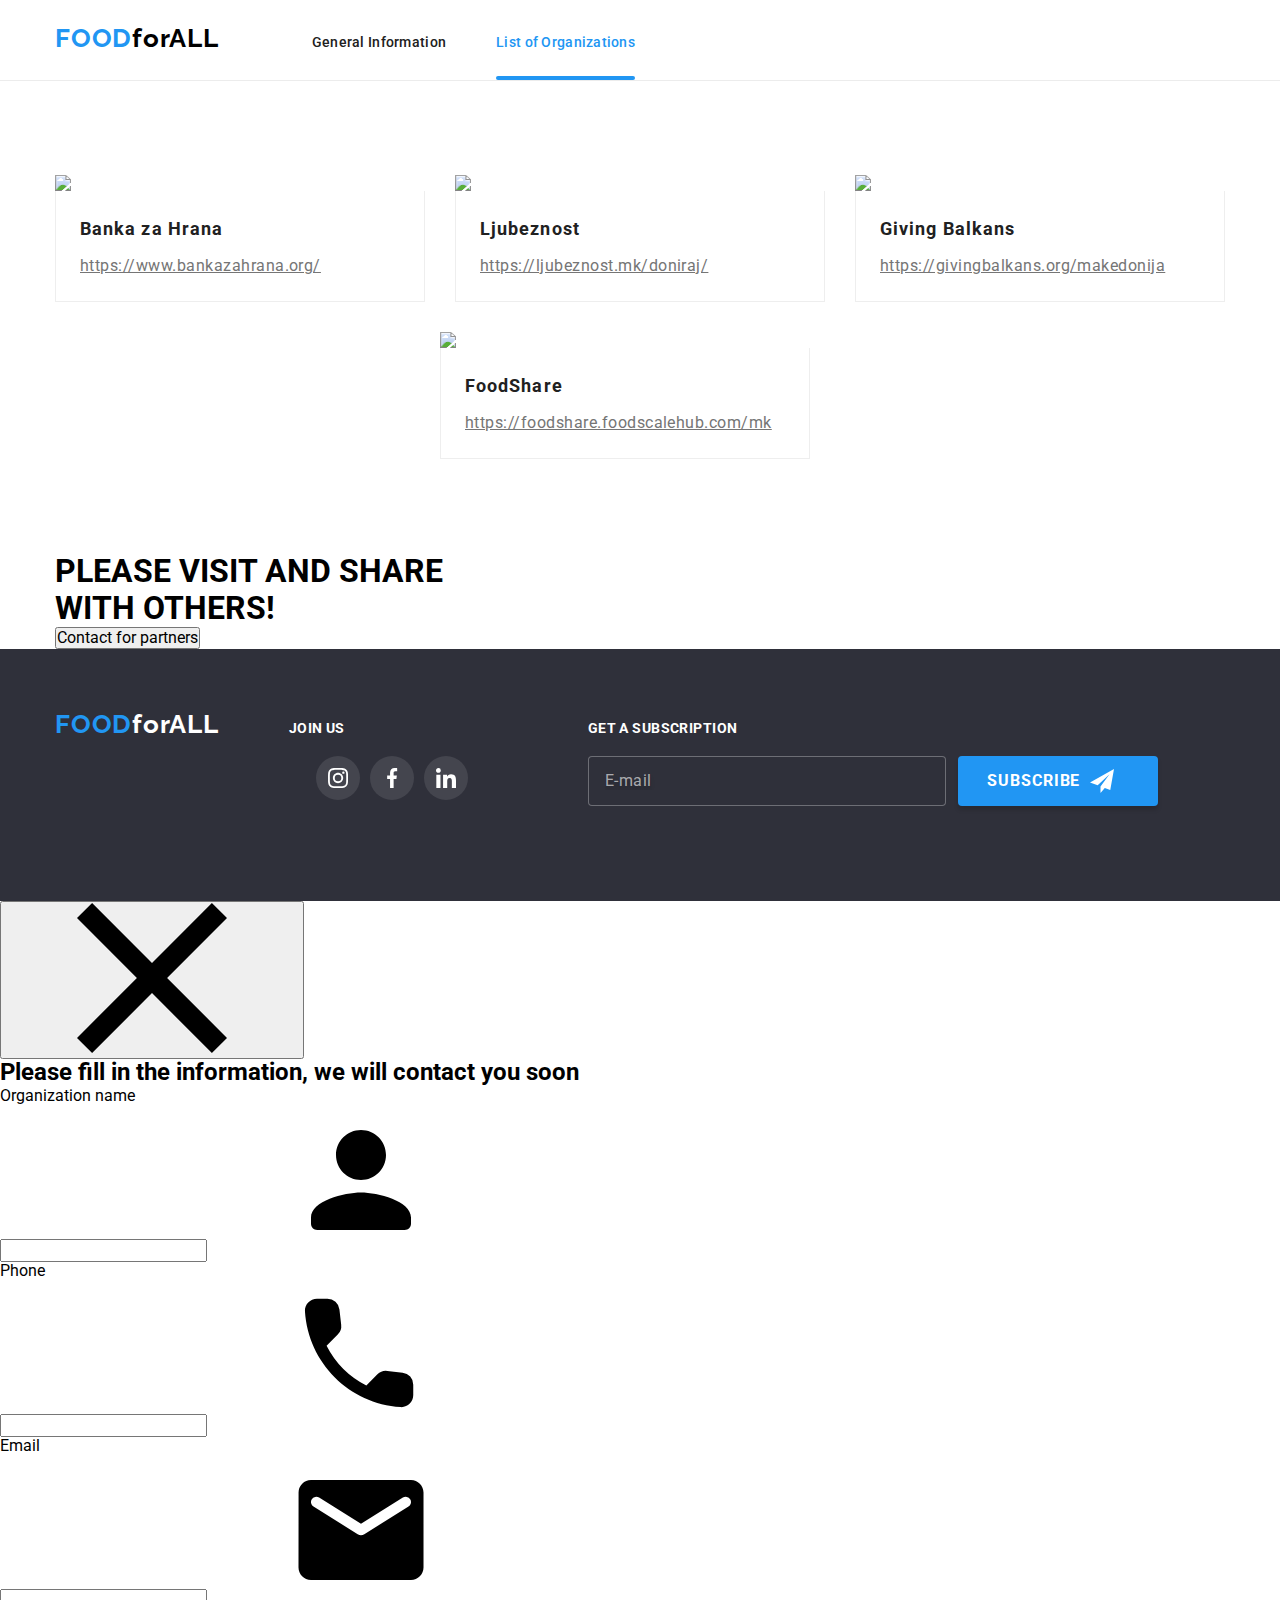
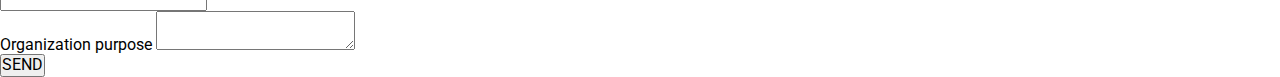
==== commit c35203c4: "fix" ====
--- a/portfolio.html
+++ b/portfolio.html
@@ -3,7 +3,7 @@
 <head>
     <meta charset="UTF-8">
     <meta name="viewport" content="width=device-width, initial-scale=1.0"/>
-    <title>Портфолио</title>
+    <title>FOODforALL</title>
     <link rel="stylesheet" href="https://cdnjs.cloudflare.com/ajax/libs/modern-normalize/1.0.0/modern-normalize.css">
     <link 
         href="https://fonts.googleapis.com/css2?family=Raleway:wght@700&family=Roboto:wght@400;500;700;900&display=swap" 
@@ -16,7 +16,7 @@
     <div class="container">
         <nav class="navigation">
             <div class="header-mobile">
-                <a class="logo header__link link" href="./index.html" aria-label="WebStudio" lang="en">Web<span class="logo--reverse">Studio</span></a>
+                <a class="logo header__link link" href="./index.html" aria-label="WebStudio" lang="en">FOOD<span class="logo--reverse">forALL</span></a>
                 <button type="button" class="header__menu-button" aria-expanded="false" data-menu-button>
                     <svg class="menu-button__svg" aria-label="переключатель мобильного меню">
                         <use class="icon-menu" href="./images/svg/sprite.svg#icon-menu"> </use>
@@ -27,233 +27,100 @@
             <div class="header__menu-container" id="menu-container" data-menu>
                 <ul class="navigation__list list">
                     <li class="navigation__list-item">
-                        <a class="navigation__list-link header__link link" href="./index.html">Студия</a>
+                        <a class="navigation__list-link header__link link" href="./index.html">General Information</a>
                     </li>
                     <li class="navigation__list-item">
-                        <a class="navigation__list-link header__link link active-page" href="./portfolio.html">Портфолио</a>
-                    </li>
-                    <li class="navigation__list-item">
-                        <a class="navigation__list-link header__link link" href="">Контакты</a>
-                    </li>
-                </ul>
-                <ul class="contact-list list">
-                    <li class="contact-list__item">
-                        <a class="contact-list__link header__link link"                                    
-                        href="mailto:info@devstudio.com"> 
-                            <svg class="contact-list__svg contact-list__svg--envelope">
-                                <use href="./images/svg/sprite.svg#icon-envelope"> </use>
-                            </svg> 
-                        info@devstudio.com</a>  
-                    </li>
-                    <li class="contact-list__item">
-                        <a class="contact-list__link header__link link" 
-                        href="tel:+380961111111">
-                            <svg class="contact-list__svg contact-list__svg--smartphone">
-                                <use href="./images/svg/sprite.svg#icon-smartphone"> </use>
-                            </svg>
-                        +38 096 111 11 11</a>
-                    </li>
-                </ul>    
+                        <a class="navigation__list-link header__link link active-page" href="./portfolio.html">List of Organizations</a>
+                    </li>
+                </ul>  
             </div>
         </nav>
     </div>           
 </header>
     <main>
         <!--PORTFOLIO-->
+
         <section class="projects"> 
             <div class="container">
-                <h1 class="section-title" hidden>Список проектов </h1>
-                <ul class="projects__filter-list list">
-                    <li class="projects__filter-list-item">
-                        <button class="projects__filter-list-button" type="button">Все</button>
-                    </li>
-                    <li class="projects__filter-list-item">
-                        <button class="projects__filter-list-button" type="button">Веб-сайты</button>
-                    </li>
-                    <li class="projects__filter-list-item">
-                        <button class="projects__filter-list-button" type="button">Приложения</button>
-                    </li>
-                    <li class="projects__filter-list-item">
-                        <button class="projects__filter-list-button" type="button">Дизайн</button>
-                    </li>
-                    <li class="projects__filter-list-item">
-                        <button class="projects__filter-list-button" type="button">Маркетинг</button>
-                    </li>
-                </ul>
-                <ul class="projects__list list">
-                    <li class="projects__list-item">
-                        <a class="projects__list-link link" href="">
-                            <div class="projects__list-image-box">
-                                <picture>
-                                    <source srcset="./images/portfolio/project-1-desktop.jpg 1x, ./images/portfolio/project-1-desktop@2x.jpg 2x" media="(min-width: 1200px)">
-                                    <source srcset="./images/portfolio/project-1-tablet.jpg 1x, ./images/portfolio/project-1-tablet@2x.jpg 2x" media="(min-width: 768px)">
-                                    <source srcset="./images/portfolio/project-1-mobile.jpg 1x, ./images/portfolio/project-1-mobile@2x.jpg 2x" media="(min-width: 320px)">
-                                    <img src="./images/portfolio/project-1-mobile.jpg" alt="изображение проекта технокряк на ноутбуке" class="projects__list-image">
-                                </picture> 
-                                <div class="projects__overlay"> 
-                                <p class="projects__overlay-text">Технокряк это современная площадка распространения коронавируса. Компании используют эту платформу для цифрового шпионажа и атак на защищённые сервера конкурентов.</p>
+              
+                <ul class="projects__list list" style="display: flex; justify-content: space-around;">
+                    <li class="projects__list-item">
+                        <a class="projects__list-link link" href="">
+                            <div class="projects__list-image-box">
+                                <picture>
+                                  
+                                    <img src="./images/portfolio/first.png"  class="projects__list-image">
+                                </picture> 
+                                <div class="projects__overlay"> 
+                                <p class="projects__overlay-text">Banka za Hrana is a Macedonian organization focused on combating hunger and poverty by collecting surplus food from producers, distributors, and retailers. They sort, store, and distribute this food to socially vulnerable individuals and families, including those living in poverty, single parents, people with disabilities, and the elderly. Through partnerships with humanitarian organizations, Banka za Hrana works to ensure that food reaches those in need, promoting social equality and helping to reduce food waste across the country.</p>
                                 </div>
                             </div>       
                             <div class="projects__card-content">
-                                <h2 class="projects__list-title">Технокряк</h2>
-                                <p class="projects__list-description">Веб-сайт</p>
-                            </div>
-                        </a>
-                    </li>
-                    <li class="projects__list-item">
-                        <a class="projects__list-link link" href="">
-                            <div class="projects__list-image-box">
-                                <picture>
-                                    <source srcset="./images/portfolio/project-2-desktop.jpg 1x, ./images/portfolio/project-2-desktop@2x.jpg 2x" media="(min-width: 1200px)">
-                                    <source srcset="./images/portfolio/project-2-tablet.jpg 1x, ./images/portfolio/project-2-tablet@2x.jpg 2x" media="(min-width: 768px)">
-                                    <source srcset="./images/portfolio/project-2-mobile.jpg 1x, ./images/portfolio/project-2-mobile@2x.jpg 2x" media="(min-width: 320px)">
-                                    <img src="./images/portfolio/project-2-mobile.jpg" alt="постер нью-орлеан и голден стар" class="projects__list-image">
-                                </picture> 
-                                <div class="projects__overlay"> 
-                                    <p class="projects__overlay-text">Технокряк это современная площадка распространения коронавируса. Компании используют эту платформу для цифрового шпионажа и атак на защищённые сервера конкурентов.</p>
-                                </div>
-                            </div>
-                            <div class="projects__card-content">
-                                <h2 class="projects__list-title">Постер <span lang="en">New Orlean vs Golden Star</span></h2>
-                                <p class="projects__list-description">Дизайн</p>
-                            </div>
-                        </a>
-                    </li>
-                    <li class="projects__list-item">
-                        <a class="projects__list-link link" href="">
-                            <div class="projects__list-image-box">
-                                <picture>
-                                    <source srcset="./images/portfolio/project-3-desktop.jpg 1x, ./images/portfolio/project-3-desktop@2x.jpg 2x" media="(min-width: 1200px)">
-                                    <source srcset="./images/portfolio/project-3-tablet.jpg 1x, ./images/portfolio/project-3-tablet@2x.jpg 2x" media="(min-width: 768px)">
-                                    <source srcset="./images/portfolio/project-3-mobile.jpg 1x, ./images/portfolio/project-3-mobile@2x.jpg 2x" media="(min-width: 320px)">
-                                    <img src="./images/portfolio/project-3-mobile.jpg" alt="эмблема ресторана сифуд" class="projects__list-image">
-                                </picture> 
-                                <div class="projects__overlay"> 
-                                    <p class="projects__overlay-text">Технокряк это современная площадка распространения коронавируса. Компании используют эту платформу для цифрового шпионажа и атак на защищённые сервера конкурентов.</p>
-                                </div>
-                            </div>
-                            <div class="projects__card-content">
-                                <h2 class="projects__list-title">Ресторан <span lang="en">Seafood</span></h2>
-                                <p class="projects__list-description">Приложение</p>
-                            </div>
-                        </a>
-                    </li>
-                    <li class="projects__list-item">
-                        <a class="projects__list-link link" href="">
-                            <div class="projects__list-image-box">
-                                <picture>
-                                    <source srcset="./images/portfolio/project-4-desktop.jpg 1x, ./images/portfolio/project-4-desktop@2x.jpg 2x" media="(min-width: 1200px)">
-                                    <source srcset="./images/portfolio/project-4-tablet.jpg 1x, ./images/portfolio/project-4-tablet@2x.jpg 2x" media="(min-width: 768px)">
-                                    <source srcset="./images/portfolio/project-4-mobile.jpg 1x, ./images/portfolio/project-4-mobile@2x.jpg 2x" media="(min-width: 320px)">
-                                    <img src="./images/portfolio/project-4-mobile.jpg" alt="наушники" class="projects__list-image">
-                                </picture> 
-                                <div class="projects__overlay"> 
-                                    <p class="projects__overlay-text">Технокряк это современная площадка распространения коронавируса. Компании используют эту платформу для цифрового шпионажа и атак на защищённые сервера конкурентов.</p>
-                                </div>
-                            </div>
-                            <div class="projects__card-content">
-                                <h2 class="projects__list-title">Проект <span lang="en">Prime</span></h2>
-                                <p class="projects__list-description">Маркетинг</p>
-                            </div>
-                        </a>
-                    </li>
-                    <li class="projects__list-item">
-                        <a class="projects__list-link link" href="">
-                            <div class="projects__list-image-box">
-                                <picture>
-                                    <source srcset="./images/portfolio/project-5-desktop.jpg 1x, ./images/portfolio/project-5-desktop@2x.jpg 2x" media="(min-width: 1200px)">
-                                    <source srcset="./images/portfolio/project-5-tablet.jpg 1x, ./images/portfolio/project-5-tablet@2x.jpg 2x" media="(min-width: 768px)">
-                                    <source srcset="./images/portfolio/project-5-mobile.jpg 1x, ./images/portfolio/project-5-mobile@2x.jpg 2x" media="(min-width: 320px)">
-                                    <img src="./images/portfolio/project-5-mobile.jpg" alt="две коробочки" class="projects__list-image">
-                                </picture> 
-                                <div class="projects__overlay"> 
-                                    <p class="projects__overlay-text">Технокряк это современная площадка распространения коронавируса. Компании используют эту платформу для цифрового шпионажа и атак на защищённые сервера конкурентов.</p>
-                                </div>
-                            </div>
-                            <div class="projects__card-content">
-                                <h2 class="projects__list-title">Проект <span lang="en">Boxes</span></h2>
-                                <p class="projects__list-description">Приложение</p>
-                            </div>
-                        </a>
-                    </li>
-                    <li class="projects__list-item">
-                        <a class="projects__list-link link" href="">
-                            <div class="projects__list-image-box">
-                                <picture>
-                                    <source srcset="./images/portfolio/project-6-desktop.jpg 1x, ./images/portfolio/project-6-desktop@2x.jpg 2x" media="(min-width: 1200px)">
-                                    <source srcset="./images/portfolio/project-6-tablet.jpg 1x, ./images/portfolio/project-6-tablet@2x.jpg 2x" media="(min-width: 768px)">
-                                    <source srcset="./images/portfolio/project-6-mobile.jpg 1x, ./images/portfolio/project-6-mobile@2x.jpg 2x" media="(min-width: 320px)">
-                                    <img src="./images/portfolio/project-6-mobile.jpg" alt="веб-сайт инспирейшен хез ноу бордерс открытый в браузере на экране" class="projects__list-image">
-                                </picture> 
-                                <div class="projects__overlay"> 
-                                    <p class="projects__overlay-text">Технокряк это современная площадка распространения коронавируса. Компании используют эту платформу для цифрового шпионажа и атак на защищённые сервера конкурентов.</p>
-                                </div>
-                            </div>
-                            <div class="projects__card-content">
-                                <h2 lang="en" class="projects__list-title">Inspiration has no Borders</h2>
-                                <p class="projects__list-description">Веб-сайт</p>
-                            </div>
-                        </a>
-                    </li>
-                    <li class="projects__list-item">
-                        <a class="projects__list-link link" href="">
-                            <div class="projects__list-image-box">
-                                <picture>
-                                    <source srcset="./images/portfolio/project-7-desktop.jpg 1x, ./images/portfolio/project-7-desktop@2x.jpg 2x" media="(min-width: 1200px)">
-                                    <source srcset="./images/portfolio/project-7-tablet.jpg 1x, ./images/portfolio/project-7-tablet@2x.jpg 2x" media="(min-width: 768px)">
-                                    <source srcset="./images/portfolio/project-7-mobile.jpg 1x, ./images/portfolio/project-7-mobile@2x.jpg 2x" media="(min-width: 320px)">
-                                    <img src="./images/portfolio/project-7-mobile.jpg" alt="открытое издание лимитед едишн" class="projects__list-image">
-                                </picture> 
-                                <div class="projects__overlay"> 
-                                    <p class="projects__overlay-text">Технокряк это современная площадка распространения коронавируса. Компании используют эту платформу для цифрового шпионажа и атак на защищённые сервера конкурентов.</p>
-                                </div>
-                            </div>
-                            <div class="projects__card-content">
-                                <h2 class="projects__list-title">Издание <span lang="en">Limited Edition</span></h2>
-                                <p class="projects__list-description">Дизайн</p>
-                            </div>
-                        </a>
-                    </li>
-                    <li class="projects__list-item">
-                        <a class="projects__list-link link" href="">
-                            <div class="projects__list-image-box">
-                                <picture>
-                                    <source srcset="./images/portfolio/project-8-desktop.jpg 1x, ./images/portfolio/project-8-desktop@2x.jpg 2x" media="(min-width: 1200px)">
-                                    <source srcset="./images/portfolio/project-8-tablet.jpg 1x, ./images/portfolio/project-8-tablet@2x.jpg 2x" media="(min-width: 768px)">
-                                    <source srcset="./images/portfolio/project-8-mobile.jpg 1x, ./images/portfolio/project-8-mobile@2x.jpg 2x" media="(min-width: 320px)">
-                                    <img src="./images/portfolio/project-8-mobile.jpg" alt="бирка с названием проекта лаб" class="projects__list-image">
-                                </picture> 
-                                <div class="projects__overlay"> 
-                                    <p class="projects__overlay-text">Технокряк это современная площадка распространения коронавируса. Компании используют эту платформу для цифрового шпионажа и атак на защищённые сервера конкурентов.</p>
-                                </div>
-                            </div>
-                            <div class="projects__card-content">
-                                <h2 class="projects__list-title">Проект <span lang="en">LAB</span></h2>
-                                <p class="projects__list-description">Маркетинг</p>
-                            </div>
-                        </a>
-                    </li>
-                    <li class="projects__list-item">
-                        <a class="projects__list-link link" href="">
-                            <div class="projects__list-image-box">
-                                <picture>
-                                    <source srcset="./images/portfolio/project-9-desktop.jpg 1x, ./images/portfolio/project-9-desktop@2x.jpg 2x" media="(min-width: 1200px)">
-                                    <source srcset="./images/portfolio/project-9-tablet.jpg 1x, ./images/portfolio/project-9-tablet@2x.jpg 2x" media="(min-width: 768px)">
-                                    <source srcset="./images/portfolio/project-9-mobile.jpg 1x, ./images/portfolio/project-9-mobile@2x.jpg 2x" media="(min-width: 320px)">
-                                    <img src="./images/portfolio/project-9-mobile.jpg" alt="приложение гроуин бизнес открытое в браузере на ноутбуке пользователя" class="projects__list-image">
-                                </picture> 
-                                <div class="projects__overlay"> 
-                                    <p class="projects__overlay-text">Технокряк это современная площадка распространения коронавируса. Компании используют эту платформу для цифрового шпионажа и атак на защищённые сервера конкурентов.</p>
-                                </div>
-                            </div>
-                            <div class="projects__card-content">
-                                <h2 lang="en" class="projects__list-title">Growing Business</h2>
-                                <p class="projects__list-description">Приложение</p>
+                                <h2 class="projects__list-title">Banka za Hrana</h2>
+                                <a class="projects__list-description" href="https://www.bankazahrana.org/" target="_blank">https://www.bankazahrana.org/</p>
+                            </div>
+                        </a>
+                    </li>
+                    <li class="projects__list-item">
+                        <a class="projects__list-link link" href="">
+                            <div class="projects__list-image-box">
+                                <picture>
+                                
+                                    <img src="./images/portfolio/second.png" class="projects__list-image">
+                                </picture> 
+                                <div class="projects__overlay"> 
+                                    <p class="projects__overlay-text">Ljubeznost is a non-profit and non-governmental organization dedicated to providing essential support to socially vulnerable families and homeless individuals. They rely on donations to distribute food, hygiene products, medicine, and other necessities to those in need. By contributing to their cause, individuals help ease the hardships faced by the most disadvantaged members of society.</p>
+                                </div>
+                            </div>
+                            <div class="projects__card-content">
+                                <h2 class="projects__list-title">Ljubeznost</h2>
+                                <a class="projects__list-description" href="https://ljubeznost.mk/doniraj/" target="_blank">https://ljubeznost.mk/doniraj/</p>
+                            </div>
+                        </a>
+                    </li>
+                    <li class="projects__list-item">
+                        <a class="projects__list-link link" href="">
+                            <div class="projects__list-image-box">
+                                <picture>
+                                   
+                                    <img src="./images/portfolio/third.png" class="projects__list-image">
+                                </picture> 
+                                <div class="projects__overlay"> 
+                                    <p class="projects__overlay-text">Giving Balkans is the first philanthropy database for the Western Balkans, aiming to create a transparent and sustainable philanthropic ecosystem. It collects and shares data on donations made by individuals, corporations, and private foundations since 2015. This platform provides valuable insights for both donors and non-profit organizations to enhance decision-making and planning in the region.</p>
+                                </div>
+                            </div>
+                            <div class="projects__card-content">
+                                <h2 class="projects__list-title">Giving Balkans</span></h2>
+                                <a class="projects__list-description" href="https://givingbalkans.org/makedonija" target="_blank">https://givingbalkans.org/makedonija</p>
+
+                            </div>
+                        </a>
+                    </li>
+                    <li class="projects__list-item">
+                        <a class="projects__list-link link" href="">
+                            <div class="projects__list-image-box">
+                                <picture>
+                                   
+                                    <img src="./images/portfolio/fourth.png"  class="projects__list-image">
+                                </picture> 
+                                <div class="projects__overlay"> 
+                                    <p class="projects__overlay-text">FoodShare is a platform dedicated to redistributing surplus food to charitable organizations and humanitarian causes, helping reduce food waste and support local communities. It connects businesses, such as farmers and retailers, with organizations that assist people in need. By participating, individuals and companies contribute to minimizing food waste, saving resources, and combating environmental issues like climate change.</p>
+                                </div>
+                            </div>
+                            <div class="projects__card-content">
+                                <h2 class="projects__list-title">FoodShare</span></h2>
+                                <a class="projects__list-description" href="https://foodshare.foodscalehub.com/mk" target="_blank">https://foodshare.foodscalehub.com/mk</p>
                             </div>
                         </a>
                     </li>
                 </ul>
             </div>        
+        </section>
+        <section class="hero">
+            <div class="container">
+                <h1 class="hero__title">PLEASE VISIT AND SHARE  <br>WITH OTHERS!</h1>
+                <button class="modal-button" type="button" data-modal-open>Contact for partners</button> 
+            </div>
         </section>
     </main>
     <!--FOOTER-->
@@ -261,15 +128,15 @@
         <div class="container">
             <div class="tablet-wrapper">
                 <div class="address-wrapper"> 
-                    <a class="logo link" href="./index.html" aria-label="WebStudio" lang="en">Web<span class="logo--reverse">Studio</span></a>
-                    <address class="address">
+                    <a class="logo link" href="./index.html" aria-label="WebStudio" lang="en">FOOD<span class="logo--reverse">forALL</span></a>
+                    <!-- <address class="address">
                         <a class="address__item address__item--place link" href="https://goo.gl/maps/fexX8swV8cYwK8N79" target="blank">г. Киев, пр-т Леси Украинки, 26</a>
                         <a class="address__item address__item--contact link" href="mailto:info@example.com">info@example.com</a>
                         <a class="address__item address__item--contact link" href="+380991111111">+38 099 111 11 11</a>
-                    </address>
+                    </address> -->
                 </div>
                 <div class="join-us">
-                    <b class="join-us__slogan">Присоединяйтесь</b>
+                    <b class="join-us__slogan">JOIN US</b>
                     <ul class="social-list list">
                         <li class="social-list__item">
                             <a class="social-list__link" href="">
@@ -278,13 +145,13 @@
                                 </svg>
                             </a>
                         </li>
-                        <li class="social-list__item">
+                        <!-- <li class="social-list__item">
                             <a class="social-list__link" href="">
                                 <svg class="social-list__svg">
                                     <use href="./images/svg/sprite.svg#icon-twitter"></use>
                                 </svg>
                             </a>
-                        </li>
+                        </li> -->
                         <li class="social-list__item">
                                 <a class="social-list__link" href="">
                                     <svg class="social-list__svg">
@@ -303,10 +170,10 @@
                 </div>
             </div>
             <div class="submit">
-                <b class="submit__slogan">Подпишитесь на рассылку</b>
+                <b class="submit__slogan">Get a subscription</b>
                 <form class="submit__form" action="#">
                     <input class="submit__email" type="email" name="user-email" placeholder="E-mail">
-                    <button class="submit__button" type="submit">Подписаться
+                    <button class="submit__button" type="submit">SUBSCRIBE
                             <svg class="submit__svg">
                                 <use href="./images/svg/sprite.svg#icon-send"></use>
                             </svg>
@@ -315,6 +182,52 @@
             </div>
         </div>
     </footer>
+     <!--MODAL-->
+     <div class="backdrop is-hidden" data-modal>
+        <div class="modal">
+            <button type="button" class="close-button" data-modal-close>
+                <svg class="close-button__svg"> 
+                    <use href="./images/svg/sprite.svg#icon-vector"> </use>
+                </svg>
+            </button>
+            <div class="modal-wrapper">
+                <h2 class="modal-slogan">Please fill in the information, we will contact you soon</h2>
+                <form action="#" method="GET" class="modal-form">
+                    <label class="modal-form__label" for="name">Organization name</label>
+                    <div class="modal-form__container">
+                        <input class="modal-form__input" type="text" name="user-name" id="name" minlength="2">
+                         <svg class="modal-form__svg">
+                            <use href="./images/svg/sprite.svg#icon-person-black"></use>
+                        </svg>
+                    </div>
+    
+                    <label class="modal-form__label" for="tel">Phone</label>
+                    <div class="modal-form__container">
+                        <input class="modal-form__input" type="tel" name="user-phone" id="tel">
+                        <svg class="modal-form__svg">
+                            <use href="./images/svg/sprite.svg#icon-phone-black"></use>
+                        </svg>
+                    </div>
+    
+                    <label class="modal-form__label" for="email">Email</label>
+                    <div class="modal-form__container">
+                        <input class="modal-form__input" type="email" name="user-email" id="email">
+                        <svg class="modal-form__svg">
+                            <use href="./images/svg/sprite.svg#icon-email-black"></use>
+                        </svg>
+                    </div>   
+    
+                    <label class="modal-form__label" for="comment">Organization purpose</label>
+                    <textarea class="modal-form__comment" name="user-comment" id="comment"></textarea>
+                   
+                    <div class="modal-form__policy">
+                        <button class="modal-button" type="submit">SEND</button>
+                    </div>
+                </form>    
+            </div>         
+        </div>
+    </div>
+    <script src="./js/modal.js"></script>
     <script src="./js/menu.js"></script>
 </body>
 </html>--- a/css/portfolio.min.css
+++ b/css/portfolio.min.css
@@ -1,2 +1,2 @@
-.social-list,.social-list__link{display:-webkit-box;display:-ms-flexbox;display:flex;-webkit-box-pack:center;-ms-flex-pack:center;justify-content:center}*,*::before,*::after{margin:0;padding:0}body{font-family:'Roboto', sans-serif;min-width:480px}.list{list-style:none}.link{text-decoration:none}.address{font-style:normal}img{display:block;max-width:100%;height:auto}.container{padding:0 15px;margin:0 auto}@media screen and (min-width: 480px){.container{width:480px}}@media screen and (min-width: 768px){.container{width:768px}}@media screen and (min-width: 1200px){.container{width:1200px}}.visually-hidden{position:absolute !important;clip:rect(1px 1px 1px 1px);clip:rect(1px, 1px, 1px, 1px);padding:0 !important;border:0 !important;height:1px !important;width:1px !important;overflow:hidden}.logo{display:block;font-family:"Raleway",sans-serif;font-style:normal;font-weight:700;font-size:24px;line-height:1.192;letter-spacing:.03em;color:#2196F3}.header .logo{margin-right:88px}.header .logo--reverse{color:#000}.footer .logo{margin-bottom:20px}.footer .logo--reverse{color:#fff}@media screen and (min-width: 768px){.header .logo{margin-right:88px}}@media screen and (min-width: 1200px){.logo{font-weight:700;font-size:26px;line-height:1.192;letter-spacing:.03em}}@media screen and (min-width: 1200px){.header .logo{margin-right:93px}}.section-title{margin-bottom:50px;font-weight:700;font-size:28px;line-height:1.178;letter-spacing:.03em;text-align:center;color:#212121}@media screen and (min-width: 1200px){.section-title{font-weight:700;font-size:36px;line-height:1.167;letter-spacing:.03em}}.navigation{display:-webkit-box;display:-ms-flexbox;display:flex;-ms-flex-line-pack:center;align-content:center;-webkit-box-align:baseline;-ms-flex-align:baseline;align-items:baseline}.navigation__list{display:block;margin-right:auto;margin-left:auto;width:480px}.navigation__list-link{font-weight:500;font-size:18px;line-height:1.167;letter-spacing:.02em;color:#212121;-webkit-transition:color 250ms cubic-bezier(0.4, 0, 0.2, 1);transition:color 250ms cubic-bezier(0.4, 0, 0.2, 1)}.navigation__list-link:hover,.navigation__list-link:focus{color:#2196F3}.navigation__list-item{text-align:center}.active-page{text-align:center;position:relative;color:#2196F3}.header .active-page{padding-bottom:8px;display:inline-block;-webkit-box-align:center;-ms-flex-align:center;align-items:center}.active-page::after{position:absolute;bottom:0;content:"";display:block;-ms-flex-item-align:center;-ms-grid-row-align:center;align-self:center;width:100%;height:4px;background-color:#2196F3;border-radius:4px}.contact-list__link{display:-webkit-box;display:-ms-flexbox;display:flex;-webkit-box-align:center;-ms-flex-align:center;align-items:center;-webkit-box-pack:center;-ms-flex-pack:center;justify-content:center;height:16px;font-weight:500;font-size:18px;line-height:1.167;letter-spacing:.02em;color:#757575;-webkit-transition:color 250ms cubic-bezier(0.4, 0, 0.2, 1);transition:color 250ms cubic-bezier(0.4, 0, 0.2, 1)}.contact-list__link:hover,.contact-list__link:focus{color:#2196F3}.contact-list__svg{margin-right:10px;fill:#757575;-webkit-transition:fill 250ms cubic-bezier(0.4, 0, 0.2, 1);transition:fill 250ms cubic-bezier(0.4, 0, 0.2, 1)}.contact-list__svg--envelope{width:16px;height:12px}.contact-list__svg--smartphone{width:10px;height:16px}.contact-list__item{display:block}.contact-list__link:hover .contact-list__svg,.contact-list__link:focus .contact-list__svg{fill:#2196F3}.header__menu-button{display:-webkit-inline-box;display:-ms-inline-flexbox;display:inline-flex;margin:0;padding:0;border:none;background-color:transparent;cursor:pointer}.menu-button__svg{width:40px;height:40px;fill:#000}.header__menu-button:focus .menu-button__svg,.header__menu-button:hover .menu-button__svg{fill:#2196F3}@media screen and (min-width: 768px){.header__menu-button{display:none}}.header__menu-button .icon-cross{display:none}.header__menu-button.is-open .icon-cross{display:block}.header__menu-button.is-open .icon-menu{display:none}.header__menu-container.is-open{display:block}@media screen and (max-width: 767px){.header{position:relative;max-height:60px;min-width:480px}.header-mobile{display:-webkit-box;display:-ms-flexbox;display:flex;-webkit-box-align:center;-ms-flex-align:center;align-items:center;-webkit-box-pack:justify;-ms-flex-pack:justify;justify-content:space-between;width:100%;height:60px;padding:16px 0}.navigation{-webkit-box-pack:justify;-ms-flex-pack:justify;justify-content:space-between}.navigation__list{margin-bottom:60px}.navigation__list-item:not(:last-child){margin-bottom:40px}.header__menu-container{display:none;position:absolute;top:100%;left:0;z-index:10;padding:60px 20px;width:100%;height:393px;background-color:#fff;border-top:1px solid #ECECEC}.contact-list__item{text-align:center}.contact-list__item:not(:last-child){margin-bottom:16px}}@media screen and (min-width: 768px){.header{display:-webkit-box;display:-ms-flexbox;display:flex;-ms-flex-line-pack:center;align-content:center}.header .container{height:80px;-webkit-box-align:center;-ms-flex-align:center;align-items:center}.header .active-page{padding-bottom:29px}.navigation{height:100%}.navigation .header__menu-container{display:-webkit-box;display:-ms-flexbox;display:flex;-webkit-box-align:center;-ms-flex-align:center;align-items:center;height:80px;width:100%}.navigation__list{display:-webkit-box;display:-ms-flexbox;display:flex;-webkit-box-align:center;-ms-flex-align:center;align-items:center;margin-right:83px;height:100%;width:100%}.navigation__list-link{font-weight:500;font-size:14px;line-height:1.143;letter-spacing:.02em}.navigation__list-item:not(:last-child){margin-right:50px}.navigation__list-item{height:14px}}@media screen and (min-width: 768px) and (max-width: 1199px){.contact-list{display:block}.contact-list__link{font-weight:500;font-size:12px;line-height:1.167;letter-spacing:.02em;-webkit-box-pack:left;-ms-flex-pack:left;justify-content:left}.contact-list__item:not(:last-child){margin-bottom:10px}.contact-list__item{text-align:left}}@media screen and (min-width: 1200px){.contact-list{display:-webkit-box;display:-ms-flexbox;display:flex;-webkit-box-pack:end;-ms-flex-pack:end;justify-content:end;-webkit-box-align:center;-ms-flex-align:center;align-items:center}.contact-list__item:not(:last-child){margin-right:30px}.contact-list__link{font-weight:500;font-size:14px;line-height:1.143;letter-spacing:.02em;height:14px;width:-webkit-max-content;width:-moz-max-content;width:max-content}.navigation__list{margin-right:305px}}.footer{padding:60px 0;min-height:603px;background-color:#2F303A;min-width:480px}.address__item{display:block}.address__item:not(:last-child){margin-bottom:9px}.address__item--place{margin-bottom:9px;font-weight:400;font-size:14px;line-height:1.714;letter-spacing:.03em;color:#fff;-webkit-transition:color 250ms cubic-bezier(0.4, 0, 0.2, 1);transition:color 250ms cubic-bezier(0.4, 0, 0.2, 1)}.address__item--place:hover,.address__item--place:focus{color:#2196F3}.address__item--contact{font-weight:400;font-size:14px;line-height:1.714;letter-spacing:.03em;color:rgba(255,255,255,0.6);-webkit-transition:color 250ms cubic-bezier(0.4, 0, 0.2, 1);transition:color 250ms cubic-bezier(0.4, 0, 0.2, 1)}.address__item--contact:hover,.address__item--contact:focus{color:#2196F3}.address-wrapper{-ms-flex-line-pack:center;align-content:center;margin:0 auto}.join-us{width:206px;height:80px;margin:0 auto}.join-us__slogan,.submit__slogan{display:block;margin-bottom:20px;font-weight:700;font-size:14px;line-height:1.143;letter-spacing:.03em;text-transform:uppercase;color:#fff}.submit__email{width:358px;height:50px;margin-bottom:20px;padding:15px 16px;border:1px solid rgba(255,255,255,0.3);border-radius:4px;background-color:#2F303A;color:#fff}.submit__button{display:-webkit-box;display:-ms-flexbox;display:flex;-webkit-box-align:center;-ms-flex-align:center;align-items:center;width:200px;height:50px;padding:10px 29px;background:#2196F3;border:none;-webkit-box-shadow:0px 4px 4px rgba(0,0,0,0.15);box-shadow:0px 4px 4px rgba(0,0,0,0.15);border-radius:4px;font-weight:700;font-size:16px;line-height:1.875;letter-spacing:.06em;color:#fff;cursor:pointer}.submit__svg{margin-left:10px;width:24px;height:24px;fill:#fff}.submit__form input::-webkit-input-placeholder{font-weight:400;font-size:16px;line-height:1.25;letter-spacing:.03em;color:rgba(255,255,255,0.6);text-shadow:0px 4px 4px rgba(0,0,0,0.25);width:100%}.submit__form input:-ms-input-placeholder{font-weight:400;font-size:16px;line-height:1.25;letter-spacing:.03em;color:rgba(255,255,255,0.6);text-shadow:0px 4px 4px rgba(0,0,0,0.25);width:100%}.submit__form input::-ms-input-placeholder{font-weight:400;font-size:16px;line-height:1.25;letter-spacing:.03em;color:rgba(255,255,255,0.6);text-shadow:0px 4px 4px rgba(0,0,0,0.25);width:100%}.submit__form input::placeholder{font-weight:400;font-size:16px;line-height:1.25;letter-spacing:.03em;color:rgba(255,255,255,0.6);text-shadow:0px 4px 4px rgba(0,0,0,0.25);width:100%}@media screen and (max-width: 767px){.address{margin-bottom:60px}.join-us{margin-bottom:60px}}@media screen and (min-width: 768px){.tablet-wrapper{display:-webkit-box;display:-ms-flexbox;display:flex;-webkit-box-align:baseline;-ms-flex-align:baseline;align-items:baseline}.footer{min-height:463px}}@media screen and (max-width: 1119px){.footer{text-align:center}.join-us__slogan,.submit__slogan{text-align:center}.submit{margin:0 auto}.submit__button{margin:0 auto}}@media screen and (min-width: 768px) and (max-width: 1119px){.tablet-wrapper{margin-bottom:60px}.address-wrapper{margin-right:165px}}@media screen and (min-width: 1200px){.footer .container{display:-webkit-box;display:-ms-flexbox;display:flex;-ms-flex-wrap:wrap;flex-wrap:wrap;-webkit-box-align:baseline;-ms-flex-align:baseline;align-items:baseline}.address-wrapper{margin-right:70px}.join-us{margin-right:93px}.submit__form{display:-webkit-box;display:-ms-flexbox;display:flex}.submit__email{margin-right:12px}.footer{min-height:252px}}.social-list__item:not(:last-child){margin-right:10px}.social-list__link{-webkit-box-align:center;-ms-flex-align:center;align-items:center;width:44px;height:44px;border-radius:50%;-webkit-transition:background-color 250ms cubic-bezier(0.4, 0, 0.2, 1);transition:background-color 250ms cubic-bezier(0.4, 0, 0.2, 1)}.footer .social-list__link{background-color:rgba(255,255,255,0.1)}.social-list__link:hover,.social-list__link:focus{background-color:#2196F3}.social-list__svg{width:20px;height:20px;fill:#AFB1B8;-webkit-transition:fill 250ms cubic-bezier(0.4, 0, 0.2, 1);transition:fill 250ms cubic-bezier(0.4, 0, 0.2, 1)}.footer .social-list__svg{fill:#fff}.social-list__link:hover .social-list__svg,.social-list__link:focus .social-list__svg{fill:#fff}.projects{padding:60px 0;border-top:1px solid #ECECEC;min-width:480px}.projects__filter-list{display:-webkit-box;display:-ms-flexbox;display:flex;-ms-flex-wrap:wrap;flex-wrap:wrap;margin-bottom:40px}.projects__filter-list-item:nth-child(-n+3){margin-bottom:15px}.projects__filter-list-item:not(:last-child){margin-right:8px}.projects__filter-list-button{padding:6px 22px;min-width:73px;height:38px;font-weight:500;font-size:16px;line-height:1.625;letter-spacing:.03em;text-align:center;color:#212121;background-color:#F5F4FA;border-radius:4px;border:none;cursor:pointer;-webkit-transition:color 250ms cubic-bezier(0.4, 0, 0.2, 1),background-color 250ms cubic-bezier(0.4, 0, 0.2, 1),-webkit-box-shadow 250ms cubic-bezier(0.4, 0, 0.2, 1);transition:color 250ms cubic-bezier(0.4, 0, 0.2, 1),background-color 250ms cubic-bezier(0.4, 0, 0.2, 1),-webkit-box-shadow 250ms cubic-bezier(0.4, 0, 0.2, 1);transition:color 250ms cubic-bezier(0.4, 0, 0.2, 1),background-color 250ms cubic-bezier(0.4, 0, 0.2, 1),box-shadow 250ms cubic-bezier(0.4, 0, 0.2, 1);transition:color 250ms cubic-bezier(0.4, 0, 0.2, 1),background-color 250ms cubic-bezier(0.4, 0, 0.2, 1),box-shadow 250ms cubic-bezier(0.4, 0, 0.2, 1),-webkit-box-shadow 250ms cubic-bezier(0.4, 0, 0.2, 1)}.projects__filter-list-button:hover,.projects__filter-list-button:focus{color:#fff;background-color:#2196F3;-webkit-box-shadow:0px 3px 1px rgba(0,0,0,0.1),0px 1px 2px rgba(0,0,0,0.08),0px 2px 2px rgba(0,0,0,0.12);box-shadow:0px 3px 1px rgba(0,0,0,0.1),0px 1px 2px rgba(0,0,0,0.08),0px 2px 2px rgba(0,0,0,0.12)}.projects__list-item{width:450px;height:404px}.projects__list .projects__list-item:not(:last-child){margin-bottom:30px}.projects__list-link{display:block;-webkit-transition:-webkit-box-shadow 250ms cubic-bezier(0.4, 0, 0.2, 1);transition:-webkit-box-shadow 250ms cubic-bezier(0.4, 0, 0.2, 1);transition:box-shadow 250ms cubic-bezier(0.4, 0, 0.2, 1);transition:box-shadow 250ms cubic-bezier(0.4, 0, 0.2, 1), -webkit-box-shadow 250ms cubic-bezier(0.4, 0, 0.2, 1)}.projects__list-link:hover,.projects__list-link:focus{-webkit-box-shadow:0px 1px 1px rgba(0,0,0,0.12),0px 4px 4px rgba(0,0,0,0.06),1px 4px 6px rgba(0,0,0,0.16);box-shadow:0px 1px 1px rgba(0,0,0,0.12),0px 4px 4px rgba(0,0,0,0.06),1px 4px 6px rgba(0,0,0,0.16)}.projects__list-title{margin-bottom:4px;font-weight:700;font-size:18px;line-height:2;letter-spacing:.06em;color:#212121}.projects__list-description{font-weight:400;font-size:16px;line-height:1.875;letter-spacing:.03em;color:#757575}.projects__list-image-box{position:relative;overflow:hidden}.projects__list-image{width:100%}.projects__card-content{padding:20px 24px;border-bottom:1px solid #eee;border-left:1px solid #eee;border-right:1px solid #eee}.projects__overlay{display:-webkit-box;display:-ms-flexbox;display:flex;position:absolute;bottom:0;left:0;padding:63px 24px;width:100%;height:100%;background-color:rgba(33,150,243,0.9);font-weight:400;font-size:18px;line-height:1.556;letter-spacing:.03em;color:#fff;-webkit-transform:translateY(100%);transform:translateY(100%);-webkit-transition:-webkit-transform 250ms cubic-bezier(0.4, 0, 0.2, 1);transition:-webkit-transform 250ms cubic-bezier(0.4, 0, 0.2, 1);transition:transform 250ms cubic-bezier(0.4, 0, 0.2, 1);transition:transform 250ms cubic-bezier(0.4, 0, 0.2, 1), -webkit-transform 250ms cubic-bezier(0.4, 0, 0.2, 1)}.projects__list-link:hover .projects__overlay,.projects__list-link:focus .projects__overlay{-webkit-transform:translateY(0);transform:translateY(0)}@media screen and (min-width: 768px){.projects__filter-list{-webkit-box-pack:center;-ms-flex-pack:center;justify-content:center}.projects__list{display:-webkit-box;display:-ms-flexbox;display:flex;-ms-flex-wrap:wrap;flex-wrap:wrap}.projects__list-item{width:354px}}@media screen and (min-width: 768px) and (max-width: 1119px){.projects__list-item:nth-child(2n+1){margin-right:30px}}@media screen and (min-width: 1200px){.projects{padding:94px 0}.projects__list-item{width:370px;margin-right:30px}.projects__list-item:nth-child(3n){margin-right:0}.projects__list-item:nth-last-child(n+7){margin-bottom:0}}
+.social-list,.social-list__link{display:-webkit-box;display:-ms-flexbox;display:flex;-webkit-box-pack:center;-ms-flex-pack:center;justify-content:center}*,*::before,*::after{margin:0;padding:0}body{font-family:'Roboto', sans-serif;padding-top:60px}@media screen and (min-width: 768px){body{padding-top:80px}}.list{list-style:none}.link{text-decoration:none}.address{font-style:normal}img{display:block;max-width:100%;height:auto}.container{padding:0 15px;margin:0 auto}@media screen and (min-width: 480px){.container{width:480px}}@media screen and (min-width: 768px){.container{width:768px}}@media screen and (min-width: 1200px){.container{width:1200px}}.visually-hidden{position:absolute !important;clip:rect(1px 1px 1px 1px);clip:rect(1px, 1px, 1px, 1px);padding:0 !important;border:0 !important;height:1px !important;width:1px !important;overflow:hidden}.logo{display:block;font-family:"Raleway",sans-serif;font-style:normal;font-weight:700;font-size:24px;line-height:1.192;letter-spacing:.03em;color:#2196F3}.header .logo{margin-right:88px}.header .logo--reverse{color:#000}.footer .logo{margin-bottom:20px}.footer .logo--reverse{color:#fff}@media screen and (min-width: 768px){.header .logo{margin-right:88px}}@media screen and (min-width: 1200px){.logo{font-weight:700;font-size:26px;line-height:1.192;letter-spacing:.03em}}@media screen and (min-width: 1200px){.header .logo{margin-right:93px}}.section-title{margin-bottom:50px;font-weight:700;font-size:28px;line-height:1.178;letter-spacing:.03em;text-align:center;color:#212121}@media screen and (min-width: 1200px){.section-title{font-weight:700;font-size:36px;line-height:1.167;letter-spacing:.03em}}.header{position:fixed;width:100%;top:0;left:0;background-color:#fff;z-index:100}.navigation{display:-webkit-box;display:-ms-flexbox;display:flex;-ms-flex-line-pack:center;align-content:center;-webkit-box-align:baseline;-ms-flex-align:baseline;align-items:baseline}.navigation__list{display:block;margin-right:auto;margin-left:auto}.navigation__list-item{text-align:center}.navigation__list-link{font-weight:500;font-size:18px;line-height:1.167;letter-spacing:.02em;color:#212121;-webkit-transition:color 250ms cubic-bezier(0.4, 0, 0.2, 1);transition:color 250ms cubic-bezier(0.4, 0, 0.2, 1)}.navigation__list-link:hover,.navigation__list-link:focus{color:#2196F3}.active-page{text-align:center;position:relative;color:#2196F3}.header .active-page{padding-bottom:8px;display:inline-block;-webkit-box-align:center;-ms-flex-align:center;align-items:center}.active-page::after{position:absolute;bottom:0;content:"";display:block;-ms-flex-item-align:center;-ms-grid-row-align:center;align-self:center;width:100%;height:4px;background-color:#2196F3;border-radius:4px}.contact-list__link{display:-webkit-box;display:-ms-flexbox;display:flex;-webkit-box-align:center;-ms-flex-align:center;align-items:center;-webkit-box-pack:center;-ms-flex-pack:center;justify-content:center;height:16px;font-weight:500;font-size:18px;line-height:1.167;letter-spacing:.02em;color:#757575;-webkit-transition:color 250ms cubic-bezier(0.4, 0, 0.2, 1);transition:color 250ms cubic-bezier(0.4, 0, 0.2, 1)}.contact-list__link:hover,.contact-list__link:focus{color:#2196F3}.contact-list__svg{margin-right:10px;fill:#757575;-webkit-transition:fill 250ms cubic-bezier(0.4, 0, 0.2, 1);transition:fill 250ms cubic-bezier(0.4, 0, 0.2, 1)}.contact-list__svg--envelope{width:16px;height:12px}.contact-list__svg--smartphone{width:10px;height:16px}.contact-list__item{display:block}.contact-list__link:hover .contact-list__svg,.contact-list__link:focus .contact-list__svg{fill:#2196F3}.header__menu-button{display:-webkit-inline-box;display:-ms-inline-flexbox;display:inline-flex;margin:0;padding:0;border:none;background-color:transparent;cursor:pointer}.menu-button__svg{width:40px;height:40px;fill:#000}.header__menu-button:focus .menu-button__svg,.header__menu-button:hover .menu-button__svg{fill:#2196F3}@media screen and (min-width: 768px){.header__menu-button{display:none}}.icon-cross{display:none}.header__menu-button.is-open .icon-cross{display:block}.header__menu-button.is-open .icon-menu{display:none}.header__menu-container.is-open{display:block}@media screen and (max-width: 767px){.header-mobile{display:-webkit-box;display:-ms-flexbox;display:flex;-webkit-box-align:center;-ms-flex-align:center;align-items:center;-webkit-box-pack:justify;-ms-flex-pack:justify;justify-content:space-between;width:100%;height:60px;padding:16px 0}.navigation{-webkit-box-pack:justify;-ms-flex-pack:justify;justify-content:space-between}.navigation__list{margin-bottom:60px}.navigation__list-item:not(:last-child){margin-bottom:40px}.header__menu-container{display:none;position:absolute;top:100%;left:0;z-index:10;padding:60px 20px;width:100%;height:393px;background-color:#fff;border-top:1px solid #ECECEC}.contact-list__item{text-align:center}.contact-list__item:not(:last-child){margin-bottom:16px}}@media screen and (min-width: 768px){.header{display:-webkit-box;display:-ms-flexbox;display:flex;-ms-flex-line-pack:center;align-content:center}.header .container{height:80px;-webkit-box-align:center;-ms-flex-align:center;align-items:center}.header .active-page{padding-bottom:30px}.navigation{height:100%}.navigation .header__menu-container{display:-webkit-box;display:-ms-flexbox;display:flex;-webkit-box-align:center;-ms-flex-align:center;align-items:center;height:80px;width:100%}.navigation__list{display:-webkit-box;display:-ms-flexbox;display:flex;-webkit-box-align:center;-ms-flex-align:center;align-items:center;margin-right:83px;height:100%;width:100%}.navigation__list-link{font-weight:500;font-size:14px;line-height:1.143;letter-spacing:.02em}.navigation__list-item:not(:last-child){margin-right:50px}.navigation__list-item{height:14px}}@media screen and (min-width: 768px) and (max-width: 1199px){.contact-list{display:block}.contact-list__link{font-weight:500;font-size:12px;line-height:1.167;letter-spacing:.02em;-webkit-box-pack:left;-ms-flex-pack:left;justify-content:left}.contact-list__item:not(:last-child){margin-bottom:10px}.contact-list__item{text-align:left}}@media screen and (min-width: 1200px){.contact-list{display:-webkit-box;display:-ms-flexbox;display:flex;-webkit-box-pack:end;-ms-flex-pack:end;justify-content:end;-webkit-box-align:center;-ms-flex-align:center;align-items:center}.contact-list__item:not(:last-child){margin-right:30px}.contact-list__link{font-weight:500;font-size:14px;line-height:1.143;letter-spacing:.02em;height:14px;width:-webkit-max-content;width:-moz-max-content;width:max-content}.navigation__list{margin-right:305px}}.footer{padding:60px 0;background-color:#2F303A}.address__item{display:block}.address__item:not(:last-child){margin-bottom:9px}.address__item--place{margin-bottom:9px;font-weight:400;font-size:14px;line-height:1.714;letter-spacing:.03em;color:#fff;-webkit-transition:color 250ms cubic-bezier(0.4, 0, 0.2, 1);transition:color 250ms cubic-bezier(0.4, 0, 0.2, 1)}.address__item--place:hover,.address__item--place:focus{color:#2196F3}.address__item--contact{font-weight:400;font-size:14px;line-height:1.714;letter-spacing:.03em;color:rgba(255,255,255,0.6);-webkit-transition:color 250ms cubic-bezier(0.4, 0, 0.2, 1);transition:color 250ms cubic-bezier(0.4, 0, 0.2, 1)}.address__item--contact:hover,.address__item--contact:focus{color:#2196F3}.address-wrapper{-ms-flex-line-pack:center;align-content:center;margin:0 auto}.join-us{width:206px;height:80px;margin:0 auto}.join-us__slogan,.submit__slogan{display:block;margin-bottom:20px;font-weight:700;font-size:14px;line-height:1.143;letter-spacing:.03em;text-transform:uppercase;color:#fff}.submit__email{width:80%;height:50px;margin-bottom:20px;padding:15px 16px;border:1px solid rgba(255,255,255,0.3);border-radius:4px;background-color:#2F303A;color:#fff}@media screen and (min-width: 480px){.submit__email{width:450px}}@media screen and (min-width: 1200px){.submit__email{width:358px}}.submit__button{display:-webkit-box;display:-ms-flexbox;display:flex;-webkit-box-align:center;-ms-flex-align:center;align-items:center;width:200px;height:50px;padding:10px 29px;background:#2196F3;border:none;-webkit-box-shadow:0px 4px 4px rgba(0,0,0,0.15);box-shadow:0px 4px 4px rgba(0,0,0,0.15);border-radius:4px;font-weight:700;font-size:16px;line-height:1.875;letter-spacing:.06em;color:#fff;cursor:pointer}.submit__svg{margin-left:10px;width:24px;height:24px;fill:#fff}.submit__form input::-webkit-input-placeholder{font-weight:400;font-size:16px;line-height:1.25;letter-spacing:.03em;color:rgba(255,255,255,0.6);text-shadow:0px 4px 4px rgba(0,0,0,0.25);width:100%}.submit__form input:-ms-input-placeholder{font-weight:400;font-size:16px;line-height:1.25;letter-spacing:.03em;color:rgba(255,255,255,0.6);text-shadow:0px 4px 4px rgba(0,0,0,0.25);width:100%}.submit__form input::-ms-input-placeholder{font-weight:400;font-size:16px;line-height:1.25;letter-spacing:.03em;color:rgba(255,255,255,0.6);text-shadow:0px 4px 4px rgba(0,0,0,0.25);width:100%}.submit__form input::placeholder{font-weight:400;font-size:16px;line-height:1.25;letter-spacing:.03em;color:rgba(255,255,255,0.6);text-shadow:0px 4px 4px rgba(0,0,0,0.25);width:100%}@media screen and (max-width: 767px){.address{margin-bottom:60px}.join-us{margin-bottom:60px}}@media screen and (min-width: 768px){.tablet-wrapper{display:-webkit-box;display:-ms-flexbox;display:flex;-webkit-box-align:baseline;-ms-flex-align:baseline;align-items:baseline}.footer{min-height:463px}}@media screen and (max-width: 1199px){.footer{text-align:center}.join-us__slogan,.submit__slogan{text-align:center}.submit{margin:0 auto}.submit__button{margin:0 auto}}@media screen and (min-width: 768px) and (max-width: 1199px){.tablet-wrapper{margin-bottom:60px}.address-wrapper{margin-right:165px}}@media screen and (min-width: 1200px){.footer .container{display:-webkit-box;display:-ms-flexbox;display:flex;-ms-flex-wrap:wrap;flex-wrap:wrap;-webkit-box-align:baseline;-ms-flex-align:baseline;align-items:baseline}.address-wrapper{margin-right:70px}.join-us{margin-right:93px}.submit__form{display:-webkit-box;display:-ms-flexbox;display:flex}.submit__email{margin-right:12px}.footer{min-height:252px}}.social-list__item:not(:last-child){margin-right:10px}.social-list__link{-webkit-box-align:center;-ms-flex-align:center;align-items:center;width:44px;height:44px;border-radius:50%;-webkit-transition:background-color 250ms cubic-bezier(0.4, 0, 0.2, 1);transition:background-color 250ms cubic-bezier(0.4, 0, 0.2, 1)}.footer .social-list__link{background-color:rgba(255,255,255,0.1)}.social-list__link:hover,.social-list__link:focus{background-color:#2196F3}.social-list__svg{width:20px;height:20px;fill:#AFB1B8;-webkit-transition:fill 250ms cubic-bezier(0.4, 0, 0.2, 1);transition:fill 250ms cubic-bezier(0.4, 0, 0.2, 1)}.footer .social-list__svg{fill:#fff}.social-list__link:hover .social-list__svg,.social-list__link:focus .social-list__svg{fill:#fff}.projects{padding:60px 0;border-top:1px solid #ECECEC}.projects__filter-list{display:-webkit-box;display:-ms-flexbox;display:flex;-ms-flex-wrap:wrap;flex-wrap:wrap;margin-bottom:40px}.projects__filter-list-item:nth-child(-n+3){margin-bottom:15px}.projects__filter-list-item:not(:last-child){margin-right:8px}.projects__filter-list-button{padding:6px 22px;min-width:73px;height:38px;font-weight:500;font-size:16px;line-height:1.625;letter-spacing:.03em;text-align:center;color:#212121;background-color:#F5F4FA;border-radius:4px;border:none;cursor:pointer;-webkit-transition:color 250ms cubic-bezier(0.4, 0, 0.2, 1),background-color 250ms cubic-bezier(0.4, 0, 0.2, 1),-webkit-box-shadow 250ms cubic-bezier(0.4, 0, 0.2, 1);transition:color 250ms cubic-bezier(0.4, 0, 0.2, 1),background-color 250ms cubic-bezier(0.4, 0, 0.2, 1),-webkit-box-shadow 250ms cubic-bezier(0.4, 0, 0.2, 1);transition:color 250ms cubic-bezier(0.4, 0, 0.2, 1),background-color 250ms cubic-bezier(0.4, 0, 0.2, 1),box-shadow 250ms cubic-bezier(0.4, 0, 0.2, 1);transition:color 250ms cubic-bezier(0.4, 0, 0.2, 1),background-color 250ms cubic-bezier(0.4, 0, 0.2, 1),box-shadow 250ms cubic-bezier(0.4, 0, 0.2, 1),-webkit-box-shadow 250ms cubic-bezier(0.4, 0, 0.2, 1)}.projects__filter-list-button:hover,.projects__filter-list-button:focus{color:#fff;background-color:#2196F3;-webkit-box-shadow:0px 3px 1px rgba(0,0,0,0.1),0px 1px 2px rgba(0,0,0,0.08),0px 2px 2px rgba(0,0,0,0.12);box-shadow:0px 3px 1px rgba(0,0,0,0.1),0px 1px 2px rgba(0,0,0,0.08),0px 2px 2px rgba(0,0,0,0.12)}.projects__list-item:not(:last-child){margin-bottom:30px}.projects__list-title{margin-bottom:4px;font-weight:700;font-size:18px;line-height:2;letter-spacing:.06em;color:#212121}.projects__list-description{font-weight:400;font-size:16px;line-height:1.875;letter-spacing:.03em;color:#757575}.projects__list-image-box{position:relative;overflow:hidden}.projects__list-image{width:100%}.projects__list-link{display:block;-webkit-transition:-webkit-box-shadow 250ms cubic-bezier(0.4, 0, 0.2, 1);transition:-webkit-box-shadow 250ms cubic-bezier(0.4, 0, 0.2, 1);transition:box-shadow 250ms cubic-bezier(0.4, 0, 0.2, 1);transition:box-shadow 250ms cubic-bezier(0.4, 0, 0.2, 1), -webkit-box-shadow 250ms cubic-bezier(0.4, 0, 0.2, 1)}.projects__list-link:hover,.projects__list-link:focus{-webkit-box-shadow:0px 1px 1px rgba(0,0,0,0.12),0px 4px 4px rgba(0,0,0,0.06),1px 4px 6px rgba(0,0,0,0.16);box-shadow:0px 1px 1px rgba(0,0,0,0.12),0px 4px 4px rgba(0,0,0,0.06),1px 4px 6px rgba(0,0,0,0.16)}.projects__card-content{padding:20px 24px;border-bottom:1px solid #eee;border-left:1px solid #eee;border-right:1px solid #eee}.projects__overlay{display:-webkit-box;display:-ms-flexbox;display:flex;position:absolute;-webkit-box-align:center;-ms-flex-align:center;align-items:center;bottom:0;left:0;padding:0 24px;width:100%;height:100%;background-color:rgba(33,150,243,0.9);font-weight:400;font-size:18px;line-height:1.556;letter-spacing:.03em;color:#fff;-webkit-transform:translateY(100%);transform:translateY(100%);-webkit-transition:-webkit-transform 250ms cubic-bezier(0.4, 0, 0.2, 1);transition:-webkit-transform 250ms cubic-bezier(0.4, 0, 0.2, 1);transition:transform 250ms cubic-bezier(0.4, 0, 0.2, 1);transition:transform 250ms cubic-bezier(0.4, 0, 0.2, 1), -webkit-transform 250ms cubic-bezier(0.4, 0, 0.2, 1)}.projects__list-link:hover .projects__overlay,.projects__list-link:focus .projects__overlay{-webkit-transform:translateY(0);transform:translateY(0)}@media screen and (min-width: 480px){projects__list-item{width:450px}}@media screen and (min-width: 768px){.projects__filter-list{-webkit-box-pack:center;-ms-flex-pack:center;justify-content:center}.projects__list{display:-webkit-box;display:-ms-flexbox;display:flex;-ms-flex-wrap:wrap;flex-wrap:wrap}.projects__list-item{width:354px}}@media screen and (min-width: 768px) and (max-width: 1199px){.projects__list-item:nth-child(2n+1){margin-right:30px}}@media screen and (min-width: 1200px){.projects{padding:94px 0}.projects__list-item{width:370px;margin-right:30px}.projects__list-item:nth-child(3n){margin-right:0}.projects__list-item:nth-child(n+7){margin-bottom:0}}
 /*# sourceMappingURL=portfolio.min.css.map */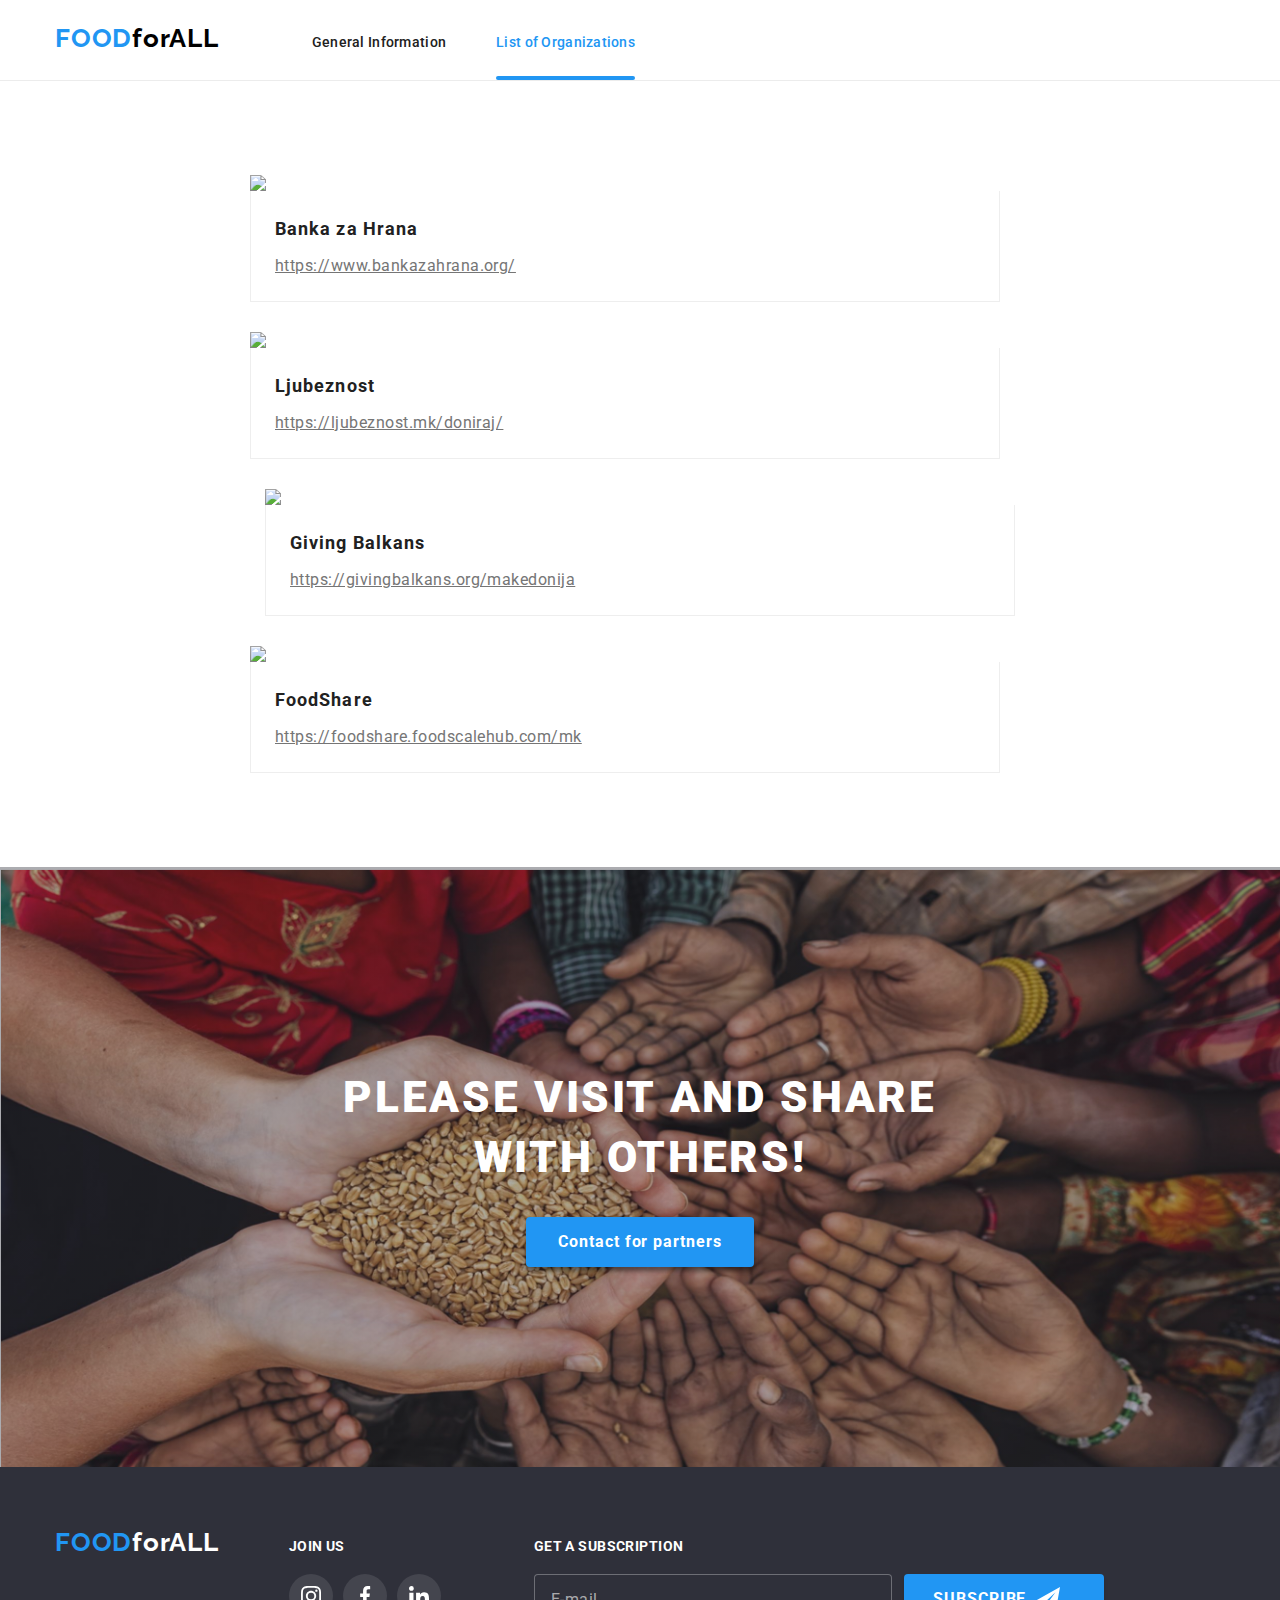
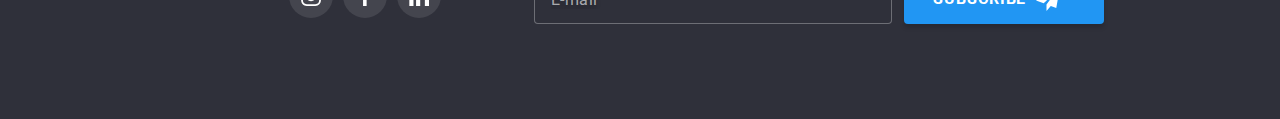
==== commit cba4d670: "fix" ====
--- a/portfolio.html
+++ b/portfolio.html
@@ -184,7 +184,7 @@
     </footer>
      <!--MODAL-->
      <div class="backdrop is-hidden" data-modal>
-        <div class="modal">
+        <div class="modal" style="z-index: 10000;">
             <button type="button" class="close-button" data-modal-close>
                 <svg class="close-button__svg"> 
                     <use href="./images/svg/sprite.svg#icon-vector"> </use>
--- a/css/portfolio.min.css
+++ b/css/portfolio.min.css
@@ -1,2 +1,2 @@
-.social-list,.social-list__link{display:-webkit-box;display:-ms-flexbox;display:flex;-webkit-box-pack:center;-ms-flex-pack:center;justify-content:center}*,*::before,*::after{margin:0;padding:0}body{font-family:'Roboto', sans-serif;padding-top:60px}@media screen and (min-width: 768px){body{padding-top:80px}}.list{list-style:none}.link{text-decoration:none}.address{font-style:normal}img{display:block;max-width:100%;height:auto}.container{padding:0 15px;margin:0 auto}@media screen and (min-width: 480px){.container{width:480px}}@media screen and (min-width: 768px){.container{width:768px}}@media screen and (min-width: 1200px){.container{width:1200px}}.visually-hidden{position:absolute !important;clip:rect(1px 1px 1px 1px);clip:rect(1px, 1px, 1px, 1px);padding:0 !important;border:0 !important;height:1px !important;width:1px !important;overflow:hidden}.logo{display:block;font-family:"Raleway",sans-serif;font-style:normal;font-weight:700;font-size:24px;line-height:1.192;letter-spacing:.03em;color:#2196F3}.header .logo{margin-right:88px}.header .logo--reverse{color:#000}.footer .logo{margin-bottom:20px}.footer .logo--reverse{color:#fff}@media screen and (min-width: 768px){.header .logo{margin-right:88px}}@media screen and (min-width: 1200px){.logo{font-weight:700;font-size:26px;line-height:1.192;letter-spacing:.03em}}@media screen and (min-width: 1200px){.header .logo{margin-right:93px}}.section-title{margin-bottom:50px;font-weight:700;font-size:28px;line-height:1.178;letter-spacing:.03em;text-align:center;color:#212121}@media screen and (min-width: 1200px){.section-title{font-weight:700;font-size:36px;line-height:1.167;letter-spacing:.03em}}.header{position:fixed;width:100%;top:0;left:0;background-color:#fff;z-index:100}.navigation{display:-webkit-box;display:-ms-flexbox;display:flex;-ms-flex-line-pack:center;align-content:center;-webkit-box-align:baseline;-ms-flex-align:baseline;align-items:baseline}.navigation__list{display:block;margin-right:auto;margin-left:auto}.navigation__list-item{text-align:center}.navigation__list-link{font-weight:500;font-size:18px;line-height:1.167;letter-spacing:.02em;color:#212121;-webkit-transition:color 250ms cubic-bezier(0.4, 0, 0.2, 1);transition:color 250ms cubic-bezier(0.4, 0, 0.2, 1)}.navigation__list-link:hover,.navigation__list-link:focus{color:#2196F3}.active-page{text-align:center;position:relative;color:#2196F3}.header .active-page{padding-bottom:8px;display:inline-block;-webkit-box-align:center;-ms-flex-align:center;align-items:center}.active-page::after{position:absolute;bottom:0;content:"";display:block;-ms-flex-item-align:center;-ms-grid-row-align:center;align-self:center;width:100%;height:4px;background-color:#2196F3;border-radius:4px}.contact-list__link{display:-webkit-box;display:-ms-flexbox;display:flex;-webkit-box-align:center;-ms-flex-align:center;align-items:center;-webkit-box-pack:center;-ms-flex-pack:center;justify-content:center;height:16px;font-weight:500;font-size:18px;line-height:1.167;letter-spacing:.02em;color:#757575;-webkit-transition:color 250ms cubic-bezier(0.4, 0, 0.2, 1);transition:color 250ms cubic-bezier(0.4, 0, 0.2, 1)}.contact-list__link:hover,.contact-list__link:focus{color:#2196F3}.contact-list__svg{margin-right:10px;fill:#757575;-webkit-transition:fill 250ms cubic-bezier(0.4, 0, 0.2, 1);transition:fill 250ms cubic-bezier(0.4, 0, 0.2, 1)}.contact-list__svg--envelope{width:16px;height:12px}.contact-list__svg--smartphone{width:10px;height:16px}.contact-list__item{display:block}.contact-list__link:hover .contact-list__svg,.contact-list__link:focus .contact-list__svg{fill:#2196F3}.header__menu-button{display:-webkit-inline-box;display:-ms-inline-flexbox;display:inline-flex;margin:0;padding:0;border:none;background-color:transparent;cursor:pointer}.menu-button__svg{width:40px;height:40px;fill:#000}.header__menu-button:focus .menu-button__svg,.header__menu-button:hover .menu-button__svg{fill:#2196F3}@media screen and (min-width: 768px){.header__menu-button{display:none}}.icon-cross{display:none}.header__menu-button.is-open .icon-cross{display:block}.header__menu-button.is-open .icon-menu{display:none}.header__menu-container.is-open{display:block}@media screen and (max-width: 767px){.header-mobile{display:-webkit-box;display:-ms-flexbox;display:flex;-webkit-box-align:center;-ms-flex-align:center;align-items:center;-webkit-box-pack:justify;-ms-flex-pack:justify;justify-content:space-between;width:100%;height:60px;padding:16px 0}.navigation{-webkit-box-pack:justify;-ms-flex-pack:justify;justify-content:space-between}.navigation__list{margin-bottom:60px}.navigation__list-item:not(:last-child){margin-bottom:40px}.header__menu-container{display:none;position:absolute;top:100%;left:0;z-index:10;padding:60px 20px;width:100%;height:393px;background-color:#fff;border-top:1px solid #ECECEC}.contact-list__item{text-align:center}.contact-list__item:not(:last-child){margin-bottom:16px}}@media screen and (min-width: 768px){.header{display:-webkit-box;display:-ms-flexbox;display:flex;-ms-flex-line-pack:center;align-content:center}.header .container{height:80px;-webkit-box-align:center;-ms-flex-align:center;align-items:center}.header .active-page{padding-bottom:30px}.navigation{height:100%}.navigation .header__menu-container{display:-webkit-box;display:-ms-flexbox;display:flex;-webkit-box-align:center;-ms-flex-align:center;align-items:center;height:80px;width:100%}.navigation__list{display:-webkit-box;display:-ms-flexbox;display:flex;-webkit-box-align:center;-ms-flex-align:center;align-items:center;margin-right:83px;height:100%;width:100%}.navigation__list-link{font-weight:500;font-size:14px;line-height:1.143;letter-spacing:.02em}.navigation__list-item:not(:last-child){margin-right:50px}.navigation__list-item{height:14px}}@media screen and (min-width: 768px) and (max-width: 1199px){.contact-list{display:block}.contact-list__link{font-weight:500;font-size:12px;line-height:1.167;letter-spacing:.02em;-webkit-box-pack:left;-ms-flex-pack:left;justify-content:left}.contact-list__item:not(:last-child){margin-bottom:10px}.contact-list__item{text-align:left}}@media screen and (min-width: 1200px){.contact-list{display:-webkit-box;display:-ms-flexbox;display:flex;-webkit-box-pack:end;-ms-flex-pack:end;justify-content:end;-webkit-box-align:center;-ms-flex-align:center;align-items:center}.contact-list__item:not(:last-child){margin-right:30px}.contact-list__link{font-weight:500;font-size:14px;line-height:1.143;letter-spacing:.02em;height:14px;width:-webkit-max-content;width:-moz-max-content;width:max-content}.navigation__list{margin-right:305px}}.footer{padding:60px 0;background-color:#2F303A}.address__item{display:block}.address__item:not(:last-child){margin-bottom:9px}.address__item--place{margin-bottom:9px;font-weight:400;font-size:14px;line-height:1.714;letter-spacing:.03em;color:#fff;-webkit-transition:color 250ms cubic-bezier(0.4, 0, 0.2, 1);transition:color 250ms cubic-bezier(0.4, 0, 0.2, 1)}.address__item--place:hover,.address__item--place:focus{color:#2196F3}.address__item--contact{font-weight:400;font-size:14px;line-height:1.714;letter-spacing:.03em;color:rgba(255,255,255,0.6);-webkit-transition:color 250ms cubic-bezier(0.4, 0, 0.2, 1);transition:color 250ms cubic-bezier(0.4, 0, 0.2, 1)}.address__item--contact:hover,.address__item--contact:focus{color:#2196F3}.address-wrapper{-ms-flex-line-pack:center;align-content:center;margin:0 auto}.join-us{width:206px;height:80px;margin:0 auto}.join-us__slogan,.submit__slogan{display:block;margin-bottom:20px;font-weight:700;font-size:14px;line-height:1.143;letter-spacing:.03em;text-transform:uppercase;color:#fff}.submit__email{width:80%;height:50px;margin-bottom:20px;padding:15px 16px;border:1px solid rgba(255,255,255,0.3);border-radius:4px;background-color:#2F303A;color:#fff}@media screen and (min-width: 480px){.submit__email{width:450px}}@media screen and (min-width: 1200px){.submit__email{width:358px}}.submit__button{display:-webkit-box;display:-ms-flexbox;display:flex;-webkit-box-align:center;-ms-flex-align:center;align-items:center;width:200px;height:50px;padding:10px 29px;background:#2196F3;border:none;-webkit-box-shadow:0px 4px 4px rgba(0,0,0,0.15);box-shadow:0px 4px 4px rgba(0,0,0,0.15);border-radius:4px;font-weight:700;font-size:16px;line-height:1.875;letter-spacing:.06em;color:#fff;cursor:pointer}.submit__svg{margin-left:10px;width:24px;height:24px;fill:#fff}.submit__form input::-webkit-input-placeholder{font-weight:400;font-size:16px;line-height:1.25;letter-spacing:.03em;color:rgba(255,255,255,0.6);text-shadow:0px 4px 4px rgba(0,0,0,0.25);width:100%}.submit__form input:-ms-input-placeholder{font-weight:400;font-size:16px;line-height:1.25;letter-spacing:.03em;color:rgba(255,255,255,0.6);text-shadow:0px 4px 4px rgba(0,0,0,0.25);width:100%}.submit__form input::-ms-input-placeholder{font-weight:400;font-size:16px;line-height:1.25;letter-spacing:.03em;color:rgba(255,255,255,0.6);text-shadow:0px 4px 4px rgba(0,0,0,0.25);width:100%}.submit__form input::placeholder{font-weight:400;font-size:16px;line-height:1.25;letter-spacing:.03em;color:rgba(255,255,255,0.6);text-shadow:0px 4px 4px rgba(0,0,0,0.25);width:100%}@media screen and (max-width: 767px){.address{margin-bottom:60px}.join-us{margin-bottom:60px}}@media screen and (min-width: 768px){.tablet-wrapper{display:-webkit-box;display:-ms-flexbox;display:flex;-webkit-box-align:baseline;-ms-flex-align:baseline;align-items:baseline}.footer{min-height:463px}}@media screen and (max-width: 1199px){.footer{text-align:center}.join-us__slogan,.submit__slogan{text-align:center}.submit{margin:0 auto}.submit__button{margin:0 auto}}@media screen and (min-width: 768px) and (max-width: 1199px){.tablet-wrapper{margin-bottom:60px}.address-wrapper{margin-right:165px}}@media screen and (min-width: 1200px){.footer .container{display:-webkit-box;display:-ms-flexbox;display:flex;-ms-flex-wrap:wrap;flex-wrap:wrap;-webkit-box-align:baseline;-ms-flex-align:baseline;align-items:baseline}.address-wrapper{margin-right:70px}.join-us{margin-right:93px}.submit__form{display:-webkit-box;display:-ms-flexbox;display:flex}.submit__email{margin-right:12px}.footer{min-height:252px}}.social-list__item:not(:last-child){margin-right:10px}.social-list__link{-webkit-box-align:center;-ms-flex-align:center;align-items:center;width:44px;height:44px;border-radius:50%;-webkit-transition:background-color 250ms cubic-bezier(0.4, 0, 0.2, 1);transition:background-color 250ms cubic-bezier(0.4, 0, 0.2, 1)}.footer .social-list__link{background-color:rgba(255,255,255,0.1)}.social-list__link:hover,.social-list__link:focus{background-color:#2196F3}.social-list__svg{width:20px;height:20px;fill:#AFB1B8;-webkit-transition:fill 250ms cubic-bezier(0.4, 0, 0.2, 1);transition:fill 250ms cubic-bezier(0.4, 0, 0.2, 1)}.footer .social-list__svg{fill:#fff}.social-list__link:hover .social-list__svg,.social-list__link:focus .social-list__svg{fill:#fff}.projects{padding:60px 0;border-top:1px solid #ECECEC}.projects__filter-list{display:-webkit-box;display:-ms-flexbox;display:flex;-ms-flex-wrap:wrap;flex-wrap:wrap;margin-bottom:40px}.projects__filter-list-item:nth-child(-n+3){margin-bottom:15px}.projects__filter-list-item:not(:last-child){margin-right:8px}.projects__filter-list-button{padding:6px 22px;min-width:73px;height:38px;font-weight:500;font-size:16px;line-height:1.625;letter-spacing:.03em;text-align:center;color:#212121;background-color:#F5F4FA;border-radius:4px;border:none;cursor:pointer;-webkit-transition:color 250ms cubic-bezier(0.4, 0, 0.2, 1),background-color 250ms cubic-bezier(0.4, 0, 0.2, 1),-webkit-box-shadow 250ms cubic-bezier(0.4, 0, 0.2, 1);transition:color 250ms cubic-bezier(0.4, 0, 0.2, 1),background-color 250ms cubic-bezier(0.4, 0, 0.2, 1),-webkit-box-shadow 250ms cubic-bezier(0.4, 0, 0.2, 1);transition:color 250ms cubic-bezier(0.4, 0, 0.2, 1),background-color 250ms cubic-bezier(0.4, 0, 0.2, 1),box-shadow 250ms cubic-bezier(0.4, 0, 0.2, 1);transition:color 250ms cubic-bezier(0.4, 0, 0.2, 1),background-color 250ms cubic-bezier(0.4, 0, 0.2, 1),box-shadow 250ms cubic-bezier(0.4, 0, 0.2, 1),-webkit-box-shadow 250ms cubic-bezier(0.4, 0, 0.2, 1)}.projects__filter-list-button:hover,.projects__filter-list-button:focus{color:#fff;background-color:#2196F3;-webkit-box-shadow:0px 3px 1px rgba(0,0,0,0.1),0px 1px 2px rgba(0,0,0,0.08),0px 2px 2px rgba(0,0,0,0.12);box-shadow:0px 3px 1px rgba(0,0,0,0.1),0px 1px 2px rgba(0,0,0,0.08),0px 2px 2px rgba(0,0,0,0.12)}.projects__list-item:not(:last-child){margin-bottom:30px}.projects__list-title{margin-bottom:4px;font-weight:700;font-size:18px;line-height:2;letter-spacing:.06em;color:#212121}.projects__list-description{font-weight:400;font-size:16px;line-height:1.875;letter-spacing:.03em;color:#757575}.projects__list-image-box{position:relative;overflow:hidden}.projects__list-image{width:100%}.projects__list-link{display:block;-webkit-transition:-webkit-box-shadow 250ms cubic-bezier(0.4, 0, 0.2, 1);transition:-webkit-box-shadow 250ms cubic-bezier(0.4, 0, 0.2, 1);transition:box-shadow 250ms cubic-bezier(0.4, 0, 0.2, 1);transition:box-shadow 250ms cubic-bezier(0.4, 0, 0.2, 1), -webkit-box-shadow 250ms cubic-bezier(0.4, 0, 0.2, 1)}.projects__list-link:hover,.projects__list-link:focus{-webkit-box-shadow:0px 1px 1px rgba(0,0,0,0.12),0px 4px 4px rgba(0,0,0,0.06),1px 4px 6px rgba(0,0,0,0.16);box-shadow:0px 1px 1px rgba(0,0,0,0.12),0px 4px 4px rgba(0,0,0,0.06),1px 4px 6px rgba(0,0,0,0.16)}.projects__card-content{padding:20px 24px;border-bottom:1px solid #eee;border-left:1px solid #eee;border-right:1px solid #eee}.projects__overlay{display:-webkit-box;display:-ms-flexbox;display:flex;position:absolute;-webkit-box-align:center;-ms-flex-align:center;align-items:center;bottom:0;left:0;padding:0 24px;width:100%;height:100%;background-color:rgba(33,150,243,0.9);font-weight:400;font-size:18px;line-height:1.556;letter-spacing:.03em;color:#fff;-webkit-transform:translateY(100%);transform:translateY(100%);-webkit-transition:-webkit-transform 250ms cubic-bezier(0.4, 0, 0.2, 1);transition:-webkit-transform 250ms cubic-bezier(0.4, 0, 0.2, 1);transition:transform 250ms cubic-bezier(0.4, 0, 0.2, 1);transition:transform 250ms cubic-bezier(0.4, 0, 0.2, 1), -webkit-transform 250ms cubic-bezier(0.4, 0, 0.2, 1)}.projects__list-link:hover .projects__overlay,.projects__list-link:focus .projects__overlay{-webkit-transform:translateY(0);transform:translateY(0)}@media screen and (min-width: 480px){projects__list-item{width:450px}}@media screen and (min-width: 768px){.projects__filter-list{-webkit-box-pack:center;-ms-flex-pack:center;justify-content:center}.projects__list{display:-webkit-box;display:-ms-flexbox;display:flex;-ms-flex-wrap:wrap;flex-wrap:wrap}.projects__list-item{width:354px}}@media screen and (min-width: 768px) and (max-width: 1199px){.projects__list-item:nth-child(2n+1){margin-right:30px}}@media screen and (min-width: 1200px){.projects{padding:94px 0}.projects__list-item{width:370px;margin-right:30px}.projects__list-item:nth-child(3n){margin-right:0}.projects__list-item:nth-child(n+7){margin-bottom:0}}
-/*# sourceMappingURL=portfolio.min.css.map */+.social-list,.social-list__link{display:-webkit-box;display:-ms-flexbox;display:flex;-webkit-box-pack:center;-ms-flex-pack:center;justify-content:center}*,*::before,*::after{margin:0;padding:0}body{font-family:'Roboto', sans-serif;padding-top:60px}@media screen and (min-width: 768px){body{padding-top:80px}}.list{list-style:none}.link{text-decoration:none}.address{font-style:normal}img{display:block;max-width:100%;height:auto}.container{padding:0 15px;margin:0 auto}@media screen and (min-width: 480px){.container{width:480px}}@media screen and (min-width: 768px){.container{width:768px}}@media screen and (min-width: 1200px){.container{width:1200px}}.visually-hidden{position:absolute !important;clip:rect(1px 1px 1px 1px);clip:rect(1px, 1px, 1px, 1px);padding:0 !important;border:0 !important;height:1px !important;width:1px !important;overflow:hidden}.logo{display:block;font-family:"Raleway",sans-serif;font-style:normal;font-weight:700;font-size:24px;line-height:1.192;letter-spacing:.03em;color:#2196F3}.header .logo{margin-right:88px}.header .logo--reverse{color:#000}.footer .logo{margin-bottom:20px}.footer .logo--reverse{color:#fff}@media screen and (min-width: 768px){.header .logo{margin-right:88px}}@media screen and (min-width: 1200px){.logo{font-weight:700;font-size:26px;line-height:1.192;letter-spacing:.03em}}@media screen and (min-width: 1200px){.header .logo{margin-right:93px}}.section-title{margin-bottom:50px;font-weight:700;font-size:28px;line-height:1.178;letter-spacing:.03em;text-align:center;color:#212121}@media screen and (min-width: 1200px){.section-title{font-weight:700;font-size:36px;line-height:1.167;letter-spacing:.03em}}.header{position:fixed;width:100%;top:0;left:0;background-color:#fff;z-index:100}.navigation{display:-webkit-box;display:-ms-flexbox;display:flex;-ms-flex-line-pack:center;align-content:center;-webkit-box-align:baseline;-ms-flex-align:baseline;align-items:baseline}.navigation__list{display:block;margin-right:auto;margin-left:auto}.navigation__list-item{text-align:center}.navigation__list-link{font-weight:500;font-size:18px;line-height:1.167;letter-spacing:.02em;color:#212121;-webkit-transition:color 250ms cubic-bezier(0.4, 0, 0.2, 1);transition:color 250ms cubic-bezier(0.4, 0, 0.2, 1)}.navigation__list-link:hover,.navigation__list-link:focus{color:#2196F3}.active-page{text-align:center;position:relative;color:#2196F3}.header .active-page{padding-bottom:8px;display:inline-block;-webkit-box-align:center;-ms-flex-align:center;align-items:center}.active-page::after{position:absolute;bottom:0;content:"";display:block;-ms-flex-item-align:center;-ms-grid-row-align:center;align-self:center;width:100%;height:4px;background-color:#2196F3;border-radius:4px}.contact-list__link{display:-webkit-box;display:-ms-flexbox;display:flex;-webkit-box-align:center;-ms-flex-align:center;align-items:center;-webkit-box-pack:center;-ms-flex-pack:center;justify-content:center;height:16px;font-weight:500;font-size:18px;line-height:1.167;letter-spacing:.02em;color:#757575;-webkit-transition:color 250ms cubic-bezier(0.4, 0, 0.2, 1);transition:color 250ms cubic-bezier(0.4, 0, 0.2, 1)}.contact-list__link:hover,.contact-list__link:focus{color:#2196F3}.contact-list__svg{margin-right:10px;fill:#757575;-webkit-transition:fill 250ms cubic-bezier(0.4, 0, 0.2, 1);transition:fill 250ms cubic-bezier(0.4, 0, 0.2, 1)}.contact-list__svg--envelope{width:16px;height:12px}.contact-list__svg--smartphone{width:10px;height:16px}.contact-list__item{display:block}.contact-list__link:hover .contact-list__svg,.contact-list__link:focus .contact-list__svg{fill:#2196F3}.header__menu-button{display:-webkit-inline-box;display:-ms-inline-flexbox;display:inline-flex;margin:0;padding:0;border:none;background-color:transparent;cursor:pointer}.menu-button__svg{width:40px;height:40px;fill:#000}.header__menu-button:focus .menu-button__svg,.header__menu-button:hover .menu-button__svg{fill:#2196F3}@media screen and (min-width: 768px){.header__menu-button{display:none}}.icon-cross{display:none}.header__menu-button.is-open .icon-cross{display:block}.header__menu-button.is-open .icon-menu{display:none}.header__menu-container.is-open{display:block}@media screen and (max-width: 767px){.header-mobile{display:-webkit-box;display:-ms-flexbox;display:flex;-webkit-box-align:center;-ms-flex-align:center;align-items:center;-webkit-box-pack:justify;-ms-flex-pack:justify;justify-content:space-between;width:100%;height:60px;padding:16px 0}.navigation{-webkit-box-pack:justify;-ms-flex-pack:justify;justify-content:space-between}.navigation__list{margin-bottom:60px}.navigation__list-item:not(:last-child){margin-bottom:40px}.header__menu-container{display:none;position:absolute;top:100%;left:0;z-index:10;padding:60px 20px;width:100%;height:393px;background-color:#fff;border-top:1px solid #ECECEC}.contact-list__item{text-align:center}.contact-list__item:not(:last-child){margin-bottom:16px}}@media screen and (min-width: 768px){.header{display:-webkit-box;display:-ms-flexbox;display:flex;-ms-flex-line-pack:center;align-content:center}.header .container{height:80px;-webkit-box-align:center;-ms-flex-align:center;align-items:center}.header .active-page{padding-bottom:30px}.navigation{height:100%}.navigation .header__menu-container{display:-webkit-box;display:-ms-flexbox;display:flex;-webkit-box-align:center;-ms-flex-align:center;align-items:center;height:80px;width:100%}.navigation__list{display:-webkit-box;display:-ms-flexbox;display:flex;-webkit-box-align:center;-ms-flex-align:center;align-items:center;margin-right:83px;height:100%;width:100%}.navigation__list-link{font-weight:500;font-size:14px;line-height:1.143;letter-spacing:.02em}.navigation__list-item:not(:last-child){margin-right:50px}.navigation__list-item{height:14px}}@media screen and (min-width: 768px) and (max-width: 1199px){.contact-list{display:block}.contact-list__link{font-weight:500;font-size:12px;line-height:1.167;letter-spacing:.02em;-webkit-box-pack:left;-ms-flex-pack:left;justify-content:left}.contact-list__item:not(:last-child){margin-bottom:10px}.contact-list__item{text-align:left}}@media screen and (min-width: 1200px){.contact-list{display:-webkit-box;display:-ms-flexbox;display:flex;-webkit-box-pack:end;-ms-flex-pack:end;justify-content:end;-webkit-box-align:center;-ms-flex-align:center;align-items:center}.contact-list__item:not(:last-child){margin-right:30px}.contact-list__link{font-weight:500;font-size:14px;line-height:1.143;letter-spacing:.02em;height:14px;width:-webkit-max-content;width:-moz-max-content;width:max-content}.navigation__list{margin-right:305px}}.footer{padding:60px 0;background-color:#2F303A}.address__item{display:block}.address__item:not(:last-child){margin-bottom:9px}.address__item--place{margin-bottom:9px;font-weight:400;font-size:14px;line-height:1.714;letter-spacing:.03em;color:#fff;-webkit-transition:color 250ms cubic-bezier(0.4, 0, 0.2, 1);transition:color 250ms cubic-bezier(0.4, 0, 0.2, 1)}.address__item--place:hover,.address__item--place:focus{color:#2196F3}.address__item--contact{font-weight:400;font-size:14px;line-height:1.714;letter-spacing:.03em;color:rgba(255,255,255,0.6);-webkit-transition:color 250ms cubic-bezier(0.4, 0, 0.2, 1);transition:color 250ms cubic-bezier(0.4, 0, 0.2, 1)}.address__item--contact:hover,.address__item--contact:focus{color:#2196F3}.address-wrapper{-ms-flex-line-pack:center;align-content:center;margin:0 auto}.join-us{height:80px;margin:0 auto}.join-us__slogan,.submit__slogan{display:block;margin-bottom:20px;font-weight:700;font-size:14px;line-height:1.143;letter-spacing:.03em;text-transform:uppercase;color:#fff}.submit__email{width:80%;height:50px;margin-bottom:20px;padding:15px 16px;border:1px solid rgba(255,255,255,0.3);border-radius:4px;background-color:#2F303A;color:#fff}@media screen and (min-width: 480px){.submit__email{width:450px}}@media screen and (min-width: 1200px){.submit__email{width:358px}}.submit__button{display:-webkit-box;display:-ms-flexbox;display:flex;-webkit-box-align:center;-ms-flex-align:center;align-items:center;width:200px;height:50px;padding:10px 29px;background:#2196F3;border:none;-webkit-box-shadow:0px 4px 4px rgba(0,0,0,0.15);box-shadow:0px 4px 4px rgba(0,0,0,0.15);border-radius:4px;font-weight:700;font-size:16px;line-height:1.875;letter-spacing:.06em;color:#fff;cursor:pointer}.submit__svg{margin-left:10px;width:24px;height:24px;fill:#fff}.submit__form input::-webkit-input-placeholder{font-weight:400;font-size:16px;line-height:1.25;letter-spacing:.03em;color:rgba(255,255,255,0.6);text-shadow:0px 4px 4px rgba(0,0,0,0.25);width:100%}.submit__form input:-ms-input-placeholder{font-weight:400;font-size:16px;line-height:1.25;letter-spacing:.03em;color:rgba(255,255,255,0.6);text-shadow:0px 4px 4px rgba(0,0,0,0.25);width:100%}.submit__form input::-ms-input-placeholder{font-weight:400;font-size:16px;line-height:1.25;letter-spacing:.03em;color:rgba(255,255,255,0.6);text-shadow:0px 4px 4px rgba(0,0,0,0.25);width:100%}.submit__form input::placeholder{font-weight:400;font-size:16px;line-height:1.25;letter-spacing:.03em;color:rgba(255,255,255,0.6);text-shadow:0px 4px 4px rgba(0,0,0,0.25);width:100%}@media screen and (max-width: 767px){.address{margin-bottom:60px}.join-us{margin-bottom:60px}}@media screen and (min-width: 768px){.tablet-wrapper{display:-webkit-box;display:-ms-flexbox;display:flex;-webkit-box-align:baseline;-ms-flex-align:baseline;align-items:baseline}.footer{min-height:463px}}@media screen and (max-width: 1199px){.footer{text-align:center}.join-us__slogan,.submit__slogan{text-align:center}.submit{margin:0 auto}.submit__button{margin:0 auto}}@media screen and (min-width: 768px) and (max-width: 1199px){.tablet-wrapper{margin-bottom:60px}.address-wrapper{margin-right:165px}}@media screen and (min-width: 1200px){.footer .container{display:-webkit-box;display:-ms-flexbox;display:flex;-ms-flex-wrap:wrap;flex-wrap:wrap;-webkit-box-align:baseline;-ms-flex-align:baseline;align-items:baseline}.address-wrapper{margin-right:70px}.join-us{margin-right:93px}.submit__form{display:-webkit-box;display:-ms-flexbox;display:flex}.submit__email{margin-right:12px}.footer{min-height:252px}}.social-list__item:not(:last-child){margin-right:10px}.social-list__link{-webkit-box-align:center;-ms-flex-align:center;align-items:center;width:44px;height:44px;border-radius:50%;-webkit-transition:background-color 250ms cubic-bezier(0.4, 0, 0.2, 1);transition:background-color 250ms cubic-bezier(0.4, 0, 0.2, 1)}.footer .social-list__link{background-color:rgba(255,255,255,0.1)}.social-list__link:hover,.social-list__link:focus{background-color:#2196F3}.social-list__svg{width:20px;height:20px;fill:#AFB1B8;-webkit-transition:fill 250ms cubic-bezier(0.4, 0, 0.2, 1);transition:fill 250ms cubic-bezier(0.4, 0, 0.2, 1)}.footer .social-list__svg{fill:#fff}.social-list__link:hover .social-list__svg,.social-list__link:focus .social-list__svg{fill:#fff}.projects{padding:60px 0;border-top:1px solid #ECECEC}.projects__filter-list{display:-webkit-box;display:-ms-flexbox;display:flex;-ms-flex-wrap:wrap;flex-wrap:wrap;margin-bottom:40px}.projects__filter-list-item:nth-child(-n+3){margin-bottom:15px}.projects__filter-list-item:not(:last-child){margin-right:8px}.projects__filter-list-button{padding:6px 22px;min-width:73px;height:38px;font-weight:500;font-size:16px;line-height:1.625;letter-spacing:.03em;text-align:center;color:#212121;background-color:#F5F4FA;border-radius:4px;border:none;cursor:pointer;-webkit-transition:color 250ms cubic-bezier(0.4, 0, 0.2, 1),background-color 250ms cubic-bezier(0.4, 0, 0.2, 1),-webkit-box-shadow 250ms cubic-bezier(0.4, 0, 0.2, 1);transition:color 250ms cubic-bezier(0.4, 0, 0.2, 1),background-color 250ms cubic-bezier(0.4, 0, 0.2, 1),-webkit-box-shadow 250ms cubic-bezier(0.4, 0, 0.2, 1);transition:color 250ms cubic-bezier(0.4, 0, 0.2, 1),background-color 250ms cubic-bezier(0.4, 0, 0.2, 1),box-shadow 250ms cubic-bezier(0.4, 0, 0.2, 1);transition:color 250ms cubic-bezier(0.4, 0, 0.2, 1),background-color 250ms cubic-bezier(0.4, 0, 0.2, 1),box-shadow 250ms cubic-bezier(0.4, 0, 0.2, 1),-webkit-box-shadow 250ms cubic-bezier(0.4, 0, 0.2, 1)}.projects__filter-list-button:hover,.projects__filter-list-button:focus{color:#fff;background-color:#2196F3;-webkit-box-shadow:0px 3px 1px rgba(0,0,0,0.1),0px 1px 2px rgba(0,0,0,0.08),0px 2px 2px rgba(0,0,0,0.12);box-shadow:0px 3px 1px rgba(0,0,0,0.1),0px 1px 2px rgba(0,0,0,0.08),0px 2px 2px rgba(0,0,0,0.12)}.projects__list-item:not(:last-child){margin-bottom:30px}.projects__list-title{margin-bottom:4px;font-weight:700;font-size:18px;line-height:2;letter-spacing:.06em;color:#212121}.projects__list-description{font-weight:400;font-size:16px;line-height:1.875;letter-spacing:.03em;color:#757575}.projects__list-image-box{position:relative;overflow:hidden}.projects__list-image{width:100%}.projects__list-link{display:block;-webkit-transition:-webkit-box-shadow 250ms cubic-bezier(0.4, 0, 0.2, 1);transition:-webkit-box-shadow 250ms cubic-bezier(0.4, 0, 0.2, 1);transition:box-shadow 250ms cubic-bezier(0.4, 0, 0.2, 1);transition:box-shadow 250ms cubic-bezier(0.4, 0, 0.2, 1), -webkit-box-shadow 250ms cubic-bezier(0.4, 0, 0.2, 1)}.projects__list-link:hover,.projects__list-link:focus{-webkit-box-shadow:0px 1px 1px rgba(0,0,0,0.12),0px 4px 4px rgba(0,0,0,0.06),1px 4px 6px rgba(0,0,0,0.16);box-shadow:0px 1px 1px rgba(0,0,0,0.12),0px 4px 4px rgba(0,0,0,0.06),1px 4px 6px rgba(0,0,0,0.16)}.projects__card-content{padding:20px 24px;border-bottom:1px solid #eee;border-left:1px solid #eee;border-right:1px solid #eee}.projects__overlay{display:-webkit-box;display:-ms-flexbox;display:flex;position:absolute;-webkit-box-align:center;-ms-flex-align:center;align-items:center;bottom:0;left:0;padding:0 24px;width:100%;height:100%;background-color:rgba(33,150,243,0.9);font-weight:400;font-size:18px;line-height:1.556;letter-spacing:.03em;color:#fff;-webkit-transform:translateY(100%);transform:translateY(100%);-webkit-transition:-webkit-transform 250ms cubic-bezier(0.4, 0, 0.2, 1);transition:-webkit-transform 250ms cubic-bezier(0.4, 0, 0.2, 1);transition:transform 250ms cubic-bezier(0.4, 0, 0.2, 1);transition:transform 250ms cubic-bezier(0.4, 0, 0.2, 1), -webkit-transform 250ms cubic-bezier(0.4, 0, 0.2, 1)}.projects__list-link:hover .projects__overlay,.projects__list-link:focus .projects__overlay{-webkit-transform:translateY(0);transform:translateY(0)}@media screen and (min-width: 480px){projects__list-item{width:450px}}@media screen and (min-width: 768px){.projects__filter-list{-webkit-box-pack:center;-ms-flex-pack:center;justify-content:center}.projects__list{display:-webkit-box;display:-ms-flexbox;display:flex;-ms-flex-wrap:wrap;flex-wrap:wrap}.projects__list-item{width:354px}}@media screen and (min-width: 768px) and (max-width: 1199px){.projects__list-item:nth-child(2n+1){margin-right:30px}}@media screen and (min-width: 1200px){.projects{padding:94px 0}.projects__list-item{width:750px;margin-right:30px}.projects__list-item:nth-child(3n){margin-right:0}.projects__list-item:nth-child(n+7){margin-bottom:0}}.hero{max-width:100%;margin:0 auto;padding:118px 0;text-align:center;background-image:-webkit-gradient(linear, left top, left bottom, from(rgba(47,48,58,0.4)), to(rgba(47,48,58,0.4))),url(../images/hero/bg-mobile.jpg);background-image:linear-gradient(rgba(47,48,58,0.4), rgba(47,48,58,0.4)),url(../images/hero/bg-mobile.jpg);background-repeat:no-repeat;background-color:#C4C4C4;background-size:cover}.hero__title{margin-bottom:30px;font-weight:900;font-size:26px;line-height:1.615;letter-spacing:.06em;text-transform:uppercase;color:#fff}@media screen and (min-width: 480px){.hero__title{min-width:360px}}@media screen and (min-device-pixel-ratio: 2) and (max-width: 480px), screen and (-webkit-min-device-pixel-ratio: 2) and (max-width: 480px), screen and (min-resolution: 192dpi) and (max-width: 480px), screen and (min-resolution: 2dppx) and (max-width: 480px){.hero{background-image:-webkit-gradient(linear, left top, left bottom, from(rgba(25,28,38,0.2)), to(rgba(25,28,38,0.2))),url("../images/hero/bg-mobile@2x.jpg");background-image:linear-gradient(rgba(25,28,38,0.2), rgba(25,28,38,0.2)),url("../images/hero/bg-mobile@2x.jpg")}}@media screen and (min-width: 481px){.hero{background-image:-webkit-gradient(linear, left top, left bottom, from(rgba(47,48,58,0.4)), to(rgba(47,48,58,0.4))),url(../images/hero/bg-tablet.jpg);background-image:linear-gradient(rgba(47,48,58,0.4), rgba(47,48,58,0.4)),url(../images/hero/bg-tablet.jpg)}}@media screen and (min-device-pixel-ratio: 2) and (min-width: 481px), screen and (-webkit-min-device-pixel-ratio: 2) and (min-width: 481px), screen and (min-resolution: 192dpi) and (min-width: 481px), screen and (min-resolution: 2dppx) and (min-width: 481px){.hero{background-image:-webkit-gradient(linear, left top, left bottom, from(rgba(25,28,38,0.2)), to(rgba(25,28,38,0.2))),url("../images/hero/bg-tablet@2x.jpg");background-image:linear-gradient(rgba(25,28,38,0.2), rgba(25,28,38,0.2)),url("../images/hero/bg-tablet@2x.jpg")}}@media screen and (min-width: 769px){.hero{max-width:1600px;height:600px;padding:200px 0;background-image:-webkit-gradient(linear, left top, left bottom, from(rgba(47,48,58,0.4)), to(rgba(47,48,58,0.4))),url(../images/hero/bg-desktop.png);background-image:linear-gradient(rgba(47,48,58,0.4), rgba(47,48,58,0.4)),url(../images/hero/bg-desktop.png)}.hero__title{min-width:696px;font-weight:900;font-size:44px;line-height:1.364;letter-spacing:.06em;text-transform:uppercase;color:#fff}}@media screen and (min-device-pixel-ratio: 2) and (min-width: 769px), screen and (-webkit-min-device-pixel-ratio: 2) and (min-width: 769px), screen and (min-resolution: 192dpi) and (min-width: 769px), screen and (min-resolution: 2dppx) and (min-width: 769px){.hero{background-image:-webkit-gradient(linear, left top, left bottom, from(rgba(25,28,38,0.2)), to(rgba(25,28,38,0.2))),url("../images/hero/bg-desktop@2x.jpg");background-image:linear-gradient(rgba(25,28,38,0.2), rgba(25,28,38,0.2)),url("../images/hero/bg-desktop@2x.jpg")}}.advantages{padding:60px 0}.social-list,.social-list__link,.close-button,.services__list-overlay,.clients__list-link{display:-webkit-box;display:-ms-flexbox;display:flex;-webkit-box-pack:center;-ms-flex-pack:center;justify-content:center}*,*::before,*::after{margin:0;padding:0}body{font-family:'Roboto', sans-serif;padding-top:60px}@media screen and (min-width: 768px){body{padding-top:80px}}.list{list-style:none}.link{text-decoration:none}.address{font-style:normal}img{display:block;max-width:100%;height:auto}.container{padding:0 15px;margin:0 auto}@media screen and (min-width: 480px){.container{width:480px}}@media screen and (min-width: 768px){.container{width:768px}}@media screen and (min-width: 1200px){.container{width:1200px}}.visually-hidden{position:absolute !important;clip:rect(1px 1px 1px 1px);clip:rect(1px, 1px, 1px, 1px);padding:0 !important;border:0 !important;height:1px !important;width:1px !important;overflow:hidden}.logo{display:block;font-family:"Raleway",sans-serif;font-style:normal;font-weight:700;font-size:24px;line-height:1.192;letter-spacing:.03em;color:#2196F3}.header .logo{margin-right:88px}.header .logo--reverse{color:#000}.footer .logo{margin-bottom:20px}.footer .logo--reverse{color:#fff}@media screen and (min-width: 768px){.header .logo{margin-right:88px}}@media screen and (min-width: 1200px){.logo{font-weight:700;font-size:26px;line-height:1.192;letter-spacing:.03em}}@media screen and (min-width: 1200px){.header .logo{margin-right:93px}}.section-title{margin-bottom:50px;font-weight:700;font-size:28px;line-height:1.178;letter-spacing:.03em;text-align:center;color:#212121}@media screen and (min-width: 1200px){.section-title{font-weight:700;font-size:36px;line-height:1.167;letter-spacing:.03em}}.header{position:fixed;width:100%;top:0;left:0;background-color:#fff;z-index:100}.navigation{display:-webkit-box;display:-ms-flexbox;display:flex;-ms-flex-line-pack:center;align-content:center;-webkit-box-align:baseline;-ms-flex-align:baseline;align-items:baseline}.navigation__list{display:block;margin-right:auto;margin-left:auto}.navigation__list-item{text-align:center}.navigation__list-link{font-weight:500;font-size:18px;line-height:1.167;letter-spacing:.02em;color:#212121;-webkit-transition:color 250ms cubic-bezier(0.4, 0, 0.2, 1);transition:color 250ms cubic-bezier(0.4, 0, 0.2, 1)}.navigation__list-link:hover,.navigation__list-link:focus{color:#2196F3}.active-page{text-align:center;position:relative;color:#2196F3}.header .active-page{padding-bottom:8px;display:inline-block;-webkit-box-align:center;-ms-flex-align:center;align-items:center}.active-page::after{position:absolute;bottom:0;content:"";display:block;-ms-flex-item-align:center;-ms-grid-row-align:center;align-self:center;width:100%;height:4px;background-color:#2196F3;border-radius:4px}.contact-list__link{display:-webkit-box;display:-ms-flexbox;display:flex;-webkit-box-align:center;-ms-flex-align:center;align-items:center;-webkit-box-pack:center;-ms-flex-pack:center;justify-content:center;height:16px;font-weight:500;font-size:18px;line-height:1.167;letter-spacing:.02em;color:#757575;-webkit-transition:color 250ms cubic-bezier(0.4, 0, 0.2, 1);transition:color 250ms cubic-bezier(0.4, 0, 0.2, 1)}.contact-list__link:hover,.contact-list__link:focus{color:#2196F3}.contact-list__svg{margin-right:10px;fill:#757575;-webkit-transition:fill 250ms cubic-bezier(0.4, 0, 0.2, 1);transition:fill 250ms cubic-bezier(0.4, 0, 0.2, 1)}.contact-list__svg--envelope{width:16px;height:12px}.contact-list__svg--smartphone{width:10px;height:16px}.contact-list__item{display:block}.contact-list__link:hover .contact-list__svg,.contact-list__link:focus .contact-list__svg{fill:#2196F3}.header__menu-button{display:-webkit-inline-box;display:-ms-inline-flexbox;display:inline-flex;margin:0;padding:0;border:none;background-color:transparent;cursor:pointer}.menu-button__svg{width:40px;height:40px;fill:#000}.header__menu-button:focus .menu-button__svg,.header__menu-button:hover .menu-button__svg{fill:#2196F3}@media screen and (min-width: 768px){.header__menu-button{display:none}}.icon-cross{display:none}.header__menu-button.is-open .icon-cross{display:block}.header__menu-button.is-open .icon-menu{display:none}.header__menu-container.is-open{display:block}@media screen and (max-width: 767px){.header-mobile{display:-webkit-box;display:-ms-flexbox;display:flex;-webkit-box-align:center;-ms-flex-align:center;align-items:center;-webkit-box-pack:justify;-ms-flex-pack:justify;justify-content:space-between;width:100%;height:60px;padding:16px 0}.navigation{-webkit-box-pack:justify;-ms-flex-pack:justify;justify-content:space-between}.navigation__list{margin-bottom:60px}.navigation__list-item:not(:last-child){margin-bottom:40px}.header__menu-container{display:none;position:absolute;top:100%;left:0;z-index:10;padding:60px 20px;width:100%;height:393px;background-color:#fff;border-top:1px solid #ECECEC}.contact-list__item{text-align:center}.contact-list__item:not(:last-child){margin-bottom:16px}}@media screen and (min-width: 768px){.header{display:-webkit-box;display:-ms-flexbox;display:flex;-ms-flex-line-pack:center;align-content:center}.header .container{height:80px;-webkit-box-align:center;-ms-flex-align:center;align-items:center}.header .active-page{padding-bottom:30px}.navigation{height:100%}.navigation .header__menu-container{display:-webkit-box;display:-ms-flexbox;display:flex;-webkit-box-align:center;-ms-flex-align:center;align-items:center;height:80px;width:100%}.navigation__list{display:-webkit-box;display:-ms-flexbox;display:flex;-webkit-box-align:center;-ms-flex-align:center;align-items:center;margin-right:83px;height:100%;width:100%}.navigation__list-link{font-weight:500;font-size:14px;line-height:1.143;letter-spacing:.02em}.navigation__list-item:not(:last-child){margin-right:50px}.navigation__list-item{height:14px}}@media screen and (min-width: 768px) and (max-width: 1199px){.contact-list{display:block}.contact-list__link{font-weight:500;font-size:12px;line-height:1.167;letter-spacing:.02em;-webkit-box-pack:left;-ms-flex-pack:left;justify-content:left}.contact-list__item:not(:last-child){margin-bottom:10px}.contact-list__item{text-align:left}}@media screen and (min-width: 1200px){.contact-list{display:-webkit-box;display:-ms-flexbox;display:flex;-webkit-box-pack:end;-ms-flex-pack:end;justify-content:end;-webkit-box-align:center;-ms-flex-align:center;align-items:center}.contact-list__item:not(:last-child){margin-right:30px}.contact-list__link{font-weight:500;font-size:14px;line-height:1.143;letter-spacing:.02em;height:14px;width:-webkit-max-content;width:-moz-max-content;width:max-content}.navigation__list{margin-right:305px}}.footer{padding:60px 0;background-color:#2F303A}.address__item{display:block}.address__item:not(:last-child){margin-bottom:9px}.address__item--place{margin-bottom:9px;font-weight:400;font-size:14px;line-height:1.714;letter-spacing:.03em;color:#fff;-webkit-transition:color 250ms cubic-bezier(0.4, 0, 0.2, 1);transition:color 250ms cubic-bezier(0.4, 0, 0.2, 1)}.address__item--place:hover,.address__item--place:focus{color:#2196F3}.address__item--contact{font-weight:400;font-size:14px;line-height:1.714;letter-spacing:.03em;color:rgba(255,255,255,0.6);-webkit-transition:color 250ms cubic-bezier(0.4, 0, 0.2, 1);transition:color 250ms cubic-bezier(0.4, 0, 0.2, 1)}.address__item--contact:hover,.address__item--contact:focus{color:#2196F3}.address-wrapper{-ms-flex-line-pack:center;align-content:center;margin:0 auto}.join-us{height:80px;margin:0 auto}.join-us__slogan,.submit__slogan{display:block;margin-bottom:20px;font-weight:700;font-size:14px;line-height:1.143;letter-spacing:.03em;text-transform:uppercase;color:#fff}.submit__email{width:80%;height:50px;margin-bottom:20px;padding:15px 16px;border:1px solid rgba(255,255,255,0.3);border-radius:4px;background-color:#2F303A;color:#fff}@media screen and (min-width: 480px){.submit__email{width:450px}}@media screen and (min-width: 1200px){.submit__email{width:358px}}.submit__button{display:-webkit-box;display:-ms-flexbox;display:flex;-webkit-box-align:center;-ms-flex-align:center;align-items:center;width:200px;height:50px;padding:10px 29px;background:#2196F3;border:none;-webkit-box-shadow:0px 4px 4px rgba(0,0,0,0.15);box-shadow:0px 4px 4px rgba(0,0,0,0.15);border-radius:4px;font-weight:700;font-size:16px;line-height:1.875;letter-spacing:.06em;color:#fff;cursor:pointer}.submit__svg{margin-left:10px;width:24px;height:24px;fill:#fff}.submit__form input::-webkit-input-placeholder{font-weight:400;font-size:16px;line-height:1.25;letter-spacing:.03em;color:rgba(255,255,255,0.6);text-shadow:0px 4px 4px rgba(0,0,0,0.25);width:100%}.submit__form input:-ms-input-placeholder{font-weight:400;font-size:16px;line-height:1.25;letter-spacing:.03em;color:rgba(255,255,255,0.6);text-shadow:0px 4px 4px rgba(0,0,0,0.25);width:100%}.submit__form input::-ms-input-placeholder{font-weight:400;font-size:16px;line-height:1.25;letter-spacing:.03em;color:rgba(255,255,255,0.6);text-shadow:0px 4px 4px rgba(0,0,0,0.25);width:100%}.submit__form input::placeholder{font-weight:400;font-size:16px;line-height:1.25;letter-spacing:.03em;color:rgba(255,255,255,0.6);text-shadow:0px 4px 4px rgba(0,0,0,0.25);width:100%}@media screen and (max-width: 767px){.address{margin-bottom:60px}.join-us{margin-bottom:60px}}@media screen and (min-width: 768px){.tablet-wrapper{display:-webkit-box;display:-ms-flexbox;display:flex;-webkit-box-align:baseline;-ms-flex-align:baseline;align-items:baseline}.footer{min-height:463px}}@media screen and (max-width: 1199px){.footer{text-align:center}.join-us__slogan,.submit__slogan{text-align:center}.submit{margin:0 auto}.submit__button{margin:0 auto}}@media screen and (min-width: 768px) and (max-width: 1199px){.tablet-wrapper{margin-bottom:60px}.address-wrapper{margin-right:165px}}@media screen and (min-width: 1200px){.footer .container{display:-webkit-box;display:-ms-flexbox;display:flex;-ms-flex-wrap:wrap;flex-wrap:wrap;-webkit-box-align:baseline;-ms-flex-align:baseline;align-items:baseline}.address-wrapper{margin-right:70px}.join-us{margin-right:93px}.submit__form{display:-webkit-box;display:-ms-flexbox;display:flex}.submit__email{margin-right:12px}.footer{min-height:252px}}.social-list__item:not(:last-child){margin-right:10px}.social-list__link{-webkit-box-align:center;-ms-flex-align:center;align-items:center;width:44px;height:44px;border-radius:50%;-webkit-transition:background-color 250ms cubic-bezier(0.4, 0, 0.2, 1);transition:background-color 250ms cubic-bezier(0.4, 0, 0.2, 1)}.footer .social-list__link{background-color:rgba(255,255,255,0.1)}.social-list__link:hover,.social-list__link:focus{background-color:#2196F3}.social-list__svg{width:20px;height:20px;fill:#AFB1B8;-webkit-transition:fill 250ms cubic-bezier(0.4, 0, 0.2, 1);transition:fill 250ms cubic-bezier(0.4, 0, 0.2, 1)}.footer .social-list__svg{fill:#fff}.social-list__link:hover .social-list__svg,.social-list__link:focus .social-list__svg{fill:#fff}.modal-button{display:inline-block;padding:10px 32px;min-width:200px;font-weight:700;font-size:16px;line-height:1.875;letter-spacing:.06em;color:#fff;background:#2196F3;border:none;border-radius:4px;cursor:pointer}.hero .modal-button{-webkit-box-shadow:0px 4px 4px rgba(0,0,0,0.25),0px 4px 4px rgba(0,0,0,0.25);box-shadow:0px 4px 4px rgba(0,0,0,0.25),0px 4px 4px rgba(0,0,0,0.25)}.modal-form__policy .modal-button{-webkit-box-shadow:0px 4px 4px rgba(0,0,0,0.15);box-shadow:0px 4px 4px rgba(0,0,0,0.15)}.backdrop{position:fixed;top:0;left:0;padding-top:93px;padding-left:15px;padding-right:15px;width:100%;height:100%;background-color:rgba(0,0,0,0.2);-webkit-transition:opacity 500ms cubic-bezier(0.4, 0, 0.2, 1),visibility 500ms cubic-bezier(0.4, 0, 0.2, 1);transition:opacity 500ms cubic-bezier(0.4, 0, 0.2, 1),visibility 500ms cubic-bezier(0.4, 0, 0.2, 1);overflow-y:scroll}.is-hidden{opacity:0;visibility:hidden;pointer-events:none}.modal{position:relative;background-color:#fff;border-radius:4px;-webkit-box-shadow:0px 1px 3px rgba(0,0,0,0.12),0px 1px 1px rgba(0,0,0,0.14),0px 2px 1px rgba(0,0,0,0.2);box-shadow:0px 1px 3px rgba(0,0,0,0.12),0px 1px 1px rgba(0,0,0,0.14),0px 2px 1px rgba(0,0,0,0.2);-webkit-transition:-webkit-transform 500ms cubic-bezier(0.4, 0, 0.2, 1);transition:-webkit-transform 500ms cubic-bezier(0.4, 0, 0.2, 1);transition:transform 500ms cubic-bezier(0.4, 0, 0.2, 1);transition:transform 500ms cubic-bezier(0.4, 0, 0.2, 1), -webkit-transform 500ms cubic-bezier(0.4, 0, 0.2, 1)}.is-hidden .modal{-webkit-transform:translate(-50%, -50%) scale(0.5);transform:translate(-50%, -50%) scale(0.5)}.modal-slogan{display:block;text-align:center;margin-bottom:12px;font-weight:700;font-size:20px;line-height:1.5;letter-spacing:.03em;color:#212121}.close-button{position:absolute;top:8px;right:8px;-webkit-box-align:center;-ms-flex-align:center;align-items:center;width:30px;height:30px;border-radius:50%;border:1px solid rgba(0,0,0,0.1);background-color:#fff;cursor:pointer}.close-button__svg{width:11px;height:11px;-webkit-transition:fill 250ms cubic-bezier(0.4, 0, 0.2, 1);transition:fill 250ms cubic-bezier(0.4, 0, 0.2, 1)}.close-button:focus .close-button__svg,.close-button:hover .close-button__svg{fill:#2196F3}.modal-wrapper{padding:40px 40px}.modal-form__label{display:block;margin-bottom:4px;font-weight:400;font-size:12px;line-height:1.167;letter-spacing:.01em;color:#757575}.modal-form__input{padding-left:42px;width:100%;height:40px;border:1px solid rgba(33,33,33,0.2);border-radius:4px;cursor:pointer;-webkit-transition:outline 250ms cubic-bezier(0.4, 0, 0.2, 1),border-color 250ms cubic-bezier(0.4, 0, 0.2, 1);transition:outline 250ms cubic-bezier(0.4, 0, 0.2, 1),border-color 250ms cubic-bezier(0.4, 0, 0.2, 1)}.modal-form__input:focus{outline:none;border-color:#2196F3}.modal-form__svg{position:absolute;top:11px;left:12px;width:18px;height:18px;-webkit-transition:fill 250ms cubic-bezier(0.4, 0, 0.2, 1);transition:fill 250ms cubic-bezier(0.4, 0, 0.2, 1)}.modal-form__input:focus+.modal-form__svg{fill:#2196F3}.modal-form__container{position:relative}.modal-form__container:not(:last-child){margin-bottom:10px}.modal-form__comment{width:100%;height:80px;padding:12px 16px;margin-bottom:20px;resize:none;border:1px solid rgba(33,33,33,0.2);border-radius:4px;cursor:pointer;-webkit-transition:outline 250ms cubic-bezier(0.4, 0, 0.2, 1),border-color 250ms cubic-bezier(0.4, 0, 0.2, 1);transition:outline 250ms cubic-bezier(0.4, 0, 0.2, 1),border-color 250ms cubic-bezier(0.4, 0, 0.2, 1)}.modal-form__comment:focus{outline:none;border-color:#2196F3}.modal-form__conditions{color:#2196F3}.modal-form__policy{display:block;text-align:center}.modal-form__checkbox-label{display:inline-block;margin-bottom:30px;font-weight:400;font-size:12px;line-height:1.167;letter-spacing:.03em;color:#757575}.modal-form__checkbox-label::before{display:inline-block;vertical-align:middle;margin-right:8px;content:"";width:16px;height:15px;border:2px solid #000;border-radius:3px;outline:none}.modal-form__checkbox:checked+.modal-form__checkbox-label::before{background-image:url(../images/svg/check.svg);background-repeat:no-repeat;background-color:#2196F3;background-size:100%;border:none}.modal-form textarea::-webkit-input-placeholder{font-weight:400;font-size:13px;line-height:1.143;letter-spacing:.01em;color:rgba(117,117,117,0.5)}.modal-form textarea:-ms-input-placeholder{font-weight:400;font-size:13px;line-height:1.143;letter-spacing:.01em;color:rgba(117,117,117,0.5)}.modal-form textarea::-ms-input-placeholder{font-weight:400;font-size:13px;line-height:1.143;letter-spacing:.01em;color:rgba(117,117,117,0.5)}.modal-form textarea::placeholder{font-weight:400;font-size:13px;line-height:1.143;letter-spacing:.01em;color:rgba(117,117,117,0.5)}@media screen and (min-width: 480px){.modal{width:450px;height:609px;position:absolute;top:50%;left:50%;-webkit-transform:translate(-50%, -50%) scale(1);transform:translate(-50%, -50%) scale(1)}}@media screen and (min-width: 1200px){.modal{width:528px;height:501px}.modal-slogan{font-weight:700;font-size:20px;line-height:1.15;letter-spacing:.03em}.modal-form__checkbox-label{font-weight:400;font-size:14px;line-height:1.714;letter-spacing:.01em}}.hero{max-width:100%;margin:0 auto;padding:118px 0;text-align:center;background-image:-webkit-gradient(linear, left top, left bottom, from(rgba(47,48,58,0.4)), to(rgba(47,48,58,0.4))),url(../images/hero/bg-mobile.jpg);background-image:linear-gradient(rgba(47,48,58,0.4), rgba(47,48,58,0.4)),url(../images/hero/bg-mobile.jpg);background-repeat:no-repeat;background-color:#C4C4C4;background-size:cover}.hero__title{margin-bottom:30px;font-weight:900;font-size:26px;line-height:1.615;letter-spacing:.06em;text-transform:uppercase;color:#fff}@media screen and (min-width: 480px){.hero__title{min-width:360px}}@media screen and (min-device-pixel-ratio: 2) and (max-width: 480px), screen and (-webkit-min-device-pixel-ratio: 2) and (max-width: 480px), screen and (min-resolution: 192dpi) and (max-width: 480px), screen and (min-resolution: 2dppx) and (max-width: 480px){.hero{background-image:-webkit-gradient(linear, left top, left bottom, from(rgba(25,28,38,0.2)), to(rgba(25,28,38,0.2))),url("../images/hero/bg-mobile@2x.jpg");background-image:linear-gradient(rgba(25,28,38,0.2), rgba(25,28,38,0.2)),url("../images/hero/bg-mobile@2x.jpg")}}@media screen and (min-width: 481px){.hero{background-image:-webkit-gradient(linear, left top, left bottom, from(rgba(47,48,58,0.4)), to(rgba(47,48,58,0.4))),url(../images/hero/bg-tablet.jpg);background-image:linear-gradient(rgba(47,48,58,0.4), rgba(47,48,58,0.4)),url(../images/hero/bg-tablet.jpg)}}@media screen and (min-device-pixel-ratio: 2) and (min-width: 481px), screen and (-webkit-min-device-pixel-ratio: 2) and (min-width: 481px), screen and (min-resolution: 192dpi) and (min-width: 481px), screen and (min-resolution: 2dppx) and (min-width: 481px){.hero{background-image:-webkit-gradient(linear, left top, left bottom, from(rgba(25,28,38,0.2)), to(rgba(25,28,38,0.2))),url("../images/hero/bg-tablet@2x.jpg");background-image:linear-gradient(rgba(25,28,38,0.2), rgba(25,28,38,0.2)),url("../images/hero/bg-tablet@2x.jpg")}}@media screen and (min-width: 769px){.hero{max-width:1600px;height:600px;padding:200px 0;background-image:-webkit-gradient(linear, left top, left bottom, from(rgba(47,48,58,0.4)), to(rgba(47,48,58,0.4))),url(../images/hero/bg-desktop.png);background-image:linear-gradient(rgba(47,48,58,0.4), rgba(47,48,58,0.4)),url(../images/hero/bg-desktop.png)}.hero__title{min-width:696px;font-weight:900;font-size:44px;line-height:1.364;letter-spacing:.06em;text-transform:uppercase;color:#fff}}@media screen and (min-device-pixel-ratio: 2) and (min-width: 769px), screen and (-webkit-min-device-pixel-ratio: 2) and (min-width: 769px), screen and (min-resolution: 192dpi) and (min-width: 769px), screen and (min-resolution: 2dppx) and (min-width: 769px){.hero{background-image:-webkit-gradient(linear, left top, left bottom, from(rgba(25,28,38,0.2)), to(rgba(25,28,38,0.2))),url("../images/hero/bg-desktop@2x.jpg");background-image:linear-gradient(rgba(25,28,38,0.2), rgba(25,28,38,0.2)),url("../images/hero/bg-desktop@2x.jpg")}}.advantages{padding:60px 0}.advantages__list-description{font-weight:400;font-size:14px;line-height:1.714;letter-spacing:.03em;color:#757575}@media screen and (min-width: 480px){.advantages__list-item{width:450px}}.advantages__list-subtitle{margin-bottom:10px;font-weight:700;font-size:14px;line-height:1.143;letter-spacing:.03em;text-transform:uppercase;color:#212121}.advantages__list-subtitle::before{display:block;content:"";width:100%;height:120px;background-color:#F5F4FA;margin-bottom:30px;border-radius:4px}.advantages__list-subtitle--details::before{background-image:url(../images/svg/antenna.svg);background-repeat:no-repeat;background-position:center;background-size:70px 70px}.advantages__list-subtitle--punctuality::before{background-image:url(../images/svg/clock.svg);background-repeat:no-repeat;background-position:center;background-size:70px 70px}.advantages__list-subtitle--planning::before{background-image:url(../images/svg/diagram.svg);background-repeat:no-repeat;background-position:center;background-size:70px 70px}.advantages__list-subtitle--technologies::before{background-image:url(../images/svg/astronaut.svg);background-repeat:no-repeat;background-position:center;background-size:70px 70px}@media screen and (max-width: 767px){.advantages__list-item:not(:last-child){margin-bottom:30px}.advantages__list-subtitle{text-align:center}}@media screen and (min-width: 768px){.advantages__list-item{width:354px}.advantages__list{display:-webkit-box;display:-ms-flexbox;display:flex;-ms-flex-wrap:wrap;flex-wrap:wrap}}@media screen and (min-width: 768px) and (max-width: 1199px){.advantages__list-item:nth-child(2n+1){margin-right:30px}.advantages__list-item:nth-child(-n+2){margin-bottom:30px}}@media screen and (min-width: 1200px){.advantages{padding:94px 0}.advantages__list-item{width:270px}.advantages__list-item:not(:last-child){margin-right:30px}}.services{display:none;padding-bottom:94px}services__list-item{position:relative;display:flex;flex-direction: column;align-items: center;justify-content: center;}.services__list-item:not(:last-child){margin-right:30px}.services__list-overlay{position:absolute;bottom:0;left:0;padding:27px 27px;width:670px;height:70px;background:rgba(47,48,58,0.8)}.services__list-overlay-title{font-weight:700;font-size:14px;line-height:1.143;letter-spacing:.03em;text-transform:uppercase}@media screen and (min-width: 1200px){.services{display:block}}.team{padding:60px 0;background:#F5F4FA}.team__list-item{background-color:#fff;-webkit-box-shadow:0px 1px 3px rgba(0,0,0,0.12),0px 1px 1px rgba(0,0,0,0.14),0px 2px 1px rgba(0,0,0,0.2);box-shadow:0px 1px 3px rgba(0,0,0,0.12),0px 1px 1px rgba(0,0,0,0.14),0px 2px 1px rgba(0,0,0,0.2);border-radius:0px 0px 4px 4px}.team__list-content{padding:30px 20px;text-align:center}.team__list-subtitle{margin-bottom:10px;font-weight:500;font-size:16px;line-height:1.188;letter-spacing:.03em;color:#212121}.team__list-description{font-weight:400;font-size:16px;line-height:1.188;letter-spacing:.03em;color:#757575;margin-bottom:16px}.team__list-image{width:100%}@media screen and (min-width: 480px){.team__list-item{width:450px;height:622px}}@media screen and (max-width: 767px){.team__list-item:not(:last-child){margin-bottom:30px}}@media screen and (min-width: 768px){.team__list{display:-webkit-box;display:-ms-flexbox;display:flex;-ms-flex-wrap:wrap;flex-wrap:wrap;-webkit-box-pack:center;-ms-flex-pack:center;justify-content:center}.team__list-item{width:354px;height:536px}}@media screen and (min-width: 768px) and (max-width: 1199px){.team__list-item:nth-child(2n+1){margin-right:30px}.team__list-item:nth-child(-n+2){margin-bottom:30px}}@media screen and (min-width: 1200px){.team{padding:94px 0}.team__list-item{width:270px;height:428px}.team__list-item:not(:last-child){margin-right:30px}}.clients{padding:60px 0}.clients__list{display:-webkit-box;display:-ms-flexbox;display:flex;-ms-flex-wrap:wrap;flex-wrap:wrap;margin:-15px}.clients__list-item{margin:15px;width:calc((100% - 2 * 30px) / 2)}@media screen and (min-width: 768px){.clients__list-item{width:calc((100% - 3 * 30px) / 3)}}@media screen and (min-width: 1200px){.clients__list-item{width:170px}}.clients__list-link{-webkit-box-align:center;-ms-flex-align:center;align-items:center;width:100%;height:90px;border:1px solid #AFB1B8;border-radius:4px;-webkit-transition:border-color 250ms cubic-bezier(0.4, 0, 0.2, 1);transition:border-color 250ms cubic-bezier(0.4, 0, 0.2, 1)}.clients__list-link:hover,.clients__list-link:focus{border-color:#2196F3}.clients__list-svg{fill:#AFB1B8;-webkit-transition:fill 250ms cubic-bezier(0.4, 0, 0.2, 1);transition:fill 250ms cubic-bezier(0.4, 0, 0.2, 1)}.clients__list-link:hover .clients__list-svg,.clients__list-link:focus .clients__list-svg{fill:#2196F3}.clients__list-svg--logo-1{width:44.27px;height:49.23px}.clients__list-svg--logo-2{width:40px;height:52px}.clients__list-svg--logo-3{width:41px;height:42.6px}.clients__list-svg--logo-4{width:79.66px;height:42.02px}.clients__list-svg--logo-5{width:59px;height:47px}.clients__list-svg--logo-6{width:88.48px;height:45.44px}@media screen and (min-width: 1200px){.clients{padding:94px 0}}
+/*# sourceMappingURL=main.min.css.map */